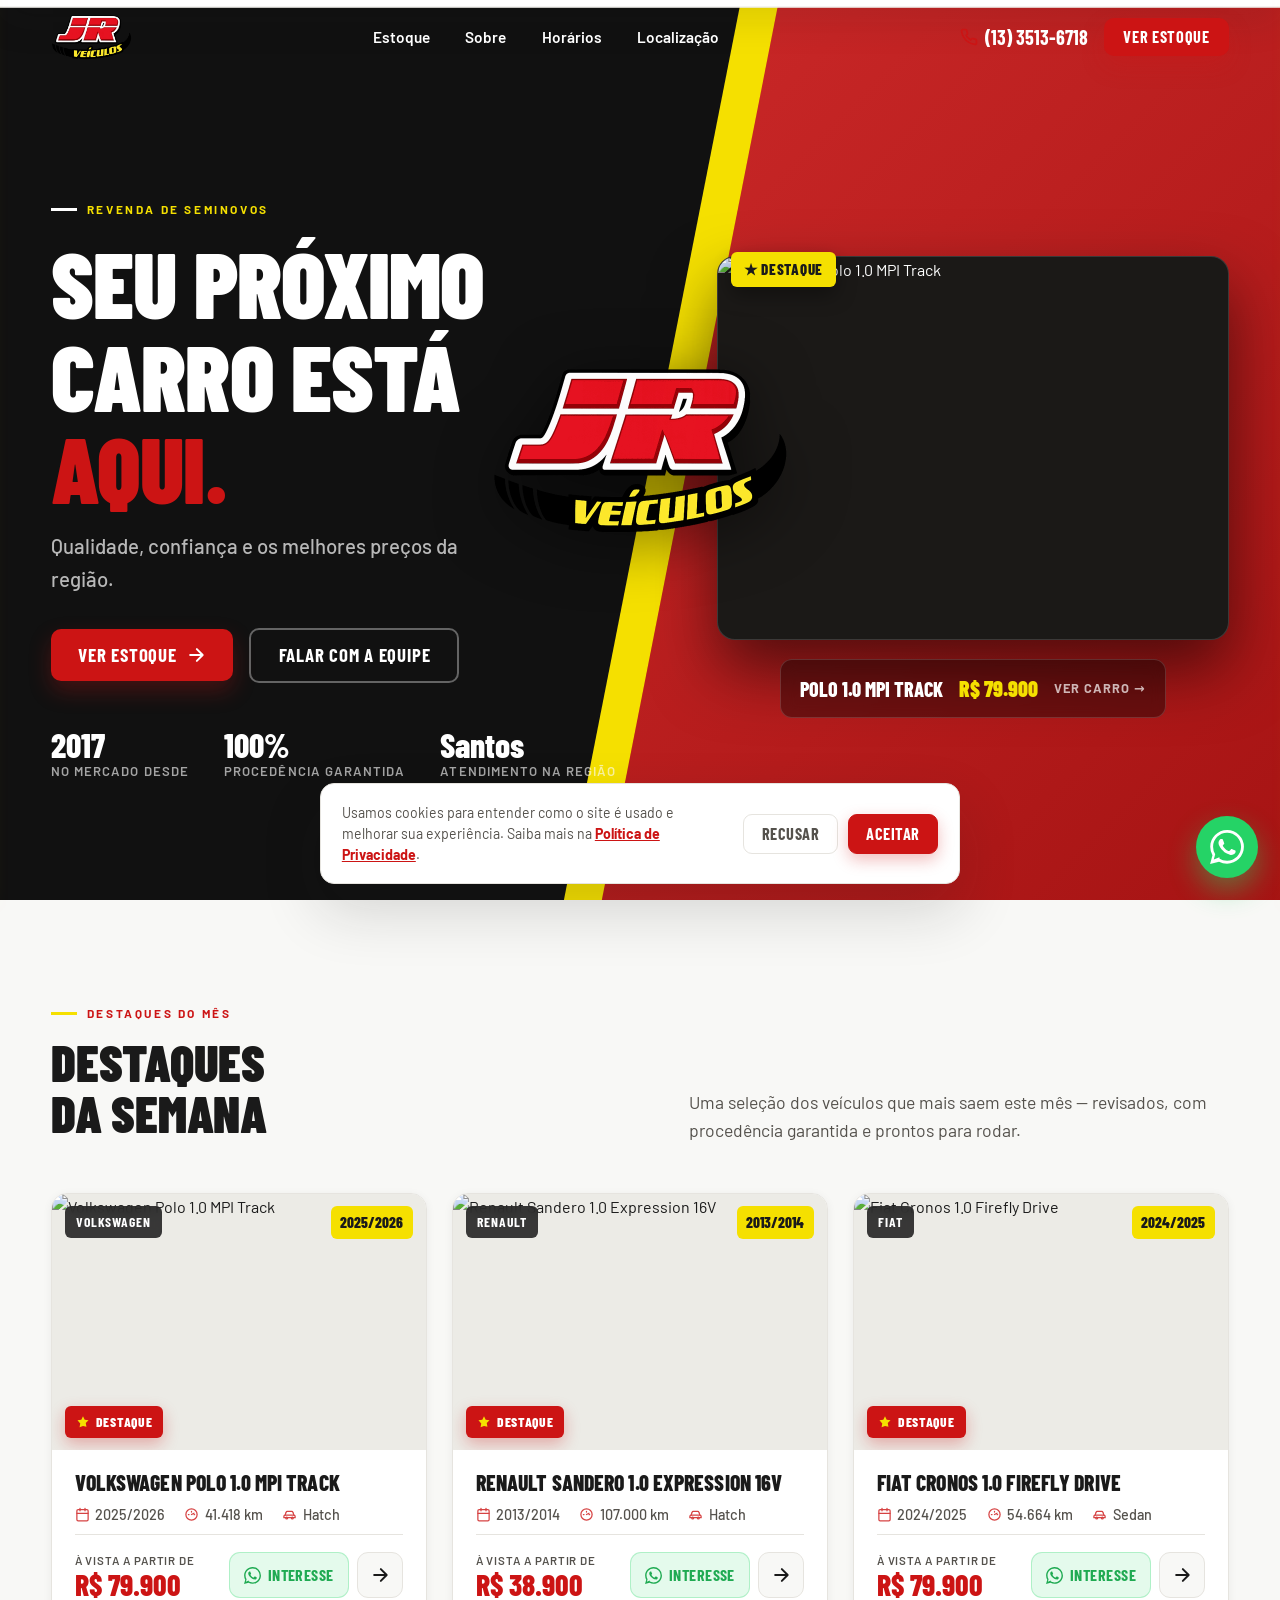
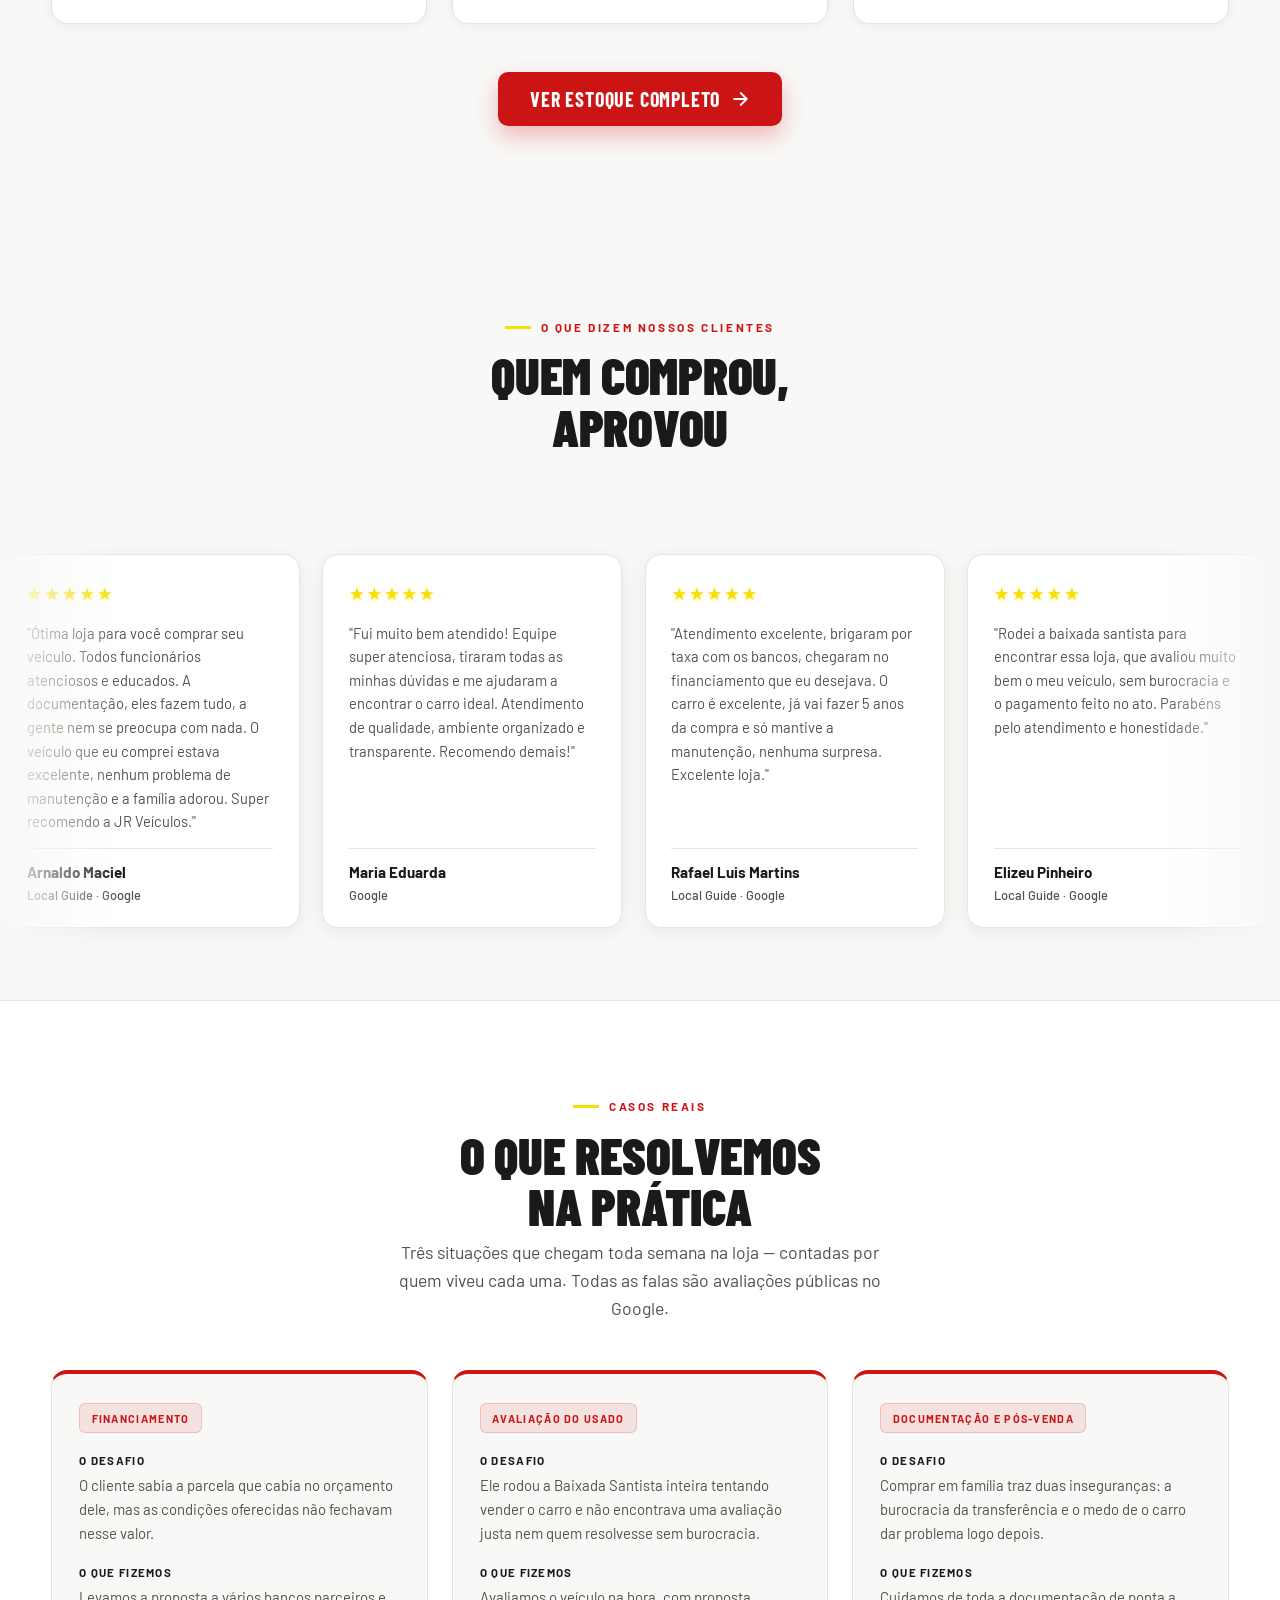
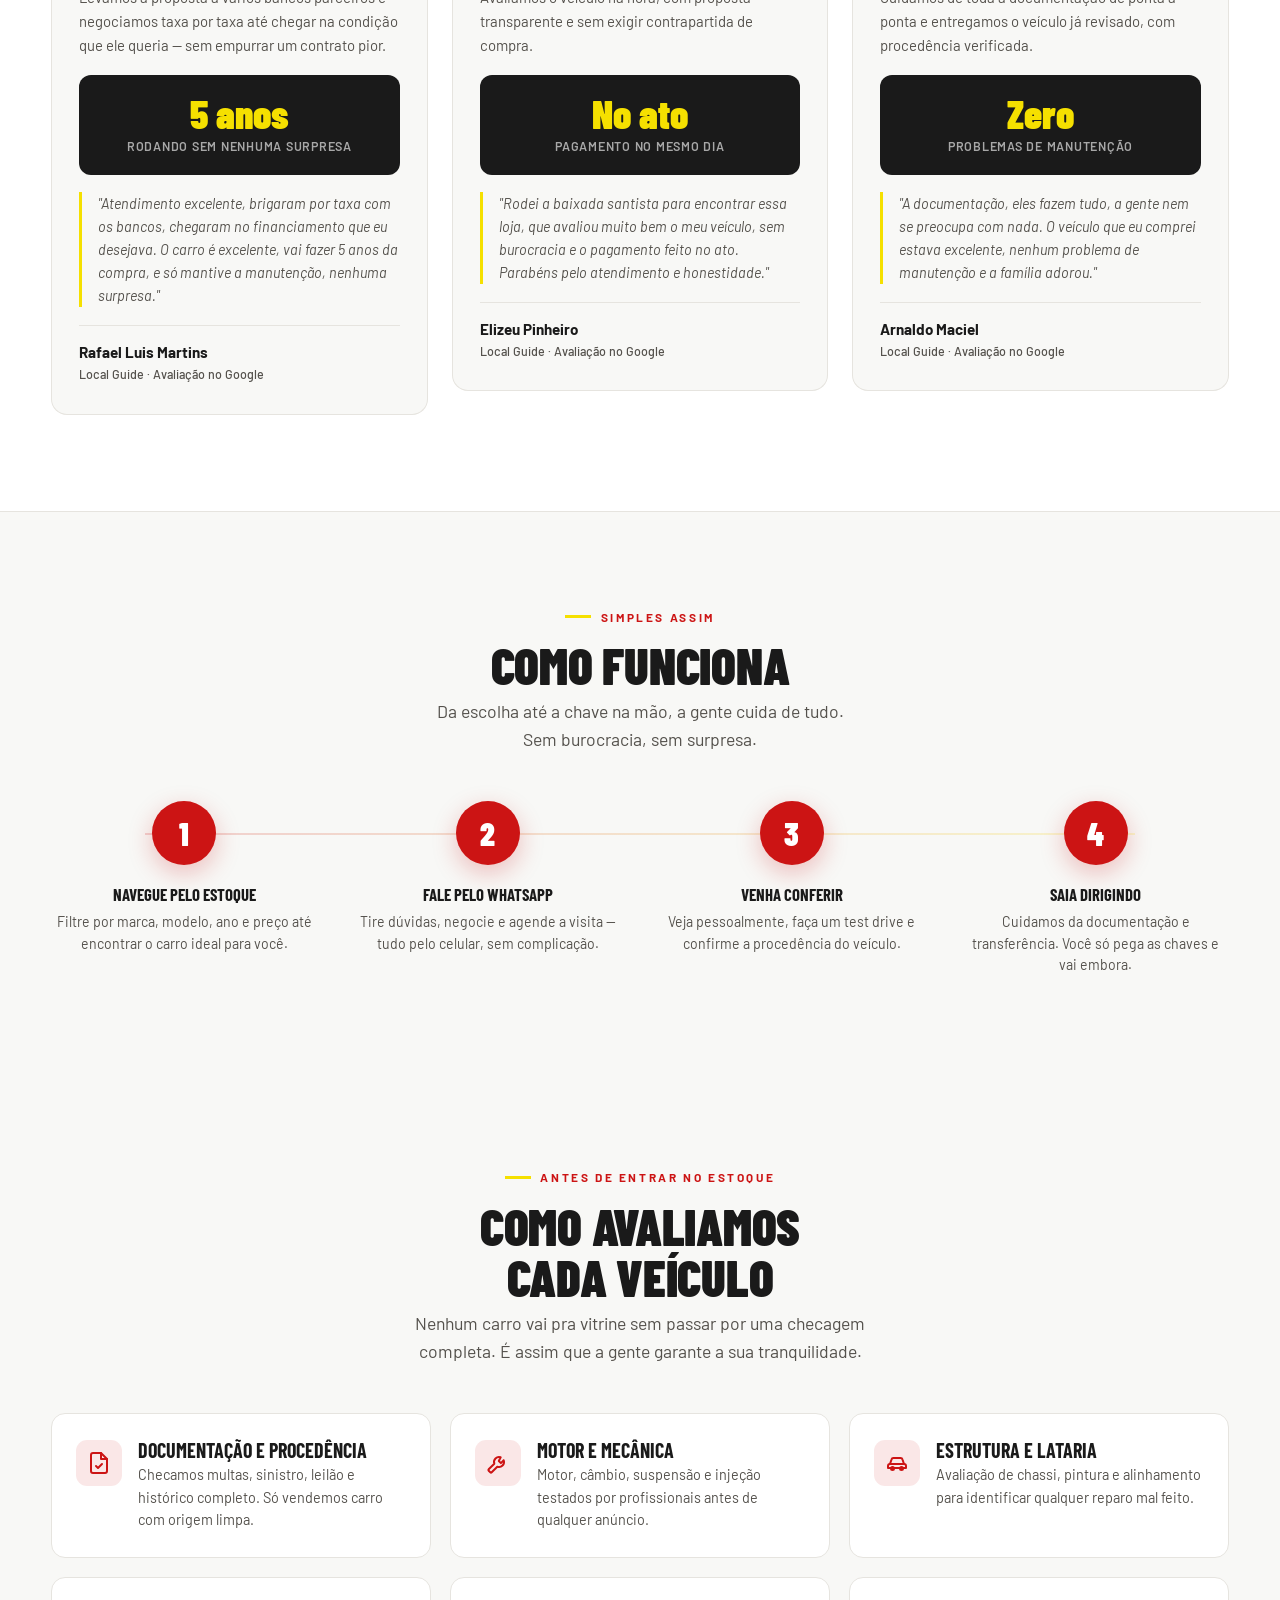
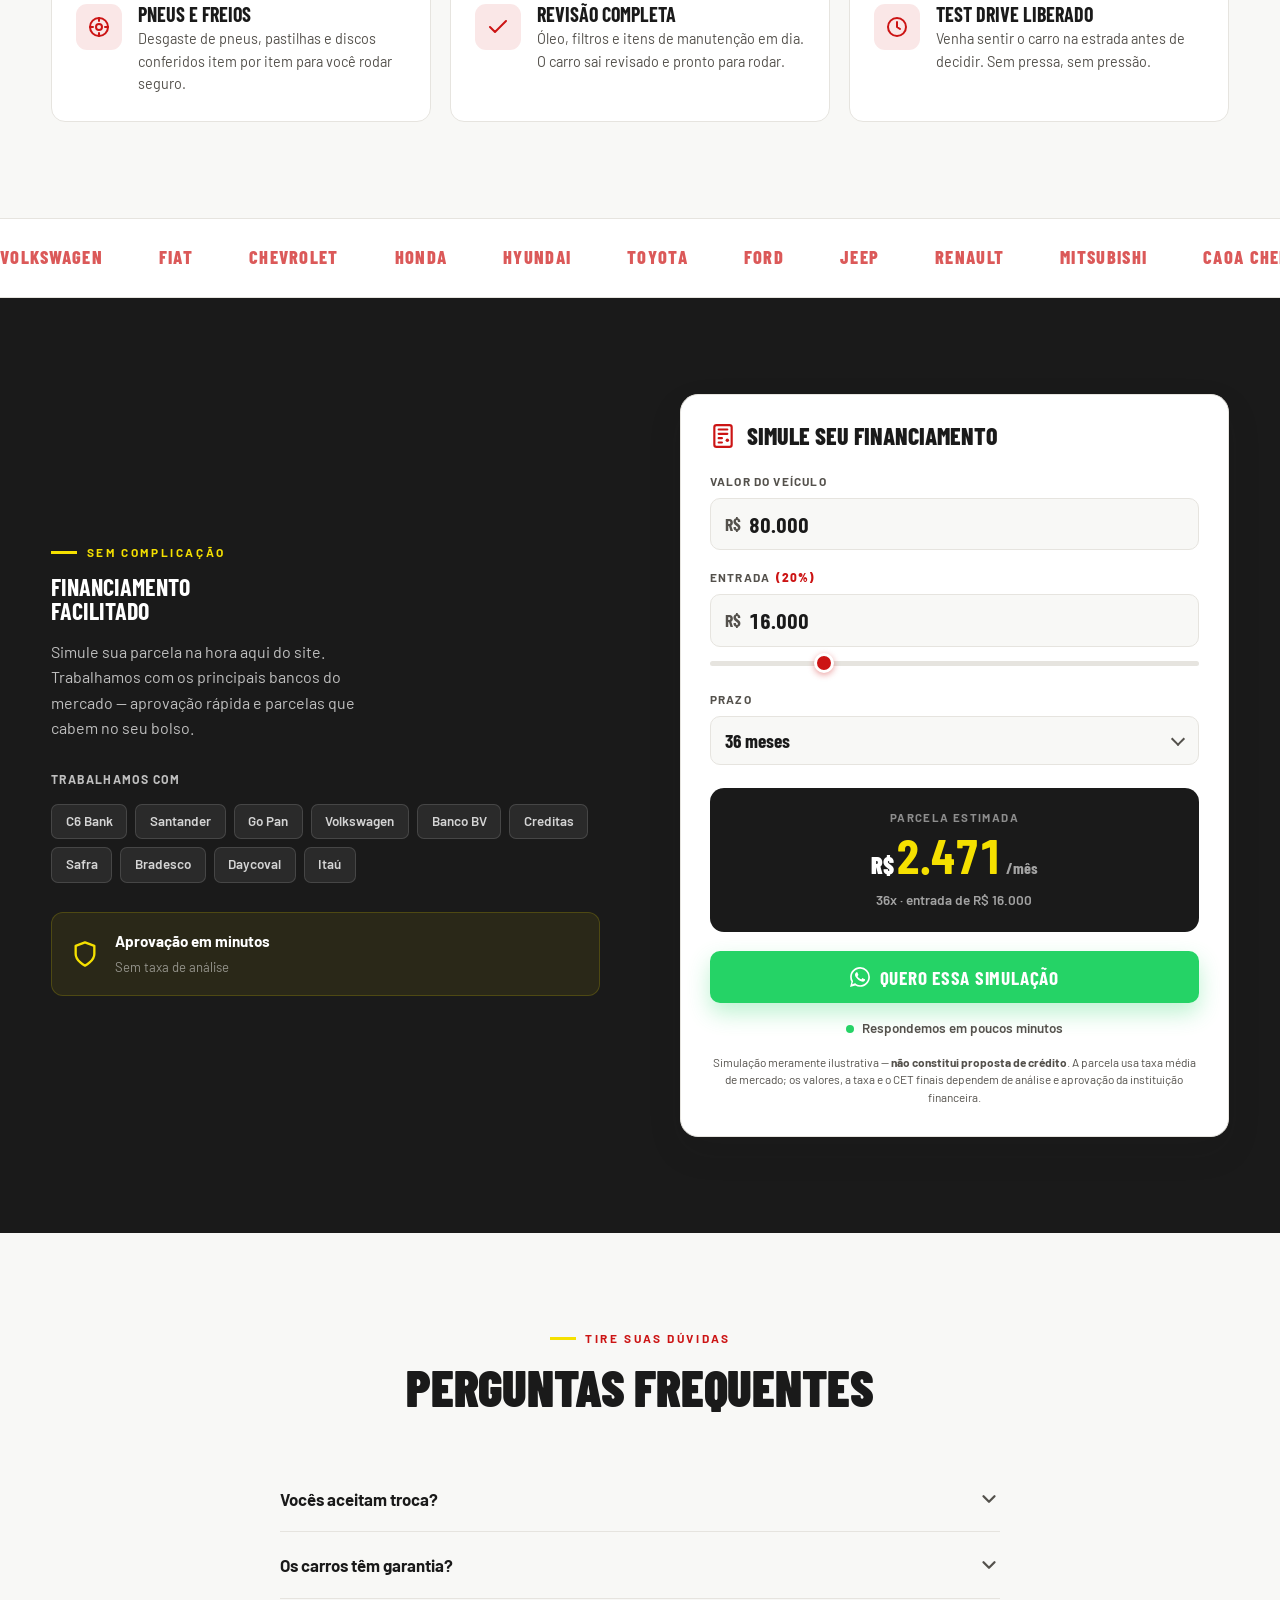
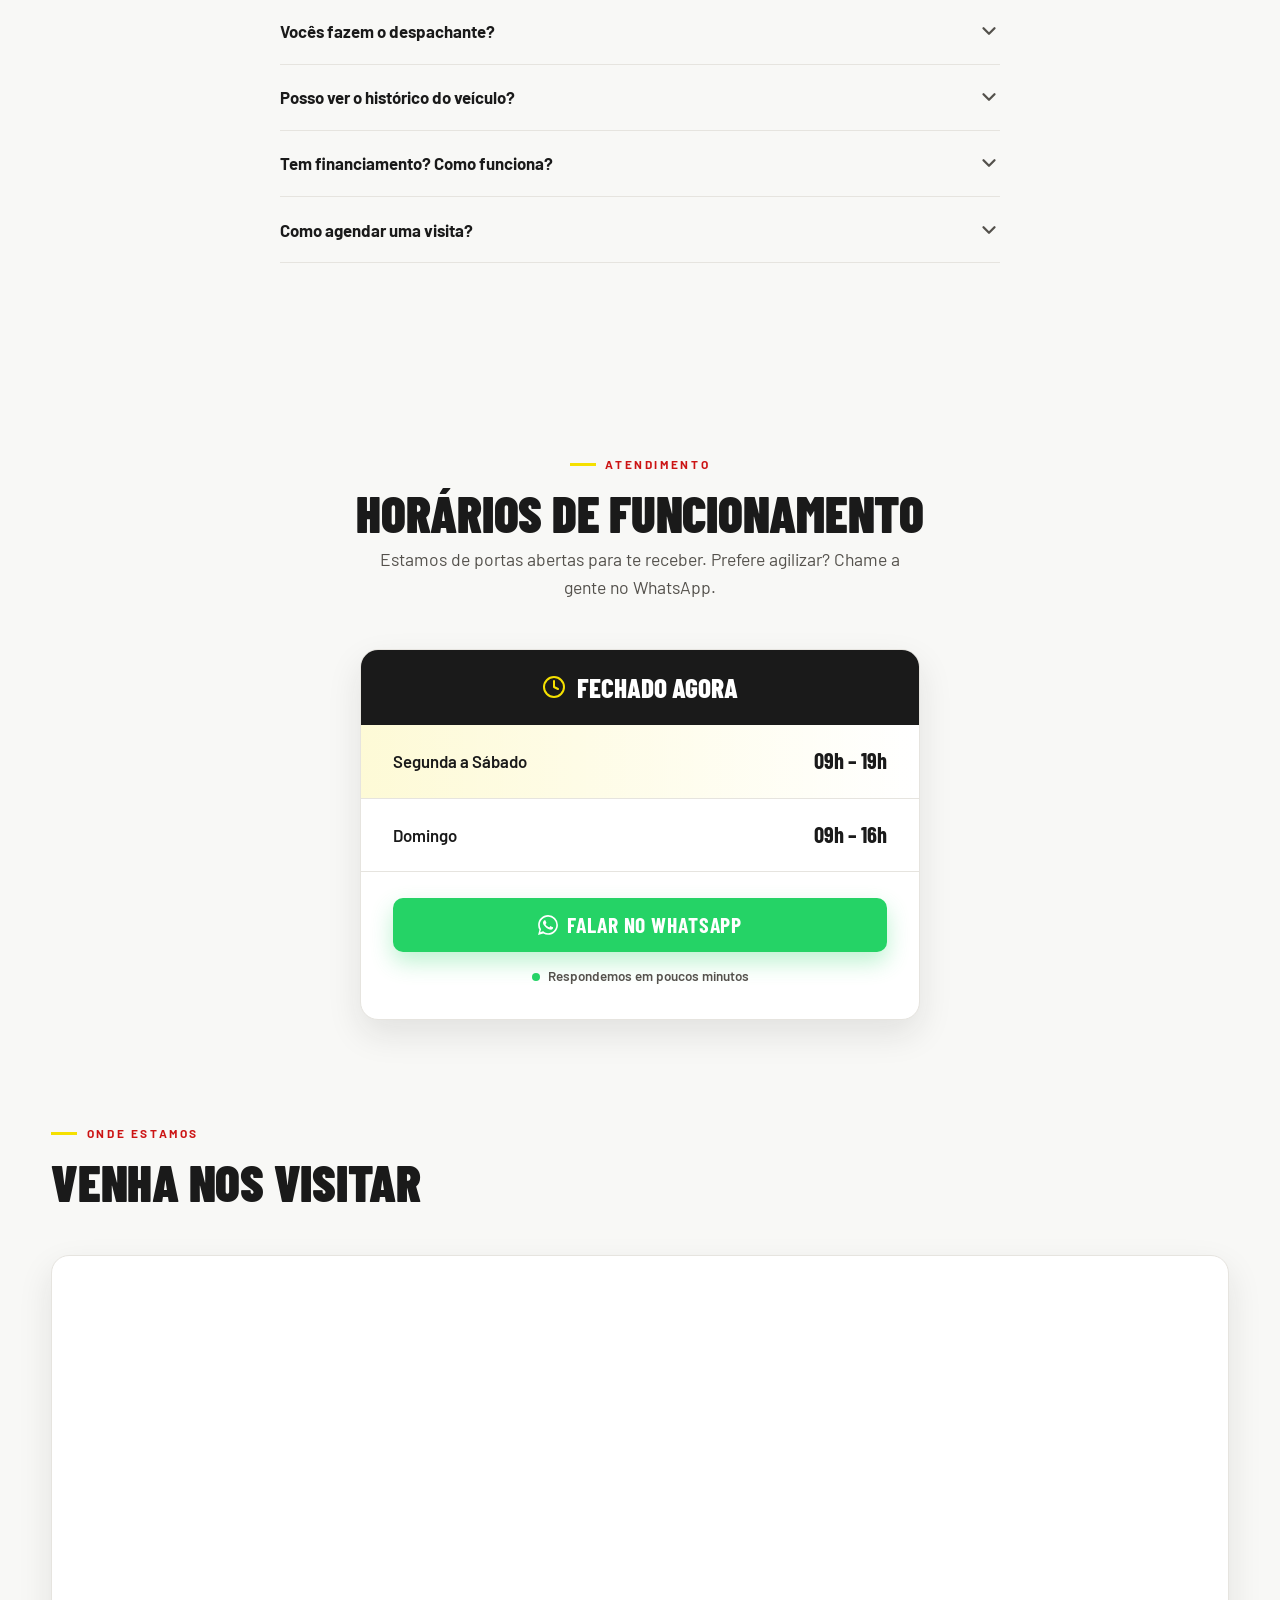
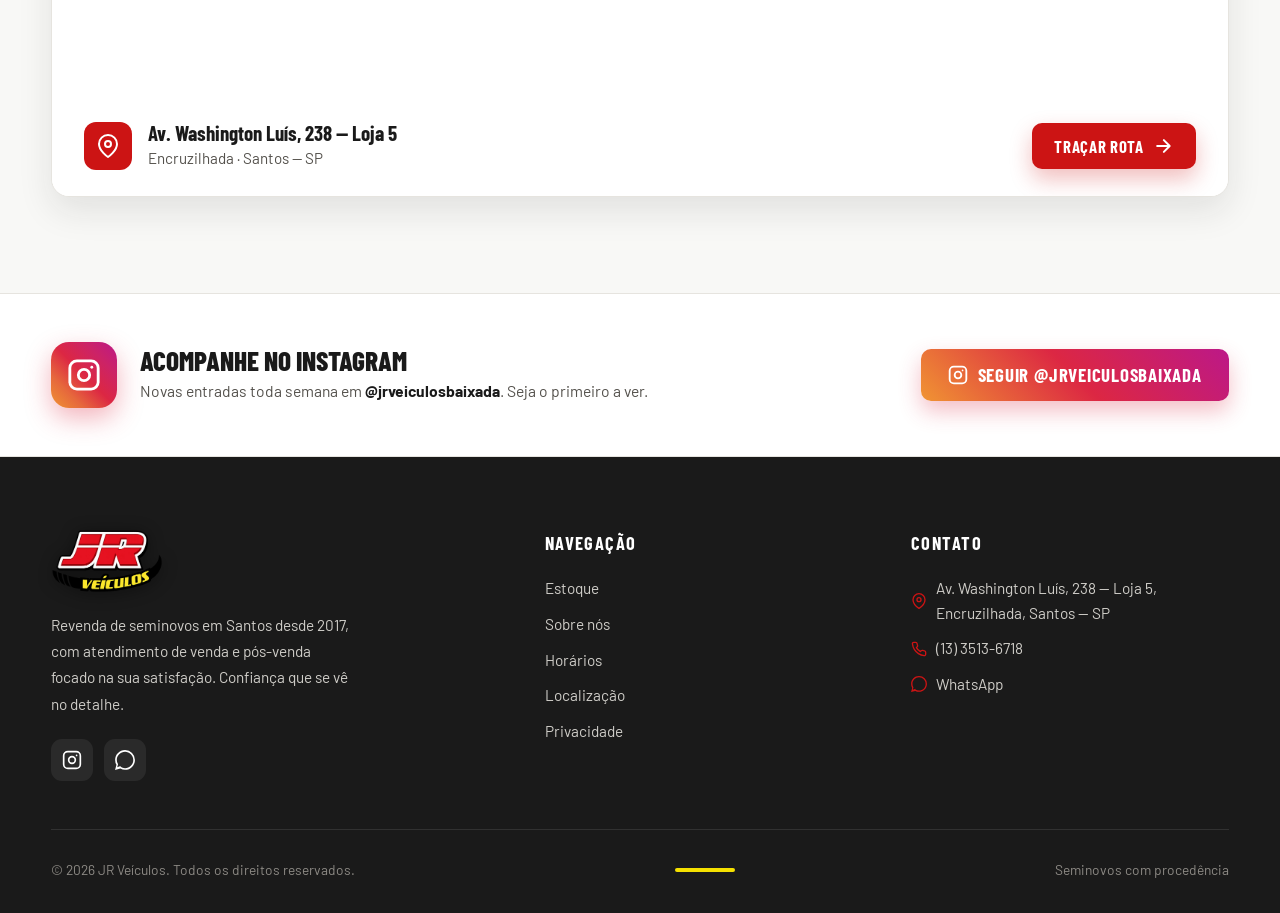
==== index.html @ 1eaedc26 "Corrige contraste no modo escuro (selo da marca, setas da galeria, ano no card) e ajusta tipografia " ====
<!DOCTYPE html>
<html lang="pt-BR">
<head>
<meta charset="UTF-8">
<meta name="viewport" content="width=device-width, initial-scale=1.0">
<meta name="google-site-verification" content="9Va-u5jRaehxhTZedtMuA72dNMTIy9RR-iPTvHBxUOQ">
<title>JR Veículos — Seminovos com procedência em Santos, SP</title>
<meta name="description" content="Revenda de seminovos em Santos desde 2017. Carros revisados, com procedência garantida, financiamento facilitado e aceitamos seu usado na troca. Nota 4,9 no Google.">
<link rel="canonical" href="https://ares-neon.github.io/jr-veiculos/">
<meta name="theme-color" content="#CC1414">
<meta name="robots" content="index,follow">
<!-- Open Graph -->
<meta property="og:type" content="website">
<meta property="og:site_name" content="JR Veículos">
<meta property="og:title" content="JR Veículos — Seminovos com procedência em Santos, SP">
<meta property="og:description" content="Carros revisados, procedência garantida e financiamento facilitado. Revenda de confiança em Santos desde 2017. Nota 4,9 no Google.">
<meta property="og:url" content="https://ares-neon.github.io/jr-veiculos/">
<meta property="og:image" content="https://ares-neon.github.io/jr-veiculos/assets/og-cover.jpg">
<meta property="og:locale" content="pt_BR">
<!-- Twitter -->
<meta name="twitter:card" content="summary_large_image">
<meta name="twitter:title" content="JR Veículos — Seminovos com procedência em Santos, SP">
<meta name="twitter:description" content="Carros revisados, procedência garantida e financiamento facilitado. Revenda de confiança em Santos desde 2017.">
<meta name="twitter:image" content="https://ares-neon.github.io/jr-veiculos/assets/og-cover.jpg">
<link rel="preconnect" href="https://fonts.googleapis.com">
<link rel="preconnect" href="https://fonts.gstatic.com" crossorigin>
<link href="https://fonts.googleapis.com/css2?family=Barlow:ital,wght@0,400;0,500;0,600;0,700;1,400&family=Barlow+Condensed:wght@500;600;700;800;900&display=swap" rel="stylesheet">
<link rel="preload" as="image" href="assets/jr-logo.png" fetchpriority="high">
<link rel="stylesheet" href="assets/styles.css?v=44">
<script type="application/ld+json">
{
  "@context":"https://schema.org",
  "@type":"AutoDealer",
  "name":"JR Veículos",
  "description":"Revenda de seminovos em Santos desde 2017, com procedência garantida e financiamento facilitado.",
  "image":"https://ares-neon.github.io/jr-veiculos/assets/jr-logo.png",
  "url":"https://ares-neon.github.io/jr-veiculos/",
  "telephone":"+551335136718",
  "priceRange":"R$ 30.000 - R$ 400.000",
  "address":{
    "@type":"PostalAddress",
    "streetAddress":"Av. Washington Luís, 238 — Loja 5",
    "addressLocality":"Santos",
    "addressRegion":"SP",
    "postalCode":"11050-201",
    "addressCountry":"BR"
  },
  "areaServed":"Baixada Santista",
  "openingHoursSpecification":[
    {"@type":"OpeningHoursSpecification","dayOfWeek":["Monday","Tuesday","Wednesday","Thursday","Friday","Saturday"],"opens":"09:00","closes":"19:00"},
    {"@type":"OpeningHoursSpecification","dayOfWeek":"Sunday","opens":"09:00","closes":"16:00"}
  ],
  "sameAs":[
    "https://www.instagram.com/jrveiculosbaixada/",
    "https://www.facebook.com/JRVeiculosSantosSP/"
  ],
  "aggregateRating":{
    "@type":"AggregateRating",
    "ratingValue":"4.9",
    "reviewCount":"120"
  }
}
</script>
</head>
<body>

<!-- ============ INTRO PRELOADER ============ -->
<div class="preloader" id="preloader" aria-hidden="true">
  <div class="pre-half l"></div>
  <div class="pre-half r"></div>
  <div class="pre-center">
    <div class="pre-stack">
      <svg class="pre-svg" viewBox="0 0 440 251" aria-hidden="true">
        <path id="pd0" class="pre-draw" pathLength="1" vector-effect="non-scaling-stroke" d="M248.5,242.5C266.8,240.5 294.8,235.8 309,232.4C314.8,231 321.8,229.4 324.5,228.9C327.2,228.4 334.7,226.4 341,224.4C347.3,222.5 354.1,220.5 356,220.1C366.5,217.6 386.4,208.6 390.6,204.5C392,203.1 393,200.9 393,199.3C393,196.9 394,195.7 399.3,192.3C427.8,173.5 441.9,135.7 430.1,109.6C426.3,101.2 425.3,100.8 424.5,107.2C422.2,123.7 410.3,141.8 395,152C390.7,154.8 390.5,154.9 390.2,153C389.8,150.5 389.9,150.5 384,153.5C381.3,154.9 375.6,157.4 371.3,159.1C367,160.8 360.6,163.7 357,165.6C353.5,167.5 349.4,169 348,169C344.9,169 324.4,174.3 317.5,176.9C314.8,177.9 306.9,179.8 300,181C293.1,182.2 285.9,183.6 284,184.1C278.4,185.4 243.6,190.4 232.1,191.6C226,192.3 225.7,192.2 226.5,190.4C228.8,185.1 228.3,181.1 224.9,177.9C221.8,175 221.2,174.8 214.9,175.2C206.5,175.6 202.5,178.4 197.3,187.6L193.5,194.2L173,193.5L152.5,192.8L150.8,195.7L149.1,198.5L149,195.4L149,192.3L138.2,191.7C132.3,191.3 124.7,190.7 121.2,190.4C115.8,189.8 115,189.9 115,191.4C115,192.3 114.7,193 114.2,193C109.9,192.9 75.9,185.5 70.6,183.4C65.4,181.4 72.1,212.1 79.1,223.2C82.5,228.4 85.4,229.7 101,232.7C116.5,235.7 115.5,235.2 115.2,238.6L114.9,241.7L127.7,242.9C145.6,244.5 145.1,244.5 147.9,240.4L150.4,236.8L151.6,239.2C152.7,241.4 154.9,242.9 159,244.4C162.4,245.7 233.6,244.2 248.5,242.5Z"/>
        <path id="pd1" class="pre-draw" pathLength="1" vector-effect="non-scaling-stroke" d="M174.1,235.2C160.5,234.9 159,234.4 159,229.6C159,226.1 163.5,207.8 165,204.9C166.8,201.6 169.6,201 182.5,201L195.1,201L194.8,203.8C194.5,206.5 194.4,206.5 187.3,206.4C180.6,206.2 180.1,206.4 179.6,208.5C179.3,209.8 178.7,211.5 178.4,212.4C177.9,213.8 178.8,214 185,214C191.2,214 192.1,214.2 191.6,215.6C191.3,216.5 191,217.8 191,218.6C191,219.7 189.4,220 184.1,220C176.4,220 176.5,220 175.5,225.3L174.8,229L181.9,229C188.1,229 189,229.2 189,230.8C189,235 187.2,235.5 174.1,235.2Z"/>
        <path id="pd2" class="pre-draw" pathLength="1" vector-effect="non-scaling-stroke" d="M193,233.5C193,231.8 197.3,211.4 198.9,205.4L200,201.3L207.1,200.6C211.1,200.3 214.4,200.1 214.6,200.2C214.7,200.4 213.2,208.3 211.2,217.8L207.5,235L200.2,235C194.5,235 193,234.7 193,233.5Z"/>
        <path id="pd3" class="pre-draw" pathLength="1" vector-effect="non-scaling-stroke" d="M216,233C213.6,230.6 213.5,228.9 215.5,217.4C218.5,200.1 218.4,200.2 234.7,198.5L246,197.4L246,200.1C246,202.9 243.5,204 236.9,204C233.7,204 233.8,203.8 231.1,217C230,222.3 229.5,226.9 230,227.4C230.5,227.9 233.6,228.1 236.9,227.8C243.2,227.4 244.4,228.3 242.2,231.8C241.5,232.8 227.6,234.7 219.2,235C218.6,235 217.1,234.1 216,233Z"/>
        <path id="pd4" class="pre-draw" pathLength="1" vector-effect="non-scaling-stroke" d="M127.2,232.3C125,231.9 125,231.7 125,214.8L125,197.7L130.2,198.4C133.1,198.7 136.8,199 138.3,199L141.1,199L140.8,211.5C140.6,218.4 140.6,224 140.6,224C140.7,224 144.5,218.6 149,212C156.7,200.9 157.5,200.1 159.9,200.7C161.3,201 162.6,201.4 162.7,201.5C162.9,201.6 158,208.7 151.9,217.3L140.9,233L135.2,232.9C132.1,232.8 128.5,232.5 127.2,232.3Z"/>
        <path id="pd5" class="pre-draw" pathLength="1" vector-effect="non-scaling-stroke" d="M249.2,230.8C247.7,229.3 247.7,225.6 249.2,210.2C250.5,196.4 250.3,196.7 258.9,195.6L264.3,194.9L263.7,201.7C263.3,205.4 262.8,212.3 262.4,216.9L261.7,225.3L265.6,224.6C270.6,223.6 270.1,225.1 271.4,208.6C272,200.6 272.8,193.9 273,193.6C273.3,193.4 276.4,192.8 279.9,192.4L286.2,191.7L285.6,198.6C285.3,202.4 284.8,210.6 284.4,216.8C284.1,222.9 283.5,228 283.1,228C282.8,228 276.6,228.9 269.5,230C254.3,232.3 250.8,232.4 249.2,230.8Z"/>
        <path id="pd6" class="pre-draw" pathLength="1" vector-effect="non-scaling-stroke" d="M73.6,221.6C68.5,213.1 63,193.8 63,184.3C63,181.3 62.7,181.1 55.5,178.7L48,176.1L48,181.4C48,193 55.4,214.3 61.4,219.9C63.3,221.7 74.1,226.8 76.2,227C76.5,227 75.4,224.6 73.6,221.6Z"/>
        <path id="pd7" class="pre-draw" pathLength="1" vector-effect="non-scaling-stroke" d="M289.6,209.3C289.9,199.5 290.4,191.2 290.6,190.9C290.8,190.5 292.9,190 295.2,189.6C297.6,189.2 300.6,188.6 301.9,188.3L304.3,187.7L303.7,203.2L303,218.8L306.8,217.9C312.9,216.5 314,216.7 314,219.4C314,221.9 310,223.3 296.5,225.5C294.3,225.9 291.7,226.4 290.7,226.7C288.9,227.2 288.9,226.3 289.6,209.3Z"/>
        <path id="pd8" class="pre-draw" pathLength="1" vector-effect="non-scaling-stroke" d="M53.1,214.8C48.9,207.3 44.3,193 43,183C42.4,178.3 41.8,174.4 41.7,174.4C41.6,174.3 38.2,173.1 34.2,171.6L27,169L27,173.3C27,184 33.9,202.8 40.7,210.7C43.2,213.6 53.2,219.9 55.3,220C55.7,220 54.7,217.6 53.1,214.8Z"/>
        <path id="pd9" class="pre-draw" pathLength="1" vector-effect="non-scaling-stroke" d="M319.1,218.1C317.1,216.8 315.5,194.7 317,189C318.3,184.2 319.8,183.3 334.6,179.4C351.9,174.8 353.6,176 354.7,193.3C355.7,209.9 355,210.8 336.4,216C325.2,219.1 321.5,219.6 319.1,218.1Z"/>
        <path id="pd10" class="pre-draw" pathLength="1" vector-effect="non-scaling-stroke" d="M30.9,202.6C26.2,193.2 24.4,187.3 22.7,175.6L21.4,166.7L14.2,164C6,160.8 5.6,161 6.5,168.3C8.6,184.8 15.7,197.4 28.3,206.7C31.6,209.1 34.4,210.9 34.6,210.8C34.7,210.6 33.1,206.9 30.9,202.6Z"/>
        <path id="pd11" class="pre-draw" pathLength="1" vector-effect="non-scaling-stroke" d="M337.4,210C339.9,209.1 340,208.8 340,200.1C340,187.4 339.4,185 336.1,185C331.8,185 331,186.6 331,196.1C331,210.6 331.7,212.2 337.4,210Z"/>
        <path id="pd12" class="pre-draw" pathLength="1" vector-effect="non-scaling-stroke" d="M360.2,205.8C360.5,203.1 361.1,202.5 364.8,201.2C371.1,199.2 370.2,195.9 361.9,190.8C358.9,188.9 356,183.4 356,179.5C356,175.6 360.5,171.9 369.7,168.3C381.7,163.5 383,163.3 383,166.1C383,167.9 381.9,169.1 378.2,171C371.4,174.6 371.4,176.9 378.4,183.4C383.5,188.1 384,189 384,192.8C384,199.2 382.2,200.6 366.2,206.6L359.9,209L360.2,205.8Z"/>
        <path id="pd13" class="pre-draw" pathLength="1" vector-effect="non-scaling-stroke" d="M206.6,188.8C209.9,183.5 210.6,183 215.2,183C219.9,183 220,184.3 215.9,189.3C213.2,192.6 212.3,193 208.4,193L204,193L206.6,188.8Z"/>
        <path id="pd14" class="pre-draw" pathLength="1" vector-effect="non-scaling-stroke" d="M147.1,160C150.6,158.9 154.9,157.1 156.7,156.1C159.8,154.1 159.9,154.1 160.5,156C160.8,157.1 162.3,158.9 163.7,160C166.2,161.9 167.6,162 211.6,162L256.9,162L257.6,158.5C258.2,154.9 259.7,153.9 260.6,156.5C260.9,157.3 262.7,158.9 264.5,160C267.6,161.9 269.3,162 309.9,162C352.2,162 360.5,161.4 361.7,158.4C361.9,157.7 359.2,147.5 355.5,135.8C348,111.8 347.9,115 356.5,109C364.6,103.3 373.3,89 377.5,74.3C387.5,39.8 379.2,17.7 352.7,8.6C346.5,6.5 345.8,6.5 230.5,6.3C140,6.1 114,6.3 112.1,7.3C107.9,9.4 106.2,13.1 101.5,29.5C92.7,60.1 83.3,86.2 77,97L74.4,101.5L58.4,102C35.4,102.7 35.1,103 26.6,130.5C21,148.7 20.9,151.6 25.2,156.6C27,158.6 29.3,160.6 30.4,161C31.6,161.5 56.9,161.9 86.6,161.9C137.9,162 141.1,161.9 147.1,160Z"/>
        <path id="pd15" class="pre-draw" pathLength="1" vector-effect="non-scaling-stroke" d="M29,152C26.3,149.3 26.5,148.2 33,127.8C39.5,107.5 38,108.6 59.2,108C75.8,107.5 76.2,107.4 78.1,105C84.1,97.6 94.6,70.4 104.6,36.6C108.2,24.4 111.8,13.8 112.6,13C114.5,11.1 340.8,11.3 349.5,13.2C370.2,17.8 377.9,33.7 372.1,60C367.7,79.6 355.9,97.9 343.2,104.4C339,106.6 338.9,105.7 347,131.1C350.9,143.1 354,153.2 354,153.5C354,154.8 267.4,154 265.6,152.7C264.6,152 262.4,147.2 260.6,142.1L257.3,132.8L254.3,143.1L251.3,153.5L209.3,153.8C160.1,154.1 163.5,154.9 166.8,143.7C167.9,139.7 169.2,135.7 169.6,134.7C169.9,133.7 167.7,135.4 164.7,138.4C158.4,144.5 151.1,149 143,151.6C138,153.2 132.3,153.5 84.3,153.8L31.1,154.1L29,152Z"/>
        <path id="pd16" class="pre-draw" pathLength="1" vector-effect="non-scaling-stroke" d="M137.5,142.6C159.5,136.8 172.7,118.7 184.4,78.2L185.9,73L144.6,73L103.3,73L100.5,80.8C96,93.1 89.6,106.2 86,110.3C80.6,116.5 78.9,117 62.2,117L47.4,117L43.5,129.2C41.4,136 39.5,142.1 39.2,142.8C38.6,144.6 130.4,144.5 137.5,142.6Z"/>
        <path id="pd17" class="pre-draw" pathLength="1" vector-effect="non-scaling-stroke" d="M249.6,123.5C252.8,112.2 255.7,103 256,103C256.3,103 259.9,112.2 264,123.5L271.4,144L306.1,144L340.7,144L334.9,123.8C331.7,112.6 329,102.9 329,102.3C329,101.6 331.3,99.8 334.2,98.4C340.7,95.1 350.6,85.2 354.3,78.2L357.1,73L322.3,73C294.7,73 287,73.3 285.5,74.3C282.2,76.6 273.9,79 269.3,79C265.1,79 265.1,78.9 266,76.4C266.6,75 267,73.7 267,73.4C267,73.2 251.7,73.1 232.9,73.2L198.8,73.5L193.5,90.5C190.5,99.8 185.4,115.7 182.2,125.8L176.3,144L210,144L243.7,144L249.6,123.5Z"/>
        <path id="pd18" class="pre-draw" pathLength="1" vector-effect="non-scaling-stroke" d="M281.3,65.2C282.8,63.7 285.1,59.6 286.4,56.2L288.9,50L286,50C283.3,50 283,50.5 280.2,59C276.9,68.6 277.1,69.6 281.3,65.2Z"/>
        <path id="pd19" class="pre-draw" pathLength="1" vector-effect="non-scaling-stroke" d="M190.4,58.8C191.2,55.9 193.7,46.8 196,38.5C198.2,30.2 200.3,22.9 200.5,22.2C200.8,21.3 192.3,21 160.1,21L119.3,21L117.5,27.8C116.5,31.5 113.7,40.8 111.3,48.5C109,56.2 107,62.8 107,63.2C107,63.7 125.4,64 147.9,64L188.9,64L190.4,58.8Z"/>
        <path id="pd20" class="pre-draw" pathLength="1" vector-effect="non-scaling-stroke" d="M273,52.2L276.5,40.5L285.9,40.2C299.1,39.8 299.8,40.8 296,55.1C294.9,59.2 294,62.8 294,63.2C294,63.7 309.1,64 327.5,64L360.9,64L362,60.2C363.5,55.2 364.4,41.1 363.6,36.6C362.6,31.3 357,25.5 350.4,23C345.1,21.1 342.9,21 279.6,21L214.3,21L210.5,34.8C208.4,42.3 205.9,51.4 204.9,55C203.9,58.6 203,62.1 203,62.8C203,63.7 210.3,64 236.2,64L269.5,64L273,52.2Z"/>
        <path class="pre-spark" pathLength="1" vector-effect="non-scaling-stroke" d="M248.5,242.5C266.8,240.5 294.8,235.8 309,232.4C314.8,231 321.8,229.4 324.5,228.9C327.2,228.4 334.7,226.4 341,224.4C347.3,222.5 354.1,220.5 356,220.1C366.5,217.6 386.4,208.6 390.6,204.5C392,203.1 393,200.9 393,199.3C393,196.9 394,195.7 399.3,192.3C427.8,173.5 441.9,135.7 430.1,109.6C426.3,101.2 425.3,100.8 424.5,107.2C422.2,123.7 410.3,141.8 395,152C390.7,154.8 390.5,154.9 390.2,153C389.8,150.5 389.9,150.5 384,153.5C381.3,154.9 375.6,157.4 371.3,159.1C367,160.8 360.6,163.7 357,165.6C353.5,167.5 349.4,169 348,169C344.9,169 324.4,174.3 317.5,176.9C314.8,177.9 306.9,179.8 300,181C293.1,182.2 285.9,183.6 284,184.1C278.4,185.4 243.6,190.4 232.1,191.6C226,192.3 225.7,192.2 226.5,190.4C228.8,185.1 228.3,181.1 224.9,177.9C221.8,175 221.2,174.8 214.9,175.2C206.5,175.6 202.5,178.4 197.3,187.6L193.5,194.2L173,193.5L152.5,192.8L150.8,195.7L149.1,198.5L149,195.4L149,192.3L138.2,191.7C132.3,191.3 124.7,190.7 121.2,190.4C115.8,189.8 115,189.9 115,191.4C115,192.3 114.7,193 114.2,193C109.9,192.9 75.9,185.5 70.6,183.4C65.4,181.4 72.1,212.1 79.1,223.2C82.5,228.4 85.4,229.7 101,232.7C116.5,235.7 115.5,235.2 115.2,238.6L114.9,241.7L127.7,242.9C145.6,244.5 145.1,244.5 147.9,240.4L150.4,236.8L151.6,239.2C152.7,241.4 154.9,242.9 159,244.4C162.4,245.7 233.6,244.2 248.5,242.5Z"/>
        <path class="pre-spark" pathLength="1" vector-effect="non-scaling-stroke" d="M174.1,235.2C160.5,234.9 159,234.4 159,229.6C159,226.1 163.5,207.8 165,204.9C166.8,201.6 169.6,201 182.5,201L195.1,201L194.8,203.8C194.5,206.5 194.4,206.5 187.3,206.4C180.6,206.2 180.1,206.4 179.6,208.5C179.3,209.8 178.7,211.5 178.4,212.4C177.9,213.8 178.8,214 185,214C191.2,214 192.1,214.2 191.6,215.6C191.3,216.5 191,217.8 191,218.6C191,219.7 189.4,220 184.1,220C176.4,220 176.5,220 175.5,225.3L174.8,229L181.9,229C188.1,229 189,229.2 189,230.8C189,235 187.2,235.5 174.1,235.2Z"/>
        <path class="pre-spark" pathLength="1" vector-effect="non-scaling-stroke" d="M193,233.5C193,231.8 197.3,211.4 198.9,205.4L200,201.3L207.1,200.6C211.1,200.3 214.4,200.1 214.6,200.2C214.7,200.4 213.2,208.3 211.2,217.8L207.5,235L200.2,235C194.5,235 193,234.7 193,233.5Z"/>
        <path class="pre-spark" pathLength="1" vector-effect="non-scaling-stroke" d="M216,233C213.6,230.6 213.5,228.9 215.5,217.4C218.5,200.1 218.4,200.2 234.7,198.5L246,197.4L246,200.1C246,202.9 243.5,204 236.9,204C233.7,204 233.8,203.8 231.1,217C230,222.3 229.5,226.9 230,227.4C230.5,227.9 233.6,228.1 236.9,227.8C243.2,227.4 244.4,228.3 242.2,231.8C241.5,232.8 227.6,234.7 219.2,235C218.6,235 217.1,234.1 216,233Z"/>
        <path class="pre-spark" pathLength="1" vector-effect="non-scaling-stroke" d="M127.2,232.3C125,231.9 125,231.7 125,214.8L125,197.7L130.2,198.4C133.1,198.7 136.8,199 138.3,199L141.1,199L140.8,211.5C140.6,218.4 140.6,224 140.6,224C140.7,224 144.5,218.6 149,212C156.7,200.9 157.5,200.1 159.9,200.7C161.3,201 162.6,201.4 162.7,201.5C162.9,201.6 158,208.7 151.9,217.3L140.9,233L135.2,232.9C132.1,232.8 128.5,232.5 127.2,232.3Z"/>
        <path class="pre-spark" pathLength="1" vector-effect="non-scaling-stroke" d="M249.2,230.8C247.7,229.3 247.7,225.6 249.2,210.2C250.5,196.4 250.3,196.7 258.9,195.6L264.3,194.9L263.7,201.7C263.3,205.4 262.8,212.3 262.4,216.9L261.7,225.3L265.6,224.6C270.6,223.6 270.1,225.1 271.4,208.6C272,200.6 272.8,193.9 273,193.6C273.3,193.4 276.4,192.8 279.9,192.4L286.2,191.7L285.6,198.6C285.3,202.4 284.8,210.6 284.4,216.8C284.1,222.9 283.5,228 283.1,228C282.8,228 276.6,228.9 269.5,230C254.3,232.3 250.8,232.4 249.2,230.8Z"/>
        <path class="pre-spark" pathLength="1" vector-effect="non-scaling-stroke" d="M73.6,221.6C68.5,213.1 63,193.8 63,184.3C63,181.3 62.7,181.1 55.5,178.7L48,176.1L48,181.4C48,193 55.4,214.3 61.4,219.9C63.3,221.7 74.1,226.8 76.2,227C76.5,227 75.4,224.6 73.6,221.6Z"/>
        <path class="pre-spark" pathLength="1" vector-effect="non-scaling-stroke" d="M289.6,209.3C289.9,199.5 290.4,191.2 290.6,190.9C290.8,190.5 292.9,190 295.2,189.6C297.6,189.2 300.6,188.6 301.9,188.3L304.3,187.7L303.7,203.2L303,218.8L306.8,217.9C312.9,216.5 314,216.7 314,219.4C314,221.9 310,223.3 296.5,225.5C294.3,225.9 291.7,226.4 290.7,226.7C288.9,227.2 288.9,226.3 289.6,209.3Z"/>
        <path class="pre-spark" pathLength="1" vector-effect="non-scaling-stroke" d="M53.1,214.8C48.9,207.3 44.3,193 43,183C42.4,178.3 41.8,174.4 41.7,174.4C41.6,174.3 38.2,173.1 34.2,171.6L27,169L27,173.3C27,184 33.9,202.8 40.7,210.7C43.2,213.6 53.2,219.9 55.3,220C55.7,220 54.7,217.6 53.1,214.8Z"/>
        <path class="pre-spark" pathLength="1" vector-effect="non-scaling-stroke" d="M319.1,218.1C317.1,216.8 315.5,194.7 317,189C318.3,184.2 319.8,183.3 334.6,179.4C351.9,174.8 353.6,176 354.7,193.3C355.7,209.9 355,210.8 336.4,216C325.2,219.1 321.5,219.6 319.1,218.1Z"/>
        <path class="pre-spark" pathLength="1" vector-effect="non-scaling-stroke" d="M30.9,202.6C26.2,193.2 24.4,187.3 22.7,175.6L21.4,166.7L14.2,164C6,160.8 5.6,161 6.5,168.3C8.6,184.8 15.7,197.4 28.3,206.7C31.6,209.1 34.4,210.9 34.6,210.8C34.7,210.6 33.1,206.9 30.9,202.6Z"/>
        <path class="pre-spark" pathLength="1" vector-effect="non-scaling-stroke" d="M337.4,210C339.9,209.1 340,208.8 340,200.1C340,187.4 339.4,185 336.1,185C331.8,185 331,186.6 331,196.1C331,210.6 331.7,212.2 337.4,210Z"/>
        <path class="pre-spark" pathLength="1" vector-effect="non-scaling-stroke" d="M360.2,205.8C360.5,203.1 361.1,202.5 364.8,201.2C371.1,199.2 370.2,195.9 361.9,190.8C358.9,188.9 356,183.4 356,179.5C356,175.6 360.5,171.9 369.7,168.3C381.7,163.5 383,163.3 383,166.1C383,167.9 381.9,169.1 378.2,171C371.4,174.6 371.4,176.9 378.4,183.4C383.5,188.1 384,189 384,192.8C384,199.2 382.2,200.6 366.2,206.6L359.9,209L360.2,205.8Z"/>
        <path class="pre-spark" pathLength="1" vector-effect="non-scaling-stroke" d="M206.6,188.8C209.9,183.5 210.6,183 215.2,183C219.9,183 220,184.3 215.9,189.3C213.2,192.6 212.3,193 208.4,193L204,193L206.6,188.8Z"/>
        <path class="pre-spark" pathLength="1" vector-effect="non-scaling-stroke" d="M147.1,160C150.6,158.9 154.9,157.1 156.7,156.1C159.8,154.1 159.9,154.1 160.5,156C160.8,157.1 162.3,158.9 163.7,160C166.2,161.9 167.6,162 211.6,162L256.9,162L257.6,158.5C258.2,154.9 259.7,153.9 260.6,156.5C260.9,157.3 262.7,158.9 264.5,160C267.6,161.9 269.3,162 309.9,162C352.2,162 360.5,161.4 361.7,158.4C361.9,157.7 359.2,147.5 355.5,135.8C348,111.8 347.9,115 356.5,109C364.6,103.3 373.3,89 377.5,74.3C387.5,39.8 379.2,17.7 352.7,8.6C346.5,6.5 345.8,6.5 230.5,6.3C140,6.1 114,6.3 112.1,7.3C107.9,9.4 106.2,13.1 101.5,29.5C92.7,60.1 83.3,86.2 77,97L74.4,101.5L58.4,102C35.4,102.7 35.1,103 26.6,130.5C21,148.7 20.9,151.6 25.2,156.6C27,158.6 29.3,160.6 30.4,161C31.6,161.5 56.9,161.9 86.6,161.9C137.9,162 141.1,161.9 147.1,160Z"/>
        <path class="pre-spark" pathLength="1" vector-effect="non-scaling-stroke" d="M29,152C26.3,149.3 26.5,148.2 33,127.8C39.5,107.5 38,108.6 59.2,108C75.8,107.5 76.2,107.4 78.1,105C84.1,97.6 94.6,70.4 104.6,36.6C108.2,24.4 111.8,13.8 112.6,13C114.5,11.1 340.8,11.3 349.5,13.2C370.2,17.8 377.9,33.7 372.1,60C367.7,79.6 355.9,97.9 343.2,104.4C339,106.6 338.9,105.7 347,131.1C350.9,143.1 354,153.2 354,153.5C354,154.8 267.4,154 265.6,152.7C264.6,152 262.4,147.2 260.6,142.1L257.3,132.8L254.3,143.1L251.3,153.5L209.3,153.8C160.1,154.1 163.5,154.9 166.8,143.7C167.9,139.7 169.2,135.7 169.6,134.7C169.9,133.7 167.7,135.4 164.7,138.4C158.4,144.5 151.1,149 143,151.6C138,153.2 132.3,153.5 84.3,153.8L31.1,154.1L29,152Z"/>
        <path class="pre-spark" pathLength="1" vector-effect="non-scaling-stroke" d="M137.5,142.6C159.5,136.8 172.7,118.7 184.4,78.2L185.9,73L144.6,73L103.3,73L100.5,80.8C96,93.1 89.6,106.2 86,110.3C80.6,116.5 78.9,117 62.2,117L47.4,117L43.5,129.2C41.4,136 39.5,142.1 39.2,142.8C38.6,144.6 130.4,144.5 137.5,142.6Z"/>
        <path class="pre-spark" pathLength="1" vector-effect="non-scaling-stroke" d="M249.6,123.5C252.8,112.2 255.7,103 256,103C256.3,103 259.9,112.2 264,123.5L271.4,144L306.1,144L340.7,144L334.9,123.8C331.7,112.6 329,102.9 329,102.3C329,101.6 331.3,99.8 334.2,98.4C340.7,95.1 350.6,85.2 354.3,78.2L357.1,73L322.3,73C294.7,73 287,73.3 285.5,74.3C282.2,76.6 273.9,79 269.3,79C265.1,79 265.1,78.9 266,76.4C266.6,75 267,73.7 267,73.4C267,73.2 251.7,73.1 232.9,73.2L198.8,73.5L193.5,90.5C190.5,99.8 185.4,115.7 182.2,125.8L176.3,144L210,144L243.7,144L249.6,123.5Z"/>
        <path class="pre-spark" pathLength="1" vector-effect="non-scaling-stroke" d="M281.3,65.2C282.8,63.7 285.1,59.6 286.4,56.2L288.9,50L286,50C283.3,50 283,50.5 280.2,59C276.9,68.6 277.1,69.6 281.3,65.2Z"/>
        <path class="pre-spark" pathLength="1" vector-effect="non-scaling-stroke" d="M190.4,58.8C191.2,55.9 193.7,46.8 196,38.5C198.2,30.2 200.3,22.9 200.5,22.2C200.8,21.3 192.3,21 160.1,21L119.3,21L117.5,27.8C116.5,31.5 113.7,40.8 111.3,48.5C109,56.2 107,62.8 107,63.2C107,63.7 125.4,64 147.9,64L188.9,64L190.4,58.8Z"/>
        <path class="pre-spark" pathLength="1" vector-effect="non-scaling-stroke" d="M273,52.2L276.5,40.5L285.9,40.2C299.1,39.8 299.8,40.8 296,55.1C294.9,59.2 294,62.8 294,63.2C294,63.7 309.1,64 327.5,64L360.9,64L362,60.2C363.5,55.2 364.4,41.1 363.6,36.6C362.6,31.3 357,25.5 350.4,23C345.1,21.1 342.9,21 279.6,21L214.3,21L210.5,34.8C208.4,42.3 205.9,51.4 204.9,55C203.9,58.6 203,62.1 203,62.8C203,63.7 210.3,64 236.2,64L269.5,64L273,52.2Z"/>
      </svg>
      <img class="pre-logo" src="assets/jr-logo.png" alt="JR Veículos">
    </div>
  </div>
</div>
<noscript><style>.preloader{display:none}.hero .line-in{transform:none!important}.hero .fx{opacity:1!important}</style></noscript>
<script>
(function(){
  var pre=document.getElementById('preloader');
  var done;window.PRELOADER_DONE=new Promise(function(r){done=r});
  /* intro completa só na primeira visita; depois entra direto (?intro força replay) */
  var seen=false;
  try{seen=!!localStorage.getItem('jrIntroSeen')}catch(e){}
  var force=/[?&]intro/.test(location.search);
  var skip=!force&&(seen||matchMedia('(prefers-reduced-motion: reduce)').matches);
  if(skip){pre.remove();done();return;}
  try{localStorage.setItem('jrIntroSeen','1')}catch(e){}
  document.documentElement.classList.add('pre-lock');
  var started=false;
  function start(){
    if(started)return;started=true;
    pre.classList.add('play');
    setTimeout(function(){
      pre.classList.add('split');
      document.documentElement.classList.remove('pre-lock');
      done();
      setTimeout(function(){pre.remove()},1000);
    },3500);
  }
  start();
})();
</script>

<!-- ============ NAVBAR ============ -->
<header class="nav on-hero" id="nav">
  <div class="wrap nav-inner">
    <a href="index.html" class="brand"><img src="assets/jr-logo.png" alt="JR Veículos"></a>
    <nav>
      <ul class="nav-links">
        <li><a href="estoque.html">Estoque</a></li>
        <li><a href="sobre.html">Sobre</a></li>
        <li><a href="#horarios">Horários</a></li>
        <li><a href="#localizacao">Localização</a></li>
      </ul>
    </nav>
    <div class="nav-cta">
      <a href="tel:+551335136718" class="nav-phone">
        <svg viewBox="0 0 24 24" fill="none" stroke="currentColor" stroke-width="2.2" stroke-linecap="round" stroke-linejoin="round"><path d="M22 16.92v3a2 2 0 0 1-2.18 2 19.79 19.79 0 0 1-8.63-3.07 19.5 19.5 0 0 1-6-6 19.79 19.79 0 0 1-3.07-8.67A2 2 0 0 1 4.11 2h3a2 2 0 0 1 2 1.72c.13.96.36 1.9.7 2.81a2 2 0 0 1-.45 2.11L8.09 9.91a16 16 0 0 0 6 6l1.27-1.27a2 2 0 0 1 2.11-.45c.91.34 1.85.57 2.81.7A2 2 0 0 1 22 16.92z"/></svg>
        (13) 3513-6718
      </a>
      <a href="estoque.html" class="btn btn-red" style="padding:.7rem 1.2rem;font-size:1.02rem">Ver Estoque</a>
      <button class="hamburger" id="hamburger" aria-label="Menu"><span></span><span></span><span></span></button>
    </div>
  </div>
</header>

<div class="mobile-menu" id="mobileMenu">
  <ul>
    <li><a href="estoque.html">Estoque</a></li>
    <li><a href="sobre.html">Sobre</a></li>
    <li><a href="#horarios">Horários</a></li>
    <li><a href="#localizacao">Localização</a></li>
    <li><a href="#localizacao" style="color:var(--red);font-weight:700">Fale Conosco →</a></li>
  </ul>
</div>

<!-- ============ HERO ============ -->
<section class="hero" id="hero">
  <div class="hero-shape" aria-hidden="true">
    <div class="yellow"></div>
    <div class="red"></div>
  </div>
  <div class="hero-inner">
    <div class="hero-copy">
      <span class="eyebrow fx f1">Revenda de seminovos</span>
      <h1>
        <span class="line"><span class="line-in">Seu próximo</span></span>
        <span class="line"><span class="line-in">carro está</span></span>
        <span class="line"><span class="line-in"><span class="hl">aqui.</span></span></span>
      </h1>
      <p class="sub fx f2">Qualidade, confiança e os melhores preços da região.</p>
      <div class="hero-actions fx f3">
        <a href="estoque.html" class="btn btn-red">Ver Estoque
          <svg viewBox="0 0 24 24" fill="none" stroke="currentColor" stroke-width="2.4" stroke-linecap="round" stroke-linejoin="round"><path d="M5 12h14M13 5l7 7-7 7"/></svg>
        </a>
        <a href="#horarios" class="btn btn-ghost">Falar com a equipe</a>
      </div>
      <div class="hero-trust fx f4">
        <div class="t"><b>2017</b><span>No mercado desde</span></div>
        <div class="t"><b>100%</b><span>Procedência garantida</span></div>
        <div class="t"><b>Santos</b><span>Atendimento na região</span></div>
      </div>
    </div>
    <div class="hero-visual fx">
      <a class="hero-car" href="carro.html?id=21">
        <span class="hc-badge">★ Destaque</span>
        <img src="assets/fotos/outlander/outlander-hero.webp" alt="Mitsubishi Outlander 2.2 Diesel" fetchpriority="high">
        <span class="hc-info">
          <b>Outlander 2.2 Diesel</b>
          <span class="hc-price">R$ 119.900</span>
          <span class="hc-cta">Ver carro →</span>
        </span>
      </a>
    </div>
  </div>
  <div class="hero-scroll fx f5" aria-hidden="true">
    <span class="hs-line"></span>
    <span class="hs-txt">Role para explorar</span>
  </div>
</section>

<!-- ============ DESTAQUES ============ -->
<section class="sec" id="destaques">
  <div class="wrap">
    <div class="sec-head reveal">
      <div class="row">
        <div>
          <span class="eyebrow">Destaques do mês</span>
          <h2>Os queridinhos<br>de maio</h2>
        </div>
        <p>Uma seleção dos veículos que mais saem este mês — revisados, com procedência garantida e prontos para rodar.</p>
      </div>
    </div>

    <div class="grid" id="featured"><!-- cards em destaque injetados por JS --></div>

    <div class="reveal" style="text-align:center;margin-top:3rem">
      <a href="estoque.html" class="btn btn-red" style="font-size:1.25rem;padding:1.05rem 2rem">
        Ver estoque completo
        <svg viewBox="0 0 24 24" fill="none" stroke="currentColor" stroke-width="2.4" stroke-linecap="round" stroke-linejoin="round"><path d="M5 12h14M13 5l7 7-7 7"/></svg>
      </a>
    </div>
  </div>
</section>

<!-- ============ DEPOIMENTOS ============ -->
<section class="sec depo-sec">
  <div class="wrap">
    <div class="sec-head reveal" style="text-align:center;display:flex;flex-direction:column;align-items:center">
      <span class="eyebrow">O que dizem nossos clientes</span>
      <h2>Quem comprou,<br>aprovou</h2>
    </div>
  </div>
  <div class="depo-strip">
    <div class="depo-track">

      <div class="depo-card">
        <div class="depo-stars">★★★★★</div>
        <p>"Ótima loja para você comprar seu veículo. Todos funcionários atenciosos e educados. A documentação, eles fazem tudo, a gente nem se preocupa com nada. O veículo que eu comprei estava excelente, nenhum problema de manutenção e a família adorou. Super recomendo a JR Veículos."</p>
        <div class="depo-author"><b>Arnaldo Maciel</b><span>Local Guide · Google</span></div>
      </div>

      <div class="depo-card">
        <div class="depo-stars">★★★★★</div>
        <p>"Fui muito bem atendido! Equipe super atenciosa, tiraram todas as minhas dúvidas e me ajudaram a encontrar o carro ideal. Atendimento de qualidade, ambiente organizado e transparente. Recomendo demais!"</p>
        <div class="depo-author"><b>Maria Eduarda</b><span>Google</span></div>
      </div>

      <div class="depo-card">
        <div class="depo-stars">★★★★★</div>
        <p>"Atendimento excelente, brigaram por taxa com os bancos, chegaram no financiamento que eu desejava. O carro é excelente, já vai fazer 5 anos da compra e só mantive a manutenção, nenhuma surpresa. Excelente loja."</p>
        <div class="depo-author"><b>Rafael Luis Martins</b><span>Local Guide · Google</span></div>
      </div>

      <div class="depo-card">
        <div class="depo-stars">★★★★★</div>
        <p>"Rodei a baixada santista para encontrar essa loja, que avaliou muito bem o meu veículo, sem burocracia e o pagamento feito no ato. Parabéns pelo atendimento e honestidade."</p>
        <div class="depo-author"><b>Elizeu Pinheiro</b><span>Local Guide · Google</span></div>
      </div>

      <div class="depo-card">
        <div class="depo-stars">★★★★★</div>
        <p>"Loja perfeita. Tive um ótimo atendimento, nunca tive um problema com essa loja. Recomendo. Obrigado à loja perfeita!"</p>
        <div class="depo-author"><b>Samuel Avila</b><span>Google</span></div>
      </div>

      <div class="depo-card">
        <div class="depo-stars">★★★★★</div>
        <p>"Ótima, um excelente atendimento. Estou muito feliz com meu carro novo!"</p>
        <div class="depo-author"><b>Julia Ávila</b><span>Google</span></div>
      </div>

      <div class="depo-card">
        <div class="depo-stars">★★★★★</div>
        <p>"Veículos de 1ª qualidade, atendimento inigualável. Vale uma visita para conhecer os veículos."</p>
        <div class="depo-author"><b>Rogerio Avaron</b><span>Local Guide · Google</span></div>
      </div>

      <!-- duplicata para loop contínuo -->
      <div class="depo-card">
        <div class="depo-stars">★★★★★</div>
        <p>"Ótima loja para você comprar seu veículo. Todos funcionários atenciosos e educados. A documentação, eles fazem tudo, a gente nem se preocupa com nada. O veículo que eu comprei estava excelente, nenhum problema de manutenção e a família adorou. Super recomendo a JR Veículos."</p>
        <div class="depo-author"><b>Arnaldo Maciel</b><span>Local Guide · Google</span></div>
      </div>

      <div class="depo-card">
        <div class="depo-stars">★★★★★</div>
        <p>"Fui muito bem atendido! Equipe super atenciosa, tiraram todas as minhas dúvidas e me ajudaram a encontrar o carro ideal. Atendimento de qualidade, ambiente organizado e transparente. Recomendo demais!"</p>
        <div class="depo-author"><b>Maria Eduarda</b><span>Google</span></div>
      </div>

      <div class="depo-card">
        <div class="depo-stars">★★★★★</div>
        <p>"Atendimento excelente, brigaram por taxa com os bancos, chegaram no financiamento que eu desejava. O carro é excelente, já vai fazer 5 anos da compra e só mantive a manutenção, nenhuma surpresa. Excelente loja."</p>
        <div class="depo-author"><b>Rafael Luis Martins</b><span>Local Guide · Google</span></div>
      </div>

      <div class="depo-card">
        <div class="depo-stars">★★★★★</div>
        <p>"Rodei a baixada santista para encontrar essa loja, que avaliou muito bem o meu veículo, sem burocracia e o pagamento feito no ato. Parabéns pelo atendimento e honestidade."</p>
        <div class="depo-author"><b>Elizeu Pinheiro</b><span>Local Guide · Google</span></div>
      </div>

      <div class="depo-card">
        <div class="depo-stars">★★★★★</div>
        <p>"Loja perfeita. Tive um ótimo atendimento, nunca tive um problema com essa loja. Recomendo. Obrigado à loja perfeita!"</p>
        <div class="depo-author"><b>Samuel Avila</b><span>Google</span></div>
      </div>

      <div class="depo-card">
        <div class="depo-stars">★★★★★</div>
        <p>"Ótima, um excelente atendimento. Estou muito feliz com meu carro novo!"</p>
        <div class="depo-author"><b>Julia Ávila</b><span>Google</span></div>
      </div>

      <div class="depo-card">
        <div class="depo-stars">★★★★★</div>
        <p>"Veículos de 1ª qualidade, atendimento inigualável. Vale uma visita para conhecer os veículos."</p>
        <div class="depo-author"><b>Rogerio Avaron</b><span>Local Guide · Google</span></div>
      </div>

    </div>
  </div>
</section>

<!-- ============ CASOS REAIS ============ -->
<section class="sec cases" id="casos">
  <div class="wrap">
    <div class="sec-head reveal" style="text-align:center;display:flex;flex-direction:column;align-items:center">
      <span class="eyebrow">Casos reais</span>
      <h2>O que resolvemos<br>na prática</h2>
      <p style="max-width:50ch;margin:0 auto">Três situações que chegam toda semana na loja — contadas por quem viveu cada uma. Todas as falas são avaliações públicas no Google.</p>
    </div>

    <div class="case-grid">

      <article class="case-card reveal">
        <span class="case-tag">Financiamento</span>
        <div class="case-step">
          <b>O desafio</b>
          <p>O cliente sabia a parcela que cabia no orçamento dele, mas as condições oferecidas não fechavam nesse valor.</p>
        </div>
        <div class="case-step">
          <b>O que fizemos</b>
          <p>Levamos a proposta a vários bancos parceiros e negociamos taxa por taxa até chegar na condição que ele queria — sem empurrar um contrato pior.</p>
        </div>
        <div class="case-result">
          <span class="case-num">5 anos</span>
          <span class="case-lab">rodando sem nenhuma surpresa</span>
        </div>
        <blockquote>"Atendimento excelente, brigaram por taxa com os bancos, chegaram no financiamento que eu desejava. O carro é excelente, vai fazer 5 anos da compra, e só mantive a manutenção, nenhuma surpresa."</blockquote>
        <div class="case-author"><b>Rafael Luis Martins</b><span>Local Guide · Avaliação no Google</span></div>
      </article>

      <article class="case-card reveal d1">
        <span class="case-tag">Avaliação do usado</span>
        <div class="case-step">
          <b>O desafio</b>
          <p>Ele rodou a Baixada Santista inteira tentando vender o carro e não encontrava uma avaliação justa nem quem resolvesse sem burocracia.</p>
        </div>
        <div class="case-step">
          <b>O que fizemos</b>
          <p>Avaliamos o veículo na hora, com proposta transparente e sem exigir contrapartida de compra.</p>
        </div>
        <div class="case-result">
          <span class="case-num">No ato</span>
          <span class="case-lab">pagamento no mesmo dia</span>
        </div>
        <blockquote>"Rodei a baixada santista para encontrar essa loja, que avaliou muito bem o meu veículo, sem burocracia e o pagamento feito no ato. Parabéns pelo atendimento e honestidade."</blockquote>
        <div class="case-author"><b>Elizeu Pinheiro</b><span>Local Guide · Avaliação no Google</span></div>
      </article>

      <article class="case-card reveal d2">
        <span class="case-tag">Documentação e pós-venda</span>
        <div class="case-step">
          <b>O desafio</b>
          <p>Comprar em família traz duas inseguranças: a burocracia da transferência e o medo de o carro dar problema logo depois.</p>
        </div>
        <div class="case-step">
          <b>O que fizemos</b>
          <p>Cuidamos de toda a documentação de ponta a ponta e entregamos o veículo já revisado, com procedência verificada.</p>
        </div>
        <div class="case-result">
          <span class="case-num">Zero</span>
          <span class="case-lab">problemas de manutenção</span>
        </div>
        <blockquote>"A documentação, eles fazem tudo, a gente nem se preocupa com nada. O veículo que eu comprei estava excelente, nenhum problema de manutenção e a família adorou."</blockquote>
        <div class="case-author"><b>Arnaldo Maciel</b><span>Local Guide · Avaliação no Google</span></div>
      </article>

    </div>
  </div>
</section>

<!-- ============ COMO FUNCIONA ============ -->
<section class="sec" id="como-funciona">
  <div class="wrap">
    <div class="sec-head reveal" style="text-align:center;display:flex;flex-direction:column;align-items:center">
      <span class="eyebrow">Simples assim</span>
      <h2>Como funciona</h2>
      <p style="max-width:44ch;margin:0 auto">Da escolha até a chave na mão, a gente cuida de tudo. Sem burocracia, sem surpresa.</p>
    </div>
    <div class="steps">
      <div class="step reveal">
        <div class="step-bubble">1</div>
        <h4>Navegue pelo estoque</h4>
        <p>Filtre por marca, modelo, ano e preço até encontrar o carro ideal para você.</p>
      </div>
      <div class="step reveal d1">
        <div class="step-bubble">2</div>
        <h4>Fale pelo WhatsApp</h4>
        <p>Tire dúvidas, negocie e agende a visita — tudo pelo celular, sem complicação.</p>
      </div>
      <div class="step reveal d2">
        <div class="step-bubble">3</div>
        <h4>Venha conferir</h4>
        <p>Veja pessoalmente, faça um test drive e confirme a procedência do veículo.</p>
      </div>
      <div class="step reveal d3">
        <div class="step-bubble">4</div>
        <h4>Saia dirigindo</h4>
        <p>Cuidamos da documentação e transferência. Você só pega as chaves e vai embora.</p>
      </div>
    </div>
  </div>
</section>

<!-- ============ COMO AVALIAMOS ============ -->
<section class="sec" id="como-avaliamos">
  <div class="wrap">
    <div class="sec-head reveal" style="text-align:center;display:flex;flex-direction:column;align-items:center">
      <span class="eyebrow">Antes de entrar no estoque</span>
      <h2>Como avaliamos<br>cada veículo</h2>
      <p style="max-width:48ch;margin:0 auto">Nenhum carro vai pra vitrine sem passar por uma checagem completa. É assim que a gente garante a sua tranquilidade.</p>
    </div>
    <div class="inspect-grid">
      <div class="inspect-card reveal">
        <div class="inspect-ico"><svg viewBox="0 0 24 24" fill="none" stroke="currentColor" stroke-width="2" stroke-linecap="round" stroke-linejoin="round"><path d="M14 2H6a2 2 0 0 0-2 2v16a2 2 0 0 0 2 2h12a2 2 0 0 0 2-2V8z"/><path d="M14 2v6h6M9 15l2 2 4-4"/></svg></div>
        <div><h4>Documentação e procedência</h4><p>Checamos multas, sinistro, leilão e histórico completo. Só vendemos carro com origem limpa.</p></div>
      </div>
      <div class="inspect-card reveal d1">
        <div class="inspect-ico"><svg viewBox="0 0 24 24" fill="none" stroke="currentColor" stroke-width="2" stroke-linecap="round" stroke-linejoin="round"><path d="M14.7 6.3a5 5 0 0 0-6.4 6.4l-5.6 5.6a1 1 0 0 0 0 1.4l1.6 1.6a1 1 0 0 0 1.4 0l5.6-5.6a5 5 0 0 0 6.4-6.4l-2.8 2.8-2.1-2.1z"/></svg></div>
        <div><h4>Motor e mecânica</h4><p>Motor, câmbio, suspensão e injeção testados por profissionais antes de qualquer anúncio.</p></div>
      </div>
      <div class="inspect-card reveal d2">
        <div class="inspect-ico"><svg viewBox="0 0 24 24" fill="none" stroke="currentColor" stroke-width="2" stroke-linecap="round" stroke-linejoin="round"><path d="M5 13l1.5-4.5A2 2 0 0 1 8.4 7h7.2a2 2 0 0 1 1.9 1.5L19 13"/><path d="M3 17h18v-2a2 2 0 0 0-2-2H5a2 2 0 0 0-2 2v2z"/><circle cx="7.5" cy="17.5" r="1.5"/><circle cx="16.5" cy="17.5" r="1.5"/></svg></div>
        <div><h4>Estrutura e lataria</h4><p>Avaliação de chassi, pintura e alinhamento para identificar qualquer reparo mal feito.</p></div>
      </div>
      <div class="inspect-card reveal">
        <div class="inspect-ico"><svg viewBox="0 0 24 24" fill="none" stroke="currentColor" stroke-width="2" stroke-linecap="round" stroke-linejoin="round"><circle cx="12" cy="12" r="9"/><circle cx="12" cy="12" r="3"/><path d="M12 3v3M12 18v3M3 12h3M18 12h3"/></svg></div>
        <div><h4>Pneus e freios</h4><p>Desgaste de pneus, pastilhas e discos conferidos item por item para você rodar seguro.</p></div>
      </div>
      <div class="inspect-card reveal d1">
        <div class="inspect-ico"><svg viewBox="0 0 24 24" fill="none" stroke="currentColor" stroke-width="2" stroke-linecap="round" stroke-linejoin="round"><path d="M20 6L9 17l-5-5"/></svg></div>
        <div><h4>Revisão completa</h4><p>Óleo, filtros e itens de manutenção em dia. O carro sai revisado e pronto para rodar.</p></div>
      </div>
      <div class="inspect-card reveal d2">
        <div class="inspect-ico"><svg viewBox="0 0 24 24" fill="none" stroke="currentColor" stroke-width="2" stroke-linecap="round" stroke-linejoin="round"><path d="M3 12a9 9 0 1 0 18 0 9 9 0 0 0-18 0z"/><path d="M12 7v5l3 2"/></svg></div>
        <div><h4>Test drive liberado</h4><p>Venha sentir o carro na estrada antes de decidir. Sem pressa, sem pressão.</p></div>
      </div>
    </div>
  </div>
</section>

<!-- ============ MARCAS ============ -->
<div class="brands-strip" aria-label="Marcas disponíveis no estoque">
  <div class="brands-track">
    <span>Volkswagen</span><span>Fiat</span><span>Chevrolet</span><span>Honda</span>
    <span>Hyundai</span><span>Toyota</span><span>Ford</span><span>Jeep</span>
    <span>Renault</span><span>Mitsubishi</span><span>Caoa Chery</span>
    <span>Volkswagen</span><span>Fiat</span><span>Chevrolet</span><span>Honda</span>
    <span>Hyundai</span><span>Toyota</span><span>Ford</span><span>Jeep</span>
    <span>Renault</span><span>Mitsubishi</span><span>Caoa Chery</span>
  </div>
</div>

<!-- ============ FINANCIAMENTO ============ -->
<section class="sec finance-sec">
  <div class="wrap finance-inner">
    <div class="finance-text reveal">
      <span class="eyebrow">Sem complicação</span>
      <h2>Financiamento<br>facilitado</h2>
      <p>Simule sua parcela na hora aqui do site. Trabalhamos com os principais bancos do mercado — aprovação rápida e parcelas que cabem no seu bolso.</p>
      <p class="finance-label" style="margin-top:1.8rem">Trabalhamos com</p>
      <div class="finance-banks">
        <span>C6 Bank</span><span>Santander</span><span>Go Pan</span>
        <span>Volkswagen</span><span>Banco BV</span><span>Creditas</span>
        <span>Safra</span><span>Bradesco</span><span>Daycoval</span><span>Itaú</span>
      </div>
      <div class="finance-highlight">
        <svg viewBox="0 0 24 24" fill="none" stroke="currentColor" stroke-width="2" stroke-linecap="round" stroke-linejoin="round"><path d="M12 22s8-4 8-10V5l-8-3-8 3v7c0 6 8 10 8 10z"/></svg>
        <div>
          <b>Aprovação em minutos</b>
          <span>Sem taxa de análise</span>
        </div>
      </div>
    </div>
    <div class="finance-right reveal d1" id="financeCalc"></div>
  </div>
</section>

<!-- ============ FAQ ============ -->
<section class="sec" id="faq">
  <div class="wrap">
    <div class="sec-head reveal" style="text-align:center;display:flex;flex-direction:column;align-items:center">
      <span class="eyebrow">Tire suas dúvidas</span>
      <h2>Perguntas frequentes</h2>
    </div>
    <div class="faq-list">
      <div class="faq-item reveal">
        <button class="faq-q">Vocês aceitam troca?<svg viewBox="0 0 24 24" fill="none" stroke="currentColor" stroke-width="2.5" stroke-linecap="round" stroke-linejoin="round"><path d="M6 9l6 6 6-6"/></svg></button>
        <div class="faq-a"><p>Sim! Aceitamos seu veículo como parte do pagamento. Fazemos a avaliação presencialmente e te damos o melhor valor de mercado.</p></div>
      </div>
      <div class="faq-item reveal d1">
        <button class="faq-q">Os carros têm garantia?<svg viewBox="0 0 24 24" fill="none" stroke="currentColor" stroke-width="2.5" stroke-linecap="round" stroke-linejoin="round"><path d="M6 9l6 6 6-6"/></svg></button>
        <div class="faq-a"><p>Todos os nossos veículos passam por inspeção técnica antes da venda. Trabalhamos com garantia contratual e te entregamos o carro revisado e pronto para rodar.</p></div>
      </div>
      <div class="faq-item reveal d2">
        <button class="faq-q">Vocês fazem o despachante?<svg viewBox="0 0 24 24" fill="none" stroke="currentColor" stroke-width="2.5" stroke-linecap="round" stroke-linejoin="round"><path d="M6 9l6 6 6-6"/></svg></button>
        <div class="faq-a"><p>Sim. Cuidamos de toda a documentação e transferência do veículo. Você não precisa se preocupar com nada — a gente resolve.</p></div>
      </div>
      <div class="faq-item reveal d3">
        <button class="faq-q">Posso ver o histórico do veículo?<svg viewBox="0 0 24 24" fill="none" stroke="currentColor" stroke-width="2.5" stroke-linecap="round" stroke-linejoin="round"><path d="M6 9l6 6 6-6"/></svg></button>
        <div class="faq-a"><p>Com certeza. Todos os nossos carros têm procedência verificada. Apresentamos o histórico completo — multas, leilão, sinistro — antes da compra.</p></div>
      </div>
      <div class="faq-item reveal">
        <button class="faq-q">Tem financiamento? Como funciona?<svg viewBox="0 0 24 24" fill="none" stroke="currentColor" stroke-width="2.5" stroke-linecap="round" stroke-linejoin="round"><path d="M6 9l6 6 6-6"/></svg></button>
        <div class="faq-a"><p>Trabalhamos com os principais bancos (Itaú, Santander, BV, Caixa e outros) e fazemos a simulação na hora. Aprovação rápida e parcelas que cabem no seu orçamento.</p></div>
      </div>
      <div class="faq-item reveal d1">
        <button class="faq-q">Como agendar uma visita?<svg viewBox="0 0 24 24" fill="none" stroke="currentColor" stroke-width="2.5" stroke-linecap="round" stroke-linejoin="round"><path d="M6 9l6 6 6-6"/></svg></button>
        <div class="faq-a"><p>É só mandar uma mensagem no WhatsApp! Atendemos de segunda a sábado, das 9h às 19h, e domingos das 9h às 16h. Pode ir direto também, sem agendamento.</p></div>
      </div>
    </div>
  </div>
</section>

<!-- ============ HORÁRIOS ============ -->
<section class="sec horarios" id="horarios">
  <div class="wrap">
    <div class="sec-head reveal" style="text-align:center;display:flex;flex-direction:column;align-items:center">
      <span class="eyebrow">Atendimento</span>
      <h2>Horários de funcionamento</h2>
      <p style="margin:0 auto">Estamos de portas abertas para te receber. Prefere agilizar? Chame a gente no WhatsApp.</p>
    </div>
    <div class="hours-card reveal d1">
      <div class="top">
        <svg viewBox="0 0 24 24" fill="none" stroke="currentColor" stroke-width="2" stroke-linecap="round" stroke-linejoin="round"><circle cx="12" cy="12" r="10"/><path d="M12 6v6l4 2"/></svg>
        <h3>Estamos abertos</h3>
      </div>
      <div class="hours-row" data-days="1,2,3,4,5,6">
        <span class="day">Segunda a Sábado</span>
        <span class="time">09h – 19h</span>
      </div>
      <div class="hours-row" data-days="0">
        <span class="day">Domingo</span>
        <span class="time">09h – 16h</span>
      </div>
      <div class="wa-foot">
        <a href="https://wa.me/551335136718?text=Ol%C3%A1!%20Vim%20pelo%20site%20e%20quero%20saber%20mais%20sobre%20os%20carros." target="_blank" rel="noopener" class="btn btn-wa">
          <svg viewBox="0 0 24 24" fill="currentColor"><path d="M.057 24l1.687-6.163a11.867 11.867 0 0 1-1.587-5.945C.16 5.335 5.495 0 12.05 0a11.817 11.817 0 0 1 8.413 3.488 11.824 11.824 0 0 1 3.48 8.414c-.003 6.557-5.338 11.892-11.893 11.892a11.9 11.9 0 0 1-5.688-1.448L.057 24zm6.597-3.807c1.676.995 3.276 1.591 5.392 1.592 5.448 0 9.886-4.434 9.889-9.885.002-5.462-4.415-9.89-9.881-9.892-5.452 0-9.887 4.434-9.889 9.884a9.86 9.86 0 0 0 1.51 5.26l-.999 3.648 3.978-1.607zm11.387-5.464c-.074-.124-.272-.198-.57-.347-.297-.149-1.758-.868-2.031-.967-.272-.099-.47-.149-.669.149-.198.297-.768.967-.941 1.165-.173.198-.347.223-.644.074-.297-.149-1.255-.462-2.39-1.475-.883-.788-1.48-1.761-1.653-2.059-.173-.297-.018-.458.13-.606.134-.133.297-.347.446-.521.151-.172.2-.296.3-.495.099-.198.05-.372-.025-.521-.075-.148-.669-1.611-.916-2.206-.242-.579-.487-.501-.669-.51l-.57-.01c-.198 0-.52.074-.792.372-.272.297-1.04 1.016-1.04 2.479 0 1.462 1.065 2.875 1.213 3.074.149.198 2.095 3.2 5.076 4.487.709.306 1.263.489 1.694.626.712.226 1.36.194 1.872.118.571-.085 1.758-.719 2.006-1.413.248-.695.248-1.29.173-1.414z"/></svg>
          Falar no WhatsApp
        </a>
        <span class="reply-time"><i></i>Respondemos em poucos minutos</span>
      </div>
    </div>
  </div>
</section>

<!-- ============ LOCALIZAÇÃO ============ -->
<section class="sec" id="localizacao" style="padding-top:0">
  <div class="wrap">
    <div class="sec-head reveal">
      <span class="eyebrow">Onde estamos</span>
      <h2>Venha nos visitar</h2>
    </div>
    <div class="map-wrap reveal d1">
      <iframe src="https://www.google.com/maps?q=Av.%20Washington%20Lu%C3%ADs%2C%20238%20Encruzilhada%20Santos%20SP&output=embed" loading="lazy" referrerpolicy="no-referrer-when-downgrade" title="Mapa JR Veículos"></iframe>
      <div class="loc-bar">
        <div class="addr">
          <div class="pin">
            <svg viewBox="0 0 24 24" fill="none" stroke="currentColor" stroke-width="2" stroke-linecap="round" stroke-linejoin="round"><path d="M21 10c0 7-9 13-9 13s-9-6-9-13a9 9 0 0 1 18 0z"/><circle cx="12" cy="10" r="3"/></svg>
          </div>
          <div>
            <b>Av. Washington Luís, 238 — Loja 5</b>
            <span>Encruzilhada · Santos — SP</span>
          </div>
        </div>
        <a href="https://www.google.com/maps/dir/?api=1&destination=Av.+Washington+Lu%C3%ADs+238+Encruzilhada+Santos+SP" target="_blank" rel="noopener" class="btn btn-red" style="font-size:1.05rem;padding:.8rem 1.4rem">
          Traçar rota
          <svg viewBox="0 0 24 24" fill="none" stroke="currentColor" stroke-width="2.4" stroke-linecap="round" stroke-linejoin="round"><path d="M5 12h14M13 5l7 7-7 7"/></svg>
        </a>
      </div>
    </div>
  </div>
</section>

<!-- ============ INSTAGRAM ============ -->
<section class="sec insta" id="instagram" style="padding:3rem 0">
  <div class="wrap insta-inner reveal">
    <div class="insta-left">
      <div class="insta-badge">
        <svg viewBox="0 0 24 24" fill="none" stroke="currentColor" stroke-width="2"><rect x="2" y="2" width="20" height="20" rx="5"/><circle cx="12" cy="12" r="4"/><circle cx="17.5" cy="6.5" r="1" fill="currentColor" stroke="none"/></svg>
      </div>
      <div>
        <h3>Acompanhe no Instagram</h3>
        <p>Novas entradas toda semana em <b>@jrveiculosbaixada</b>. Seja o primeiro a ver.</p>
      </div>
    </div>
    <a href="https://www.instagram.com/jrveiculosbaixada/" target="_blank" rel="noopener" class="btn btn-insta">
      <svg viewBox="0 0 24 24" fill="none" stroke="currentColor" stroke-width="2.2"><rect x="2" y="2" width="20" height="20" rx="5"/><circle cx="12" cy="12" r="4"/><circle cx="17.5" cy="6.5" r="1" fill="currentColor" stroke="none"/></svg>
      Seguir @jrveiculosbaixada
    </a>
  </div>
</section>

<!-- ============ FOOTER ============ -->
<footer>
  <div class="wrap">
    <div class="foot-grid">
      <div class="foot-brand">
        <img src="assets/jr-logo.png" alt="JR Veículos">
        <p>Revenda de seminovos em Santos desde 2017, com atendimento de venda e pós-venda focado na sua satisfação. Confiança que se vê no detalhe.</p>
        <div class="socials">
          <a href="https://www.instagram.com/jrveiculosbaixada/" target="_blank" rel="noopener" aria-label="Instagram"><svg viewBox="0 0 24 24" fill="none" stroke="currentColor" stroke-width="2"><rect x="2" y="2" width="20" height="20" rx="5"/><circle cx="12" cy="12" r="4"/><circle cx="17.5" cy="6.5" r="1" fill="currentColor" stroke="none"/></svg></a>
          <a href="https://wa.me/551335136718" aria-label="WhatsApp"><svg viewBox="0 0 24 24" fill="currentColor"><path d="M.057 24l1.687-6.163a11.867 11.867 0 0 1-1.587-5.945C.16 5.335 5.495 0 12.05 0a11.817 11.817 0 0 1 8.413 3.488 11.824 11.824 0 0 1 3.48 8.414c-.003 6.557-5.338 11.892-11.893 11.892a11.9 11.9 0 0 1-5.688-1.448L.057 24zm6.597-3.807c1.676.995 3.276 1.591 5.392 1.592 5.448 0 9.886-4.434 9.889-9.885.002-5.462-4.415-9.89-9.881-9.892-5.452 0-9.887 4.434-9.889 9.884a9.86 9.86 0 0 0 1.51 5.26l-.999 3.648 3.978-1.607z"/></svg></a>

        </div>
      </div>
      <div>
        <h5>Navegação</h5>
        <ul class="foot-list">
          <li><a href="estoque.html">Estoque</a></li>
          <li><a href="sobre.html">Sobre nós</a></li>
          <li><a href="#horarios">Horários</a></li>
          <li><a href="#localizacao">Localização</a></li>
          <li><a href="privacidade.html">Privacidade</a></li>
        </ul>
      </div>
      <div>
        <h5>Contato</h5>
        <ul class="foot-list">
          <li><svg viewBox="0 0 24 24" fill="none" stroke="currentColor" stroke-width="2" stroke-linecap="round" stroke-linejoin="round"><path d="M21 10c0 7-9 13-9 13s-9-6-9-13a9 9 0 0 1 18 0z"/><circle cx="12" cy="10" r="3"/></svg>Av. Washington Luís, 238 — Loja 5, Encruzilhada, Santos — SP</li>
          <li><a href="tel:+551335136718"><svg viewBox="0 0 24 24" fill="none" stroke="currentColor" stroke-width="2" stroke-linecap="round" stroke-linejoin="round"><path d="M22 16.92v3a2 2 0 0 1-2.18 2 19.79 19.79 0 0 1-8.63-3.07 19.5 19.5 0 0 1-6-6 19.79 19.79 0 0 1-3.07-8.67A2 2 0 0 1 4.11 2h3a2 2 0 0 1 2 1.72c.13.96.36 1.9.7 2.81a2 2 0 0 1-.45 2.11L8.09 9.91a16 16 0 0 0 6 6l1.27-1.27a2 2 0 0 1 2.11-.45c.91.34 1.85.57 2.81.7A2 2 0 0 1 22 16.92z"/></svg>(13) 3513-6718</a></li>
          <li><a href="https://wa.me/551335136718"><svg viewBox="0 0 24 24" fill="currentColor"><path d="M.057 24l1.687-6.163a11.867 11.867 0 0 1-1.587-5.945C.16 5.335 5.495 0 12.05 0a11.817 11.817 0 0 1 8.413 3.488 11.824 11.824 0 0 1 3.48 8.414c-.003 6.557-5.338 11.892-11.893 11.892a11.9 11.9 0 0 1-5.688-1.448L.057 24zm6.597-3.807c1.676.995 3.276 1.591 5.392 1.592 5.448 0 9.886-4.434 9.889-9.885.002-5.462-4.415-9.89-9.881-9.892-5.452 0-9.887 4.434-9.889 9.884a9.86 9.86 0 0 0 1.51 5.26l-.999 3.648 3.978-1.607z"/></svg>WhatsApp</a></li>
        </ul>
      </div>
    </div>
    <div class="foot-bottom">
      <span>© 2026 JR Veículos. Todos os direitos reservados.</span>
      <div class="ystrip"></div>
      <span>Seminovos com procedência</span>
    </div>
  </div>
</footer>

<!-- ============ FLOATING WHATSAPP ============ -->
<a href="https://wa.me/551335136718?text=Ol%C3%A1!%20Vim%20pelo%20site%20da%20JR%20Ve%C3%ADculos." target="_blank" rel="noopener" class="wa-float" aria-label="WhatsApp">
  <svg viewBox="0 0 24 24" fill="currentColor"><path d="M.057 24l1.687-6.163a11.867 11.867 0 0 1-1.587-5.945C.16 5.335 5.495 0 12.05 0a11.817 11.817 0 0 1 8.413 3.488 11.824 11.824 0 0 1 3.48 8.414c-.003 6.557-5.338 11.892-11.893 11.892a11.9 11.9 0 0 1-5.688-1.448L.057 24zm6.597-3.807c1.676.995 3.276 1.591 5.392 1.592 5.448 0 9.886-4.434 9.889-9.885.002-5.462-4.415-9.89-9.881-9.892-5.452 0-9.887 4.434-9.889 9.884a9.86 9.86 0 0 0 1.51 5.26l-.999 3.648 3.978-1.607zm11.387-5.464c-.074-.124-.272-.198-.57-.347-.297-.149-1.758-.868-2.031-.967-.272-.099-.47-.149-.669.149-.198.297-.768.967-.941 1.165-.173.198-.347.223-.644.074-.297-.149-1.255-.462-2.39-1.475-.883-.788-1.48-1.761-1.653-2.059-.173-.297-.018-.458.13-.606.134-.133.297-.347.446-.521.151-.172.2-.296.3-.495.099-.198.05-.372-.025-.521-.075-.148-.669-1.611-.916-2.206-.242-.579-.487-.501-.669-.51l-.57-.01c-.198 0-.52.074-.792.372-.272.297-1.04 1.016-1.04 2.479 0 1.462 1.065 2.875 1.213 3.074.149.198 2.095 3.2 5.076 4.487.709.306 1.263.489 1.694.626.712.226 1.36.194 1.872.118.571-.085 1.758-.719 2.006-1.413.248-.695.248-1.29.173-1.414z"/></svg>
</a>

<script src="assets/estoque.js?v=3"></script>
<script src="assets/cars.js?v=10"></script>
<script>
/* ---------- CALCULADORA DE FINANCIAMENTO ---------- */
const financeCalcEl = document.getElementById('financeCalc');
if(financeCalcEl){ financeCalcEl.innerHTML = financeCalcHTML({price:80000}); initFinanceCalc(financeCalcEl); }

/* ---------- DESTAQUES DO MÊS — rotação mensal automática ---------- */
/* Usa os veículos que a loja marca como destaque no painel do integrador.
   Sem destaques marcados, mostra os três primeiros do estoque. */
const secDestaques = document.getElementById('destaques');
const marcados     = CARS.filter(c => c.destaque);
const destaques    = (marcados.length ? marcados : CARS).slice(0, 3);

if (!destaques.length) {
  if (secDestaques) secDestaques.style.display = 'none';   // estoque vazio: some a seção
} else {
  document.querySelector('#destaques h2').innerHTML = marcados.length
    ? 'Destaques<br>da semana'
    : 'Novidades<br>no estoque';
  document.getElementById('featured').innerHTML =
    destaques.map((c,i) => carCardHTML(c, i, {badge:true})).join('');
}

/* ---------- HERO: vitrine do carro em destaque ----------
   Usa a foto que vem do estoque. Prioriza os marcados como destaque
   no painel; troca de carro a cada dia. */
(function(){
  const hc = document.querySelector('.hero-car');
  if(!hc || typeof CARS === 'undefined') return;
  const comFoto  = CARS.filter(c => c.fotos && c.fotos.length);
  const destaques= comFoto.filter(c => c.destaque);
  const pool     = destaques.length ? destaques : comFoto;
  const visual   = hc.closest('.hero-visual');
  if(!pool.length){ if(visual) visual.style.display = 'none'; return; }

  const dia = Math.floor(Date.now() / 86400000);
  const c   = pool[dia % pool.length];

  hc.href = 'carro.html?id=' + c.id;
  const img = hc.querySelector('img');
  img.src = c.fotos[0];
  img.alt = c.name;
  const marca = BRAND_LABEL[c.brand] || '';
  hc.querySelector('.hc-info b').textContent = marca ? c.name.replace(marca + ' ', '') : c.name;
  hc.querySelector('.hc-price').textContent  = precoTexto(c);
})();

/* ---------- HERO: entrada cinematográfica ---------- */
(window.PRELOADER_DONE||Promise.resolve()).then(()=>{
  const h=document.getElementById('hero');
  if(h)h.classList.add('live');
});

/* ---------- HERO: parallax do mouse ---------- */
(function(){
  if(matchMedia('(prefers-reduced-motion: reduce)').matches)return;
  if(!matchMedia('(pointer:fine)').matches)return;
  const hero=document.getElementById('hero');
  if(!hero)return;
  const red=hero.querySelector('.hero-shape .red');
  const yel=hero.querySelector('.hero-shape .yellow');
  const toon=hero.querySelector('.hero-car');
  let raf=0;
  hero.addEventListener('mousemove',e=>{
    if(raf)return;
    const r=hero.getBoundingClientRect();
    const mx=(e.clientX-r.left)/r.width-.5, my=(e.clientY-r.top)/r.height-.5;
    raf=requestAnimationFrame(()=>{
      raf=0;
      if(red)red.style.transform=`translate(${mx*18}px,${my*12}px)`;
      if(yel)yel.style.transform=`translate(${mx*18}px,${my*12}px)`;
      if(toon)toon.style.transform=`translate(${mx*-14}px,${my*-10}px)`;
    });
  });
  hero.addEventListener('mouseleave',()=>{
    if(red)red.style.transform='';
    if(yel)yel.style.transform='';
    if(toon)toon.style.transform='';
  });
})();

/* ---------- NAVBAR scroll ---------- */
const nav = document.getElementById('nav');
const syncNav = ()=> nav.classList.toggle('scrolled', scrollY>10);
addEventListener('scroll', syncNav);
syncNav();

/* ---------- HAMBURGER ---------- */
const ham = document.getElementById('hamburger');
const mob = document.getElementById('mobileMenu');
ham.addEventListener('click', ()=>{ham.classList.toggle('open');mob.classList.toggle('open');});
mob.querySelectorAll('a').forEach(a=>a.addEventListener('click',()=>{ham.classList.remove('open');mob.classList.remove('open');}));

/* ---------- REVEAL on scroll ---------- */
let io;
function observeReveals(){
  if(!io){
    io = new IntersectionObserver((entries)=>{
      entries.forEach(en=>{ if(en.isIntersecting){en.target.classList.add('in'); io.unobserve(en.target);} });
    },{threshold:.12, rootMargin:'0px 0px -8% 0px'});
  }
  document.querySelectorAll('.reveal:not(.in)').forEach(el=>io.observe(el));
}

/* ---------- OPEN-NOW highlight ---------- */
function markOpen(){
  const now = new Date();
  const day = now.getDay(); const h = now.getHours();
  document.querySelectorAll('.hours-row').forEach(r=>{
    const days = r.dataset.days.split(',').map(Number);
    if(days.includes(day)){
      r.classList.add('open-now');
      const open = (day>=1&&day<=6&&h>=9&&h<19)||(day===0&&h>=9&&h<16);
      if(open){
        const t = r.querySelector('.time');
        const wrap = document.createElement('div');
        wrap.style.cssText = 'display:flex;flex-direction:column;align-items:flex-end;gap:.28rem';
        t.replaceWith(wrap);
        wrap.appendChild(t);
        wrap.insertAdjacentHTML('beforeend','<span class="dot"><i></i>Aberto agora</span>');
      } else {
        const top = document.querySelector('.hours-card .top h3');
        if(top) top.textContent='Fechado agora';
      }
    }
  });
}

observeReveals();
markOpen();

// ===== PROOF COUNTER =====
(function(){
  const numEl=document.querySelector('.proof-num');
  if(!numEl)return;
  let ran=false;
  new IntersectionObserver(es=>{
    if(es[0].isIntersecting&&!ran){
      ran=true;
      (window.PRELOADER_DONE||Promise.resolve()).then(()=>{
        const target=parseInt(numEl.dataset.target);
        const dur=2000,t0=performance.now(),ease=p=>1-Math.pow(1-p,3);
        (function tick(now){
          const p=Math.min((now-t0)/dur,1);
          numEl.textContent=Math.round(ease(p)*target);
          if(p<1)requestAnimationFrame(tick);
        })(t0);
      });
    }
  },{threshold:.3}).observe(numEl.closest('.hero-toon'));
})();

// FAQ accordion
document.querySelectorAll('.faq-q').forEach(btn=>{
  btn.addEventListener('click',()=>{
    const item=btn.closest('.faq-item');
    const ans=item.querySelector('.faq-a');
    const isOpen=item.classList.contains('open');
    document.querySelectorAll('.faq-item.open').forEach(i=>{
      i.classList.remove('open');
      i.querySelector('.faq-a').style.height='0';
    });
    if(!isOpen){item.classList.add('open');ans.style.height=ans.scrollHeight+'px';}
  });
});
</script>
<script src="assets/analytics.js?v=1"></script>
</body>
</html>
---- assets/styles.css ----
:root{
    --red:#CC1414;
    --red-dark:#A50F0F;
    --yellow:#F5E000;
    --bg:#F8F8F6;
    --surface:#ffffff;
    --surface-alt:#ecebe6;
    --nav-bg:rgba(255,255,255,.88);
    --dark-bg:#1A1A1A;
    --ink:#1A1A1A;
    --ink-soft:#54514c;
    --line:#e6e4df;
    --white:#ffffff;
    --wa:#25D366;
    --wa-dark:#1faa52;
    --shadow-sm:0 2px 10px rgba(26,26,26,.06);
    --shadow-md:0 14px 34px rgba(26,26,26,.10);
    --shadow-lg:0 26px 60px rgba(26,26,26,.16);
  }
  @media(prefers-color-scheme:dark){
    :root{
      --bg:#141412;
      --surface:#1e1c1a;
      --surface-alt:#252320;
      --nav-bg:rgba(14,14,12,.92);
      --ink:#F0EFEB;
      --ink-soft:#918E89;
      --line:#2e2c29;
      --shadow-sm:0 2px 10px rgba(0,0,0,.28);
      --shadow-md:0 14px 34px rgba(0,0,0,.44);
      --shadow-lg:0 26px 60px rgba(0,0,0,.60);
    }
  }
  :root[data-theme="dark"]{
    --bg:#141412;
    --surface:#1e1c1a;
    --surface-alt:#252320;
    --nav-bg:rgba(14,14,12,.92);
    --ink:#F0EFEB;
    --ink-soft:#918E89;
    --line:#2e2c29;
    --shadow-sm:0 2px 10px rgba(0,0,0,.28);
    --shadow-md:0 14px 34px rgba(0,0,0,.44);
    --shadow-lg:0 26px 60px rgba(0,0,0,.60);
  }
  :root[data-theme="light"]{
    --bg:#F8F8F6;
    --surface:#ffffff;
    --surface-alt:#ecebe6;
    --nav-bg:rgba(255,255,255,.88);
    --ink:#1A1A1A;
    --ink-soft:#54514c;
    --line:#e6e4df;
    --shadow-sm:0 2px 10px rgba(26,26,26,.06);
    --shadow-md:0 14px 34px rgba(26,26,26,.10);
    --shadow-lg:0 26px 60px rgba(26,26,26,.16);
  }

  *{margin:0;padding:0;box-sizing:border-box}
  html{scroll-behavior:smooth;scroll-padding-top:84px}
  body{
    font-family:'Barlow',system-ui,sans-serif;
    background:var(--bg);
    color:var(--ink);
    line-height:1.6;
    -webkit-font-smoothing:antialiased;
    overflow-x:hidden;
  }
  h1,h2,h3,h4,.cond{font-family:'Barlow Condensed',sans-serif;line-height:1;text-transform:uppercase}
  a{color:inherit;text-decoration:none}
  img{display:block;max-width:100%}
  section{position:relative}

  .wrap{width:min(1200px,92vw);margin:0 auto}
  .eyebrow{
    font-family:'Barlow',sans-serif;font-weight:700;text-transform:uppercase;
    letter-spacing:.22em;font-size:.74rem;color:var(--red);
    display:inline-flex;align-items:center;gap:.6rem;
  }
  .eyebrow::before{content:"";width:26px;height:3px;background:var(--yellow);display:inline-block}

  /* ---------- BUTTONS ---------- */
  .btn{
    display:inline-flex;align-items:center;gap:.6rem;cursor:pointer;border:none;
    font-family:'Barlow Condensed',sans-serif;font-weight:700;text-transform:uppercase;
    letter-spacing:.04em;font-size:1.18rem;line-height:1;
    padding:1rem 1.7rem;border-radius:10px;transition:transform .18s ease,box-shadow .18s ease,background .18s ease;
  }
  .btn svg{width:20px;height:20px}
  .btn-red{background:var(--red);color:#fff;box-shadow:0 10px 22px rgba(204,20,20,.28)}
  .btn-red:hover{background:var(--red-dark);transform:translateY(-2px);box-shadow:0 16px 30px rgba(204,20,20,.36)}
  .btn-wa{background:var(--wa);color:#fff;box-shadow:0 10px 22px rgba(37,211,102,.30)}
  .btn-wa:hover{background:var(--wa-dark);transform:translateY(-2px);box-shadow:0 16px 30px rgba(37,211,102,.38)}
  .btn-ghost{background:transparent;color:var(--ink);border:2px solid var(--line)}
  .btn-ghost:hover{border-color:var(--ink);transform:translateY(-2px)}

  /* ---------- NAVBAR ---------- */
  header.nav{
    position:fixed;top:0;left:0;right:0;z-index:60;
    background:var(--nav-bg);backdrop-filter:blur(14px);
    border-bottom:1px solid transparent;transition:box-shadow .25s ease,border-color .25s ease;
  }
  header.nav.scrolled{box-shadow:var(--shadow-sm);border-bottom-color:var(--line)}
  .nav-inner{display:flex;align-items:center;justify-content:space-between;height:74px}
  .brand{display:flex;align-items:center;gap:.7rem}
  .brand img{height:46px;width:auto;transform-origin:center;transition:transform .4s cubic-bezier(.34,1.56,.64,1),filter .35s ease}
  .brand:hover img{transform:scale(1.08) rotate(-2deg);filter:drop-shadow(0 6px 15px rgba(204,20,20,.38))}
  .brand:active img{transform:scale(1.02) rotate(-1deg)}
  @media(prefers-reduced-motion:reduce){.brand img{transition:none}.brand:hover img{transform:none}}
  .nav-links{display:flex;align-items:center;gap:2.2rem;list-style:none}
  .nav-links a{
    font-family:'Barlow',sans-serif;font-weight:600;font-size:.96rem;color:var(--ink);
    position:relative;padding:.3rem 0;
  }
  .nav-links a::after{
    content:"";position:absolute;left:0;bottom:-2px;height:2px;width:0;background:var(--red);transition:width .22s ease;
  }
  .nav-links a:hover::after{width:100%}
  .nav-cta{display:flex;align-items:center;gap:1rem}
  .nav-phone{font-family:'Barlow Condensed',sans-serif;font-weight:700;font-size:1.25rem;color:var(--ink);display:flex;align-items:center;gap:.45rem}
  .nav-phone svg{width:18px;height:18px;color:var(--red)}
  /* nav transparente sobre o hero escuro; ganha fundo ao rolar */
  .nav.on-hero:not(.scrolled){background:transparent;backdrop-filter:none}
  .nav.on-hero:not(.scrolled) .nav-links a{color:#fff}
  .nav.on-hero:not(.scrolled) .nav-phone{color:#fff}
  .nav.on-hero:not(.scrolled) .hamburger span{background:#fff}
  .hamburger{display:none;flex-direction:column;gap:5px;background:none;border:none;cursor:pointer;padding:8px}
  .hamburger span{width:26px;height:3px;background:var(--ink);border-radius:2px;transition:transform .25s ease,opacity .25s ease}
  .hamburger.open span:nth-child(1){transform:translateY(8px) rotate(45deg)}
  .hamburger.open span:nth-child(2){opacity:0}
  .hamburger.open span:nth-child(3){transform:translateY(-8px) rotate(-45deg)}

  .mobile-menu{
    position:fixed;inset:74px 0 auto 0;z-index:55;background:var(--surface);border-bottom:1px solid var(--line);
    transform:translateY(-120%);transition:transform .3s ease;box-shadow:var(--shadow-md);
  }
  .mobile-menu.open{transform:translateY(0)}
  .mobile-menu ul{list-style:none;padding:1rem 0}
  .mobile-menu a{display:block;padding:1rem 7vw;font-weight:600;font-size:1.1rem;border-bottom:1px solid var(--line)}
  .mobile-menu a:last-child{border-bottom:none}

  /* ---------- HERO (cinematográfico, sempre escuro) ---------- */
  .hero{min-height:100svh;display:flex;align-items:center;padding-top:74px;overflow:hidden;background:#111;color:#fff}
  .hero-shape{position:absolute;inset:0;z-index:0;pointer-events:none}
  .hero-shape .red{
    position:absolute;top:-12%;right:-14%;width:78%;height:124%;background:var(--red);
    clip-path:polygon(34% 0,100% 0,100% 100%,12% 100%);
    transition:transform .5s cubic-bezier(.2,.7,.3,1);
  }
  .hero-shape .red::before{
    content:"";position:absolute;top:-12%;bottom:-12%;left:20%;width:26%;
    background:linear-gradient(105deg,transparent,rgba(255,255,255,.13) 45%,rgba(255,255,255,.28) 50%,rgba(255,255,255,.13) 55%,transparent);
    transform:translateX(-170%) skewX(-14deg);
    animation:heroShine 6.5s ease-in-out 2.6s infinite;
  }
  @keyframes heroShine{0%,55%{transform:translateX(-170%) skewX(-14deg)}85%,100%{transform:translateX(350%) skewX(-14deg)}}
  .hero-shape .red::after{
    content:"";position:absolute;inset:0;
    background:linear-gradient(135deg,rgba(255,255,255,.10),rgba(0,0,0,.22));
  }
  /* faixa amarela paralela, colada na borda do diagonal vermelho */
  .hero-shape .yellow{
    position:absolute;top:-12%;right:-14%;width:78%;height:124%;background:var(--yellow);
    clip-path:polygon(30.2% 0,35.4% 0,13.4% 100%,8.2% 100%);
    transition:transform .5s cubic-bezier(.2,.7,.3,1);
  }
  .hero-inner{position:relative;z-index:2;width:min(1200px,92vw);margin:0 auto;display:grid;grid-template-columns:1.15fr .85fr;gap:2rem;align-items:center}
  .hero-copy{max-width:640px}
  .hero .eyebrow{color:var(--yellow)}
  .hero .eyebrow::before{background:#fff}
  .hero h1{
    font-weight:900;font-size:clamp(3.2rem,7.2vw,6.6rem);letter-spacing:-.01em;margin:1.1rem 0 1.1rem;color:#fff;
  }
  .hero h1 .line{display:block;overflow:hidden;padding-bottom:.12em;margin-bottom:-.12em}
  .hero h1 .line-in{display:block;transform:translateY(118%)}
  .hero.live h1 .line-in{animation:heroLine .85s cubic-bezier(.19,.85,.22,1) forwards}
  .hero.live h1 .line:nth-child(1) .line-in{animation-delay:.08s}
  .hero.live h1 .line:nth-child(2) .line-in{animation-delay:.2s}
  .hero.live h1 .line:nth-child(3) .line-in{animation-delay:.32s}
  @keyframes heroLine{to{transform:translateY(0)}}
  .hero h1 .hl{color:var(--red);white-space:nowrap}
  .hero .fx{opacity:0}
  .hero.live .fx{animation:heroFx .7s cubic-bezier(.2,.7,.2,1) forwards}
  .hero.live .fx.f1{animation-delay:.1s}
  .hero.live .fx.f2{animation-delay:.5s}
  .hero.live .fx.f3{animation-delay:.62s}
  .hero.live .fx.f4{animation-delay:.76s}
  .hero.live .fx.f5{animation-delay:1.1s}
  @keyframes heroFx{from{opacity:0;transform:translateY(20px)}to{opacity:1;transform:none}}
  .hero.live .hero-visual.fx{animation-name:heroFxR;animation-delay:.55s}
  @keyframes heroFxR{from{opacity:0;transform:translateX(34px)}to{opacity:1;transform:none}}
  .hero p.sub{font-size:clamp(1.05rem,1.6vw,1.32rem);color:rgba(255,255,255,.7);max-width:34ch;font-weight:500;margin-bottom:2rem}
  .hero-actions{display:flex;flex-wrap:wrap;gap:1rem;align-items:center}
  .hero .btn-ghost{color:#fff;border-color:rgba(255,255,255,.35)}
  .hero .btn-ghost:hover{border-color:#fff}
  .hero-trust{display:flex;gap:2.2rem;margin-top:2.8rem;flex-wrap:wrap}
  .hero-trust .t{display:flex;flex-direction:column}
  .hero-trust .t b{font-family:'Barlow Condensed',sans-serif;font-weight:800;font-size:2.1rem;color:#fff;line-height:1}
  .hero-trust .t span{font-size:.82rem;font-weight:600;color:rgba(255,255,255,.62);text-transform:uppercase;letter-spacing:.08em}
  .hero-visual{position:relative;z-index:2;justify-self:end;align-self:center}
  /* destaque real no hero: carro recortado sobre o diagonal */
  .hero-car{position:relative;display:block;width:min(520px,40vw);transition:transform .45s cubic-bezier(.2,.7,.3,1)}
  .hero-car img{
    width:100%;aspect-ratio:4/3;object-fit:cover;display:block;
    border-radius:18px;background:#1b1917;
    border:1px solid rgba(255,255,255,.14);
    box-shadow:0 30px 64px rgba(0,0,0,.55);
    transition:transform .35s cubic-bezier(.2,.7,.3,1);
  }
  .hero-car:hover img{transform:scale(1.015)}
  .hc-info{
    display:flex;align-items:center;gap:1rem;justify-content:center;width:max-content;margin:1.2rem auto 0;
    background:rgba(0,0,0,.38);border:1px solid rgba(255,255,255,.15);backdrop-filter:blur(8px);
    border-radius:12px;padding:.7rem 1.2rem;transition:border-color .25s ease;
  }
  .hero-car:hover .hc-info{border-color:rgba(245,224,0,.5)}
  .hc-info b{font-family:'Barlow Condensed',sans-serif;font-weight:800;text-transform:uppercase;font-size:1.25rem;color:#fff;white-space:nowrap}
  .hc-price{font-family:'Barlow Condensed',sans-serif;font-weight:900;font-size:1.35rem;color:var(--yellow);white-space:nowrap}
  .hc-cta{font-size:.8rem;font-weight:700;color:rgba(255,255,255,.7);text-transform:uppercase;letter-spacing:.08em;white-space:nowrap;transition:color .2s ease}
  .hero-car:hover .hc-cta{color:#fff}
  .hc-badge{
    position:absolute;top:-4px;left:14px;z-index:2;background:var(--yellow);color:#1A1A1A;
    font-family:'Barlow Condensed',sans-serif;font-weight:800;text-transform:uppercase;letter-spacing:.05em;
    font-size:.95rem;padding:.34rem .8rem;border-radius:6px;box-shadow:0 8px 20px rgba(0,0,0,.35);
  }
  .hero-scroll{
    position:absolute;left:50%;transform:translateX(-50%);bottom:22px;z-index:2;
    display:flex;flex-direction:column;align-items:center;gap:.55rem;pointer-events:none;
  }
  .hs-line{width:2px;height:44px;background:rgba(255,255,255,.15);position:relative;overflow:hidden;border-radius:2px}
  .hs-line::after{content:"";position:absolute;left:0;top:-40%;width:100%;height:40%;background:var(--yellow);animation:hsDrop 1.8s cubic-bezier(.4,0,.4,1) infinite}
  @keyframes hsDrop{0%{top:-40%}70%,100%{top:110%}}
  .hs-txt{font-size:.64rem;font-weight:700;letter-spacing:.24em;text-transform:uppercase;color:rgba(255,255,255,.4)}
  /* ---------- HERO PROOF CARD ---------- */
  .hero-toon{
    position:relative;
    width:300px;border-radius:22px;overflow:hidden;
    background:#181614;padding:2.6rem 2.2rem;
    box-shadow:0 32px 72px rgba(0,0,0,.55);
    border:1px solid rgba(255,255,255,.12);
    transition:transform .45s cubic-bezier(.2,.7,.3,1);
  }
  .proof-orb-1{
    position:absolute;width:240px;height:240px;border-radius:50%;
    background:rgba(204,20,20,.38);filter:blur(60px);
    top:-80px;left:-70px;pointer-events:none;
    animation:orb1 7s ease-in-out infinite;
  }
  .proof-orb-2{
    position:absolute;width:180px;height:180px;border-radius:50%;
    background:rgba(245,224,0,.18);filter:blur(50px);
    bottom:-55px;right:-45px;pointer-events:none;
    animation:orb2 9s ease-in-out infinite;
  }
  @keyframes orb1{0%,100%{transform:translate(0,0)}50%{transform:translate(24px,18px)}}
  @keyframes orb2{0%,100%{transform:translate(0,0)}50%{transform:translate(-18px,-22px)}}
  .proof-content{position:relative;z-index:1;text-align:center;color:#fff}
  .proof-big{display:flex;align-items:flex-start;justify-content:center;gap:.08em;line-height:1;margin-bottom:.3rem}
  .proof-num{font-family:'Barlow Condensed',sans-serif;font-weight:900;font-size:5.8rem;color:#fff;line-height:.9}
  .proof-plus{font-family:'Barlow Condensed',sans-serif;font-weight:900;font-size:2.8rem;color:var(--red);margin-top:.55rem}
  .proof-label{font-size:.75rem;color:rgba(255,255,255,.42);text-transform:uppercase;letter-spacing:.15em;font-weight:600;margin:0}
  .proof-hr{border:none;border-top:1px solid rgba(255,255,255,.1);margin:1.4rem 0}
  .proof-stars{color:var(--yellow);font-size:1.3rem;letter-spacing:.1em;margin-bottom:.5rem}
  .proof-rating-row{display:flex;align-items:baseline;justify-content:center;gap:.4rem}
  .proof-score{font-family:'Barlow Condensed',sans-serif;font-weight:900;font-size:2.3rem;color:#fff;line-height:1}
  .proof-of{font-size:.78rem;color:rgba(255,255,255,.42);font-weight:600}
  .proof-since{font-size:.82rem;color:rgba(255,255,255,.38);font-weight:600;letter-spacing:.04em;margin:0}
  .proof-since strong{color:rgba(255,255,255,.75)}

  /* ---------- SECTION HEAD ---------- */
  .sec{padding:6rem 0}
  .sec-head{margin-bottom:3rem}
  .sec-head h2{font-weight:900;font-size:clamp(2.2rem,4vw,3.4rem);letter-spacing:-.005em;margin:.8rem 0 .4rem}
  .sec-head p{color:var(--ink-soft);font-size:1.1rem;max-width:54ch}
  .sec-head .row{display:flex;justify-content:space-between;align-items:flex-end;gap:2rem;flex-wrap:wrap}

  /* ---------- ESTOQUE ---------- */
  .filter-bar{
    display:grid;grid-template-columns:1.1fr 1.3fr 1fr 1fr 1fr auto;gap:1rem;align-items:end;
    background:var(--surface);border:1px solid var(--line);border-radius:16px;padding:1.4rem 1.5rem;
    box-shadow:var(--shadow-sm);margin-bottom:1.4rem;
  }
  .field{display:flex;flex-direction:column;gap:.4rem;min-width:0}
  .field label{font-family:'Barlow',sans-serif;font-weight:700;font-size:.74rem;text-transform:uppercase;letter-spacing:.1em;color:var(--ink-soft)}
  .field input,.field select{
    font-family:'Barlow',sans-serif;font-size:1rem;font-weight:500;color:var(--ink);
    border:1.5px solid var(--line);background:var(--bg);border-radius:10px;padding:.7rem .85rem;width:100%;
    transition:border-color .18s ease,box-shadow .18s ease;appearance:none;-webkit-appearance:none;
  }
  .field input:focus,.field select:focus{outline:none;border-color:var(--red);box-shadow:0 0 0 3px rgba(204,20,20,.12);background:var(--surface)}
  .field input::placeholder{color:#a9a69e}
  .sel{position:relative}
  .sel::after{content:"";position:absolute;right:.9rem;top:50%;width:8px;height:8px;border-right:2px solid var(--ink-soft);border-bottom:2px solid var(--ink-soft);transform:translateY(-70%) rotate(45deg);pointer-events:none}
  .filter-clear{
    display:inline-flex;align-items:center;gap:.45rem;cursor:pointer;height:46px;
    font-family:'Barlow',sans-serif;font-weight:600;font-size:.95rem;color:var(--ink-soft);
    border:1.5px solid var(--line);background:var(--surface);border-radius:10px;padding:0 1.1rem;white-space:nowrap;transition:all .18s ease;
  }
  .filter-clear:hover{border-color:var(--red);color:var(--red)}
  .filter-clear svg{width:17px;height:17px}
  .results-row{margin-bottom:1.6rem;min-height:1.2rem}
  #resultCount{font-family:'Barlow Condensed';font-weight:700;font-size:1.15rem;color:var(--ink);text-transform:uppercase;letter-spacing:.02em}
  #resultCount b{color:var(--red)}
  .empty-state{text-align:center;padding:3.5rem 1rem;display:flex;flex-direction:column;align-items:center;gap:.5rem}
  .empty-state svg{width:54px;height:54px;color:var(--line);margin-bottom:.5rem}
  .empty-state h3{font-size:1.8rem;font-weight:800}
  .empty-state p{color:var(--ink-soft);max-width:42ch;margin-bottom:1rem}

  .grid{display:grid;grid-template-columns:repeat(3,1fr);gap:1.6rem}
  .card{
    background:var(--surface);border-radius:16px;overflow:hidden;border:1px solid var(--line);box-shadow:var(--shadow-sm);
    transition:transform .25s ease,box-shadow .25s ease;display:flex;flex-direction:column;
  }
  .card:hover{transform:translateY(-8px);box-shadow:var(--shadow-md)}
  .card-img{position:relative;aspect-ratio:16/11;overflow:hidden;background:var(--surface-alt)}
  .card-img .ph{
    position:absolute;inset:0;
    background-image:repeating-linear-gradient(135deg,var(--line) 0 14px,var(--surface-alt) 14px 28px);
    display:grid;place-items:center;
  }
  .card-img .ph span{font-family:'Barlow',monospace;font-size:.72rem;letter-spacing:.14em;color:#a9a69e;text-transform:uppercase;font-weight:700;font-family:ui-monospace,monospace}
  .card-img .tag{
    position:absolute;top:.8rem;left:.8rem;background:rgba(26,26,26,.86);color:#fff;
    font-family:'Barlow Condensed';font-weight:700;font-size:.85rem;letter-spacing:.06em;text-transform:uppercase;
    padding:.3rem .7rem;border-radius:6px;backdrop-filter:blur(4px);
  }
  .card-img .year{
    position:absolute;top:.8rem;right:.8rem;background:var(--yellow);color:#1A1A1A;
    font-family:'Barlow Condensed';font-weight:800;font-size:.95rem;padding:.25rem .6rem;border-radius:6px;
  }
  .destaque-badge{
    position:absolute;bottom:.8rem;left:.8rem;z-index:2;display:inline-flex;align-items:center;gap:.35rem;
    background:var(--red);color:#fff;font-family:'Barlow Condensed';font-weight:800;text-transform:uppercase;
    letter-spacing:.05em;font-size:.85rem;padding:.32rem .7rem .3rem;border-radius:6px;box-shadow:0 6px 16px rgba(204,20,20,.3);
  }
  .destaque-badge svg{width:14px;height:14px;color:var(--yellow)}
  .card-media{display:block}
  .card-body{padding:1.3rem 1.4rem 1.5rem;display:flex;flex-direction:column;gap:.5rem;flex:1}
  .card-title{display:block;color:inherit}
  .card-title:hover h3{color:var(--red)}
  .card-body h3{font-size:1.36rem;font-weight:800;letter-spacing:.005em;line-height:1.1;text-wrap:balance;transition:color .18s ease}
  .card-specs{display:flex;gap:1.2rem;color:var(--ink-soft);font-size:.9rem;font-weight:500}
  .card-specs .s{display:flex;align-items:center;gap:.35rem}
  .card-specs svg{width:15px;height:15px;color:var(--red);opacity:.8}
  .card-foot{display:flex;align-items:center;justify-content:space-between;gap:1rem;margin-top:auto;padding-top:1rem;border-top:1px solid var(--line)}
  .price{display:flex;flex-direction:column}
  .price small{font-size:.72rem;color:var(--ink-soft);text-transform:uppercase;letter-spacing:.08em;font-weight:600}
  .price b{font-family:'Barlow Condensed';font-weight:800;font-size:1.85rem;color:var(--red);line-height:1}
  .card-actions{display:flex;align-items:center;gap:.5rem;flex-shrink:0}
  .card-wa{
    display:inline-flex;align-items:center;gap:.4rem;height:46px;padding:0 .9rem;border-radius:11px;
    background:rgba(37,211,102,.12);color:var(--wa-dark);border:1px solid rgba(37,211,102,.28);
    font-family:'Barlow Condensed';font-weight:700;font-size:1rem;text-transform:uppercase;letter-spacing:.03em;
    transition:all .18s ease;white-space:nowrap;
  }
  .card-wa svg{width:17px;height:17px}
  .card-wa:hover{background:var(--wa);color:#fff;border-color:var(--wa)}
  .card-go{
    width:46px;height:46px;border-radius:11px;background:var(--bg);border:1px solid var(--line);
    display:grid;place-items:center;transition:all .18s ease;flex-shrink:0;
  }
  .card-go svg{width:20px;height:20px;color:var(--ink);transition:transform .18s ease}
  .card:hover .card-go{background:var(--red);border-color:var(--red)}
  .card:hover .card-go svg{color:#fff;transform:translateX(2px)}
  @media(max-width:420px){.card-wa span{display:none}.card-wa{padding:0 .8rem}}

  /* ---------- SOBRE ---------- */
  .sobre{background:var(--surface);border-top:1px solid var(--line);border-bottom:1px solid var(--line)}
  .sobre-grid{display:grid;grid-template-columns:1.1fr .9fr;gap:4rem;align-items:center}
  .sobre-left{border-left:5px solid var(--red);padding-left:2rem}
  .sobre-left h2{font-weight:900;font-size:clamp(2.2rem,4.4vw,3.4rem);margin:1rem 0 1.4rem;letter-spacing:-.005em}
  .sobre-left p{color:var(--ink-soft);font-size:1.08rem;margin-bottom:1.1rem;max-width:52ch}
  .sobre-left p b{color:var(--ink)}
  .stats{display:grid;grid-template-columns:1fr 1fr;gap:1.2rem}
  .stat{
    background:var(--bg);border:1px solid var(--line);border-radius:14px;padding:1.6rem 1.5rem;
    transition:transform .2s ease,box-shadow .2s ease;
  }
  .stat:hover{transform:translateY(-4px);box-shadow:var(--shadow-sm)}
  .stat:first-child{grid-column:1 / -1;background:var(--dark-bg);border-color:var(--dark-bg)}
  .stat:first-child b,.stat:first-child span{color:#fff}
  .stat:first-child b{color:var(--yellow)}
  .stat b{display:block;font-family:'Barlow Condensed';font-weight:900;font-size:3rem;color:var(--red);line-height:.9}
  .stat span{font-size:.92rem;font-weight:600;color:var(--ink-soft);text-transform:uppercase;letter-spacing:.06em;margin-top:.4rem;display:block}
  .mvv{display:grid;grid-template-columns:repeat(3,1fr);gap:1.4rem;margin-top:3.5rem}
  .mvv-card{background:var(--bg);border:1px solid var(--line);border-radius:16px;padding:2rem 1.8rem;border-top:4px solid var(--red);transition:transform .2s ease,box-shadow .2s ease}
  .mvv-card:hover{transform:translateY(-5px);box-shadow:var(--shadow-md)}
  .mvv-ico{width:50px;height:50px;border-radius:12px;background:var(--red);display:grid;place-items:center;margin-bottom:1.1rem}
  .mvv-ico svg{width:26px;height:26px;color:#fff}
  .mvv-card h4{font-size:1.7rem;font-weight:800;margin-bottom:.6rem}
  .mvv-card p{color:var(--ink-soft);font-size:1rem;line-height:1.65}

  /* ---------- HORÁRIOS ---------- */
  .horarios{text-align:center}
  .hours-card{
    width:min(560px,100%);margin:0 auto;background:var(--surface);border:1px solid var(--line);border-radius:18px;
    box-shadow:var(--shadow-md);overflow:hidden;
  }
  .hours-card .top{background:var(--dark-bg);color:#fff;padding:1.5rem;display:flex;align-items:center;justify-content:center;gap:.7rem}
  .hours-card .top svg{width:24px;height:24px;color:var(--yellow)}
  .hours-card .top h3{font-size:1.7rem;font-weight:800}
  .hours-row{display:flex;justify-content:space-between;align-items:center;padding:1.15rem 2rem;border-bottom:1px solid var(--line)}
  .hours-row:last-of-type{border-bottom:none}
  .hours-row .day{font-weight:600;font-size:1.05rem;text-align:left}
  .hours-row .time{font-family:'Barlow Condensed';font-weight:700;font-size:1.4rem}
  .hours-row.closed .time{color:var(--red)}
  .hours-row.open-now{background:linear-gradient(90deg,rgba(245,224,0,.16),transparent)}
  .hours-row .dot{display:inline-flex;align-items:center;gap:.5rem;font-family:'Barlow';font-weight:700;font-size:.72rem;text-transform:uppercase;letter-spacing:.1em;color:var(--wa-dark)}
  .hours-row .dot i{width:8px;height:8px;border-radius:50%;background:var(--wa);box-shadow:0 0 0 4px rgba(37,211,102,.18)}
  .hours-card .wa-foot{padding:1.6rem 2rem 2rem}
  .hours-card .wa-foot .btn{width:100%;justify-content:center;font-size:1.35rem}

  /* ---------- LOCALIZAÇÃO ---------- */
  .map-wrap{border-radius:18px;overflow:hidden;border:1px solid var(--line);box-shadow:var(--shadow-md);background:var(--surface)}
  .map-wrap iframe{width:100%;height:440px;border:0;display:block;filter:grayscale(.2) contrast(1.02)}
  .loc-bar{display:flex;flex-wrap:wrap;gap:1.5rem;justify-content:space-between;align-items:center;padding:1.6rem 2rem;background:var(--surface)}
  .loc-bar .addr{display:flex;align-items:center;gap:1rem}
  .loc-bar .pin{width:48px;height:48px;border-radius:12px;background:var(--red);display:grid;place-items:center;flex-shrink:0}
  .loc-bar .pin svg{width:24px;height:24px;color:#fff}
  .loc-bar .addr b{font-family:'Barlow Condensed';font-weight:700;font-size:1.3rem;display:block;line-height:1.1}
  .loc-bar .addr span{color:var(--ink-soft);font-size:.95rem}

  /* ---------- FOOTER ---------- */
  footer{background:var(--dark-bg);color:#cfcdc8;padding:4.5rem 0 2rem}
  .foot-grid{display:grid;grid-template-columns:1.4fr 1fr 1fr;gap:3rem;padding-bottom:3rem;border-bottom:1px solid rgba(255,255,255,.1)}
  .foot-brand img{height:64px;margin-bottom:1.2rem;filter:drop-shadow(0 2px 8px rgba(0,0,0,.4))}
  .foot-brand p{max-width:34ch;font-size:.96rem;line-height:1.7}
  footer h5{font-family:'Barlow Condensed';font-weight:700;text-transform:uppercase;letter-spacing:.08em;color:#fff;font-size:1.15rem;margin-bottom:1.1rem}
  .foot-list{list-style:none;display:flex;flex-direction:column;gap:.7rem}
  .foot-list a,.foot-list li{font-size:.96rem;color:#cfcdc8;display:flex;align-items:center;gap:.6rem}
  .foot-list a:hover{color:var(--yellow)}
  .foot-list svg{width:16px;height:16px;color:var(--red);flex-shrink:0}
  .socials{display:flex;gap:.7rem;margin-top:1.4rem}
  .socials a{width:42px;height:42px;border-radius:11px;background:rgba(255,255,255,.07);display:grid;place-items:center;transition:all .2s ease}
  .socials a:hover{background:var(--red);transform:translateY(-3px)}
  .socials svg{width:20px;height:20px;color:#fff}
  .foot-bottom{display:flex;flex-wrap:wrap;gap:1rem;justify-content:space-between;align-items:center;padding-top:1.8rem;font-size:.86rem;color:#8d8a85}
  .foot-bottom .ystrip{height:4px;width:60px;background:var(--yellow);border-radius:2px}

  /* ---------- FLOATING WA ---------- */
  .wa-float{
    position:fixed;right:22px;bottom:22px;z-index:80;width:62px;height:62px;border-radius:50%;
    background:var(--wa);display:grid;place-items:center;box-shadow:0 12px 28px rgba(37,211,102,.45);
    transition:transform .2s ease;animation:wapulse 2.6s ease-in-out infinite;
  }
  .wa-float:hover{transform:scale(1.08)}
  .wa-float svg{width:34px;height:34px;color:#fff}
  @keyframes wapulse{0%,100%{box-shadow:0 12px 28px rgba(37,211,102,.45),0 0 0 0 rgba(37,211,102,.4)}50%{box-shadow:0 12px 28px rgba(37,211,102,.45),0 0 0 14px rgba(37,211,102,0)}}

  /* ---------- DEPOIMENTOS ---------- */
  .depo-sec{padding-bottom:0}
  .depo-strip{overflow:hidden;padding:3rem 0 4.5rem;margin-top:2.5rem;position:relative}
  .depo-strip::before,.depo-strip::after{content:"";position:absolute;top:0;bottom:0;width:120px;z-index:2;pointer-events:none}
  .depo-strip::before{left:0;background:linear-gradient(90deg,var(--bg),transparent)}
  .depo-strip::after{right:0;background:linear-gradient(-90deg,var(--bg),transparent)}
  .depo-track{display:flex;gap:1.4rem;width:max-content;animation:depo-scroll 40s linear infinite}
  .depo-strip:hover .depo-track{animation-play-state:paused}
  @keyframes depo-scroll{0%{transform:translateX(0)}100%{transform:translateX(-50%)}}
  .depo-card{
    width:300px;flex-shrink:0;
    background:var(--surface);border:1px solid var(--line);border-radius:16px;
    padding:1.5rem 1.6rem 1.4rem;
    box-shadow:0 4px 18px rgba(26,26,26,.07);
    display:flex;flex-direction:column;gap:.9rem;
  }
  .depo-stars{color:var(--yellow);font-size:1.1rem;letter-spacing:.1em;filter:drop-shadow(0 1px 2px rgba(245,224,0,.4))}
  .depo-card p{font-size:.92rem;color:var(--ink-soft);line-height:1.6;margin:0;flex:1}
  .depo-author{display:flex;flex-direction:column;padding-top:.7rem;border-top:1px solid var(--line)}
  .depo-author b{font-size:.95rem;color:var(--ink)}
  .depo-author span{font-size:.8rem;color:var(--ink-soft);font-weight:500}

  /* ---------- COMO FUNCIONA ---------- */
  .steps{display:grid;grid-template-columns:repeat(4,1fr);gap:2.4rem;margin-top:3rem;position:relative}
  .steps::before{content:"";position:absolute;top:2rem;left:8%;right:8%;height:2px;background:linear-gradient(90deg,var(--red),var(--yellow));opacity:.18;pointer-events:none;z-index:0}
  .step{display:flex;flex-direction:column;align-items:center;text-align:center;position:relative;z-index:1}
  .step-bubble{width:64px;height:64px;border-radius:50%;background:var(--red);color:#fff;font-family:'Barlow Condensed',sans-serif;font-weight:900;font-size:2rem;display:flex;align-items:center;justify-content:center;box-shadow:0 8px 24px rgba(204,20,20,.25);margin-bottom:1.1rem}
  .step h4{font-weight:700;font-size:1.05rem;margin:.2rem 0 .5rem}
  .step p{font-size:.88rem;color:var(--ink-soft);line-height:1.55}

  /* ---------- BRANDS STRIP ---------- */
  .brands-strip{background:var(--surface);border-top:1px solid var(--line);border-bottom:1px solid var(--line);padding:1.5rem 0;overflow:hidden}
  .brands-track{display:flex;gap:3.5rem;align-items:center;width:max-content;animation:marquee 26s linear infinite}
  .brands-strip:hover .brands-track{animation-play-state:paused}
  .brands-track span{font-family:'Barlow Condensed',sans-serif;font-weight:800;font-size:1.15rem;text-transform:uppercase;letter-spacing:.07em;color:var(--red);opacity:.7;white-space:nowrap;cursor:default;transition:opacity .2s}
  .brands-track span:hover{opacity:1}
  @keyframes marquee{0%{transform:translateX(0)}100%{transform:translateX(-50%)}}

  /* ---------- FINANCIAMENTO ---------- */
  .finance-sec{background:var(--dark-bg)}
  .finance-sec .eyebrow{color:var(--yellow)}
  .finance-sec .eyebrow::before{background:var(--yellow)}
  .finance-inner{display:grid;grid-template-columns:1fr 1fr;gap:5rem;align-items:center}
  .finance-text h2{color:#fff;margin:.8rem 0 1rem}
  .finance-text p{color:rgba(255,255,255,.72);max-width:38ch}
  .btn-yellow{background:var(--yellow);color:#1A1A1A;box-shadow:0 10px 22px rgba(245,224,0,.3)}
  .btn-yellow:hover{background:#e6d400;transform:translateY(-2px)}
  .finance-label{font-size:.76rem;font-weight:700;text-transform:uppercase;letter-spacing:.1em;color:rgba(255,255,255,.4);margin-bottom:.9rem}
  .finance-banks{display:flex;flex-wrap:wrap;gap:.5rem;margin-bottom:1.8rem}
  .finance-banks span{background:rgba(255,255,255,.07);border:1px solid rgba(255,255,255,.13);padding:.38rem .85rem;border-radius:7px;font-size:.84rem;font-weight:600;color:rgba(255,255,255,.8)}
  .finance-highlight{display:flex;align-items:center;gap:1rem;background:rgba(245,224,0,.07);border:1px solid rgba(245,224,0,.18);border-radius:12px;padding:1rem 1.2rem}
  .finance-highlight svg{width:28px;height:28px;stroke:var(--yellow);flex-shrink:0}
  .finance-highlight b{display:block;color:#fff;font-size:.95rem}
  .finance-highlight span{font-size:.82rem;color:rgba(255,255,255,.5)}

  /* ---------- FAQ ---------- */
  .faq-list{max-width:720px;margin:2.5rem auto 0}
  .faq-item{border-bottom:1px solid var(--line)}
  .faq-q{width:100%;background:none;border:none;cursor:pointer;display:flex;justify-content:space-between;align-items:center;gap:1rem;padding:1.35rem 0;text-align:left;font-family:'Barlow',sans-serif;font-weight:700;font-size:1.05rem;color:var(--ink)}
  .faq-q:hover{color:var(--red)}
  .faq-q svg{width:22px;height:22px;flex-shrink:0;transition:transform .25s ease;color:var(--ink-soft)}
  .faq-item.open .faq-q{color:var(--red)}
  .faq-item.open .faq-q svg{transform:rotate(180deg);color:var(--red)}
  .faq-a{height:0;overflow:hidden;transition:height .28s ease}
  .faq-a p{padding:.2rem 0 1.3rem;color:var(--ink-soft);line-height:1.7;margin:0}

  /* ---------- CALCULADORA ---------- */
  .calc{background:var(--surface);border:1px solid var(--line);border-radius:18px;padding:1.8rem;box-shadow:var(--shadow-md)}
  .calc-head{display:flex;align-items:center;gap:.7rem;margin-bottom:1.4rem}
  .calc-head svg{width:26px;height:26px;color:var(--red);flex-shrink:0}
  .calc-head h3{font-family:'Barlow Condensed';font-weight:800;text-transform:uppercase;font-size:1.5rem;color:var(--ink)}
  .calc-field{margin-bottom:1.1rem}
  .calc-field label{display:block;font-family:'Barlow',sans-serif;font-weight:700;font-size:.74rem;text-transform:uppercase;letter-spacing:.1em;color:var(--ink-soft);margin-bottom:.45rem}
  .calc-field label em{font-style:normal;color:var(--red);font-weight:800;margin-left:.2rem}
  .calc-input{display:flex;align-items:center;gap:.5rem;border:1.5px solid var(--line);background:var(--bg);border-radius:10px;padding:.7rem .9rem;transition:border-color .18s ease,box-shadow .18s ease}
  .calc-input:focus-within{border-color:var(--red);box-shadow:0 0 0 3px rgba(204,20,20,.12)}
  .calc-input span{font-family:'Barlow Condensed';font-weight:700;color:var(--ink-soft);font-size:1.1rem}
  .calc-input input{border:none;background:none;outline:none;width:100%;font-family:'Barlow Condensed';font-weight:700;font-size:1.35rem;color:var(--ink);font-variant-numeric:tabular-nums}
  .calc-range{-webkit-appearance:none;appearance:none;width:100%;height:5px;border-radius:5px;background:var(--line);margin-top:.9rem;cursor:pointer}
  .calc-range::-webkit-slider-thumb{-webkit-appearance:none;appearance:none;width:20px;height:20px;border-radius:50%;background:var(--red);border:3px solid var(--surface);box-shadow:0 2px 6px rgba(204,20,20,.4);cursor:pointer}
  .calc-range::-moz-range-thumb{width:20px;height:20px;border-radius:50%;background:var(--red);border:3px solid var(--surface);box-shadow:0 2px 6px rgba(204,20,20,.4);cursor:pointer}
  .calc-sel{position:relative}
  .calc-sel::after{content:"";position:absolute;right:1rem;top:50%;width:8px;height:8px;border-right:2px solid var(--ink-soft);border-bottom:2px solid var(--ink-soft);transform:translateY(-70%) rotate(45deg);pointer-events:none}
  .calc-sel select{width:100%;appearance:none;-webkit-appearance:none;border:1.5px solid var(--line);background:var(--bg);border-radius:10px;padding:.75rem .9rem;font-family:'Barlow Condensed';font-weight:700;font-size:1.2rem;color:var(--ink);cursor:pointer}
  .calc-sel select:focus{outline:none;border-color:var(--red);box-shadow:0 0 0 3px rgba(204,20,20,.12)}
  .calc-result{background:var(--dark-bg);border-radius:14px;padding:1.3rem 1.4rem;margin:1.4rem 0 1.2rem;text-align:center}
  .calc-result-lab{display:block;font-size:.72rem;font-weight:700;text-transform:uppercase;letter-spacing:.12em;color:rgba(255,255,255,.5)}
  .calc-result-val{display:flex;align-items:baseline;justify-content:center;gap:.15rem;color:#fff;font-family:'Barlow Condensed';font-weight:900;margin:.25rem 0 .1rem}
  .calc-result-val{font-size:1.5rem}
  .calc-result-val b{font-size:3rem;line-height:1;color:var(--yellow);font-variant-numeric:tabular-nums}
  .calc-result-val small{font-size:1rem;font-weight:700;color:rgba(255,255,255,.6)}
  .calc-result-sub{font-size:.85rem;color:rgba(255,255,255,.6);font-weight:600}
  .calc-cta{width:100%;justify-content:center;font-size:1.2rem}
  .calc-note{font-size:.74rem;color:var(--ink-soft);line-height:1.5;margin-top:.9rem;text-align:center}

  /* ---------- COMO AVALIAMOS ---------- */
  .inspect-grid{display:grid;grid-template-columns:repeat(3,1fr);gap:1.2rem;margin-top:3rem}
  .inspect-card{background:var(--surface);border:1px solid var(--line);border-radius:14px;padding:1.6rem 1.5rem;display:flex;gap:1rem;align-items:flex-start;transition:transform .2s ease,box-shadow .2s ease}
  .inspect-card:hover{transform:translateY(-4px);box-shadow:var(--shadow-sm)}
  .inspect-ico{width:46px;height:46px;border-radius:11px;background:rgba(204,20,20,.1);display:grid;place-items:center;flex-shrink:0}
  .inspect-ico svg{width:24px;height:24px;color:var(--red)}
  .inspect-card h4{font-family:'Barlow Condensed';font-weight:700;text-transform:uppercase;font-size:1.25rem;margin-bottom:.3rem;color:var(--ink)}
  .inspect-card p{font-size:.9rem;color:var(--ink-soft);line-height:1.55}

  /* ---------- ME AVISE ---------- */
  .notify{background:linear-gradient(120deg,var(--dark-bg),#2a2724);border-radius:20px;padding:2.8rem 2.4rem;display:grid;grid-template-columns:1.1fr 1fr;gap:2.4rem;align-items:center;overflow:hidden;position:relative}
  .notify::before{content:"";position:absolute;top:-40%;right:-8%;width:320px;height:320px;border-radius:50%;background:radial-gradient(circle,rgba(245,224,0,.14),transparent 70%);pointer-events:none}
  .notify-text h3{font-family:'Barlow Condensed';font-weight:900;text-transform:uppercase;font-size:clamp(1.8rem,3.4vw,2.6rem);color:#fff;line-height:1;margin-bottom:.7rem}
  .notify-text p{color:rgba(255,255,255,.7);font-size:1rem;max-width:40ch}
  .notify-form{display:flex;gap:.7rem;position:relative;z-index:1}
  .notify-form input{flex:1;min-width:0;border:1.5px solid rgba(255,255,255,.16);background:rgba(255,255,255,.06);border-radius:11px;padding:.9rem 1.1rem;font-family:'Barlow',sans-serif;font-size:1rem;color:#fff;transition:border-color .18s ease}
  .notify-form input::placeholder{color:rgba(255,255,255,.45)}
  .notify-form input:focus{outline:none;border-color:var(--yellow)}
  .notify-form .btn{flex-shrink:0}

  /* ---------- INSTAGRAM ---------- */
  .insta{background:var(--surface);border-top:1px solid var(--line);border-bottom:1px solid var(--line)}
  .insta-inner{display:flex;align-items:center;justify-content:space-between;gap:2rem;flex-wrap:wrap}
  .insta-left{display:flex;align-items:center;gap:1.4rem}
  .insta-badge{width:66px;height:66px;border-radius:18px;display:grid;place-items:center;flex-shrink:0;background:linear-gradient(45deg,#f09433,#e6683c 25%,#dc2743 50%,#cc2366 75%,#bc1888);box-shadow:0 10px 26px rgba(220,39,67,.35)}
  .insta-badge svg{width:34px;height:34px;color:#fff}
  .insta-left h3{font-family:'Barlow Condensed';font-weight:800;text-transform:uppercase;font-size:1.7rem;color:var(--ink);line-height:1}
  .insta-left p{color:var(--ink-soft);font-size:.98rem;margin-top:.2rem}
  .insta-left p b{color:var(--ink)}
  .btn-insta{background:linear-gradient(45deg,#f09433,#dc2743 50%,#bc1888);color:#fff;box-shadow:0 10px 22px rgba(220,39,67,.3)}
  .btn-insta:hover{transform:translateY(-2px);box-shadow:0 16px 30px rgba(220,39,67,.4)}
  .insta-embed{max-width:960px;margin:2.6rem auto 0;border-radius:16px;overflow:hidden;border:1px solid var(--line);box-shadow:var(--shadow-sm)}
  .insta-embed .lightwidget-widget{display:block}

  /* ---------- INTRO PRELOADER ---------- */
  .pre-lock,.pre-lock body{overflow:hidden}
  .preloader{position:fixed;inset:0;z-index:300;display:grid;place-items:center;touch-action:none}
  .preloader.split{pointer-events:none}
  .pre-half{position:absolute;top:0;bottom:0;width:50%;background:#111;transition:transform .85s cubic-bezier(.77,0,.18,1)}
  .pre-half.l{left:0}
  .pre-half.r{right:0}
  /* filete amarelo na borda interna de cada metade: nasce no centro e viaja com as portas na abertura */
  .pre-half::after{
    content:"";position:absolute;top:0;bottom:0;width:2px;background:var(--yellow);
    box-shadow:0 0 18px rgba(245,224,0,.55);
    transform:scaleY(0);transform-origin:top;
  }
  .pre-half.l::after{right:0}
  .pre-half.r::after{left:0}
  .preloader.play .pre-half::after{animation:preSeam .25s cubic-bezier(.2,.7,.2,1) 3.1s forwards}
  @keyframes preSeam{to{transform:scaleY(1)}}
  .pre-center{position:relative;z-index:1;display:flex;flex-direction:column;align-items:center;gap:1.5rem;transition:opacity .4s ease,transform .4s ease}
  .preloader.split .pre-center{opacity:0;transform:scale(.9)}
  .preloader.split .pre-half.l{transform:translateX(-102%)}
  .preloader.split .pre-half.r{transform:translateX(102%)}
  .pre-stack{display:grid;place-items:center;width:min(300px,62vw)}
  .pre-stack>*{grid-area:1/1}
  .pre-svg{width:100%;height:auto;overflow:visible}
  .pre-draw{
    fill:none;stroke:#fff;stroke-width:2;stroke-linecap:round;stroke-linejoin:round;
    stroke-dasharray:1;stroke-dashoffset:1;
  }
  .preloader.play .pre-draw{animation:preDraw 2s linear .05s forwards}
  @keyframes preDraw{to{stroke-dashoffset:0}}
  /* faísca: um pedacinho luminoso da própria linha, correndo na ponta do traço */
  .pre-spark{
    fill:none;stroke:#fff;stroke-width:4;stroke-linecap:round;
    stroke-dasharray:.006 1;stroke-dashoffset:0;opacity:0;
    filter:drop-shadow(0 0 4px #fff) drop-shadow(0 0 9px var(--yellow)) drop-shadow(0 0 16px rgba(245,224,0,.65));
  }
  .preloader.play .pre-spark{animation:sparkRun 2s linear .05s forwards,sparkFade 2.05s linear forwards}
  @keyframes sparkRun{to{stroke-dashoffset:-1}}
  @keyframes sparkFade{0%{opacity:0}3%{opacity:1}95%{opacity:1}100%{opacity:0}}
  .preloader.play .pre-svg{animation:preSvgOut .12s linear 2.05s forwards}
  @keyframes preSvgOut{to{opacity:0}}
  .pre-logo{width:100%;height:auto;opacity:0;transform:scale(.98);filter:drop-shadow(0 10px 30px rgba(0,0,0,.5))}
  .preloader.play .pre-logo{animation:preLogo .12s ease-out 2.05s forwards}
  @keyframes preLogo{to{opacity:1;transform:scale(1)}}}
  @media(prefers-reduced-motion:reduce){.preloader{display:none}}

  /* ---------- REVEAL ---------- */
  .reveal{opacity:0;transform:translateY(26px);transition:opacity .7s cubic-bezier(.2,.7,.2,1),transform .7s cubic-bezier(.2,.7,.2,1)}
  .reveal.in{opacity:1;transform:none}
  .reveal.d1{transition-delay:.08s}.reveal.d2{transition-delay:.16s}.reveal.d3{transition-delay:.24s}
  @media(prefers-reduced-motion:reduce){
    .reveal{opacity:1;transform:none;transition:none}
    .wa-float{animation:none}
    .hero h1 .line-in{transform:none;animation:none}
    .hero .fx{opacity:1;animation:none}
    .hero-shape .red::before{animation:none}
    .hs-line::after{animation:none}
  }

  /* ---------- RESPONSIVE ---------- */
  @media(max-width:980px){
    .hero-inner{grid-template-columns:1fr}
    .hero-visual{display:none}
    .grid{grid-template-columns:repeat(2,1fr)}
    .sobre-grid{grid-template-columns:1fr;gap:2.6rem}
    .mvv{grid-template-columns:1fr}
    .filter-bar{grid-template-columns:1fr 1fr;gap:.9rem}
    .filter-clear{grid-column:1 / -1;justify-content:center}
    .steps{grid-template-columns:repeat(2,1fr)}
    .finance-inner{grid-template-columns:1fr;gap:3rem}
    .inspect-grid{grid-template-columns:repeat(2,1fr)}
    .notify{grid-template-columns:1fr;gap:1.6rem}
  }
  @media(max-width:760px){
    .nav-links,.nav-phone,.nav-cta .btn{display:none}
    .hamburger{display:flex}
    .sec{padding:4.2rem 0}
    .grid{grid-template-columns:1fr}
    .stats{grid-template-columns:1fr 1fr}
    .mvv{grid-template-columns:1fr}
    .filter-bar{grid-template-columns:1fr}
    .hours-row{padding:1rem 1.3rem}
    .loc-bar{flex-direction:column;align-items:flex-start}
    .foot-grid{grid-template-columns:1fr;gap:2.2rem}
    .hero-trust{gap:1.5rem}
    .steps{grid-template-columns:1fr 1fr}
    .steps::before{display:none}
    .inspect-grid{grid-template-columns:1fr}
    .notify{padding:2rem 1.6rem}
    .notify-form{flex-direction:column}
    .notify-form .btn{justify-content:center}
    .insta-inner{flex-direction:column;text-align:center}
    .insta-left{flex-direction:column;text-align:center}
    .hero-shape .red,.hero-shape .yellow{display:none}
    .hero-visual{display:none}
    .hero{padding-bottom:3.4rem}
    .hero::after{content:"";position:absolute;bottom:0;left:0;right:0;height:6px;background:var(--yellow)}
    .hero h1{font-size:clamp(2.8rem,11vw,4.4rem)}
    .hero p.sub{max-width:100%}
    .hero-scroll{display:none}
  }

  /* ---------- PAGE HERO (Sobre) ---------- */
  .page-hero{position:relative;background:var(--dark-bg);color:#fff;overflow:hidden;padding:150px 0 72px}
  .page-hero .shape{position:absolute;top:-30%;right:-8%;width:48%;height:170%;background:var(--red);clip-path:polygon(30% 0,100% 0,100% 100%,0 100%);opacity:.92}
  .page-hero .shape::after{content:"";position:absolute;inset:0;background:linear-gradient(135deg,rgba(255,255,255,.08),rgba(0,0,0,.2))}
  .page-hero .ystripe{position:absolute;top:-30%;right:30%;width:12%;height:170%;background:var(--yellow);clip-path:polygon(30% 0,52% 0,22% 100%,0 100%);opacity:.9}
  .page-hero .wrap{position:relative;z-index:2}
  .page-hero .eyebrow{color:var(--yellow)}
  .page-hero .eyebrow::before{background:#fff}
  .page-hero .crumb{font-size:.85rem;font-weight:600;color:#b6b3ae;margin-bottom:1.4rem;display:flex;gap:.5rem;align-items:center}
  .page-hero .crumb a{color:#fff}
  .page-hero .crumb a:hover{color:var(--yellow)}
  .page-hero h1{font-family:'Barlow Condensed';font-weight:900;text-transform:uppercase;font-size:clamp(2.8rem,6vw,5rem);line-height:.95;margin:1rem 0 1.1rem}
  .page-hero p.lead{font-size:clamp(1.05rem,1.6vw,1.3rem);color:#d7d4cf;max-width:54ch;font-weight:500}
  .sobre-page{padding-top:5rem}
  @media(max-width:760px){
    .page-hero{padding:120px 0 56px}
    .page-hero .shape,.page-hero .ystripe{opacity:.85}
  }

  /* ---------- DETALHE DO CARRO ---------- */
  .detail{padding:108px 0 5rem}
  .detail .crumb{font-size:.9rem;font-weight:600;color:var(--ink-soft);margin-bottom:1.6rem;display:flex;gap:.5rem;align-items:center;flex-wrap:wrap;line-height:1.5}
  .detail .crumb a{color:var(--ink)}
  .detail .crumb a:hover{color:var(--red)}
  .detail .crumb .cur{color:var(--red)}
  .detail-grid{display:grid;grid-template-columns:1.55fr .95fr;gap:2.6rem;align-items:start}

  /* galeria */
  .gallery{position:relative}
  .gallery-stage{position:relative;aspect-ratio:16/10;border-radius:18px;overflow:hidden;background:var(--surface-alt);box-shadow:var(--shadow-md)}
  .gallery-slide{position:absolute;inset:0;opacity:0;transition:opacity .55s ease;pointer-events:none}
  .gallery-slide.active{opacity:1;pointer-events:auto}
  .gallery-slide img{width:100%;height:100%;object-fit:cover}
  .gallery-slide .ph{position:absolute;inset:0;background-image:repeating-linear-gradient(135deg,var(--line) 0 18px,var(--surface-alt) 18px 36px);display:grid;place-items:center}
  .gallery-slide .ph span{font-family:ui-monospace,monospace;font-size:.86rem;letter-spacing:.16em;color:#a9a69e;text-transform:uppercase;font-weight:700}
  .gallery-nav{position:absolute;top:50%;transform:translateY(-50%);width:48px;height:48px;border-radius:50%;background:rgba(255,255,255,.92);border:none;display:grid;place-items:center;cursor:pointer;box-shadow:var(--shadow-sm);transition:background .18s ease,transform .18s ease;z-index:3}
  .gallery-nav:hover{background:#fff;transform:translateY(-50%) scale(1.07)}
  .gallery-nav svg{width:22px;height:22px;color:var(--dark-bg)}
  .gallery-nav.prev{left:14px}
  .gallery-nav.next{right:14px}
  .gallery-counter{position:absolute;bottom:14px;right:14px;z-index:3;background:rgba(26,26,26,.82);color:#fff;font-family:'Barlow Condensed';font-weight:700;font-size:.95rem;letter-spacing:.04em;padding:.3rem .7rem;border-radius:50px;backdrop-filter:blur(4px)}
  .gallery-badge{position:absolute;top:14px;left:14px;z-index:3;background:var(--red);color:#fff;font-family:'Barlow Condensed';font-weight:800;text-transform:uppercase;letter-spacing:.05em;font-size:.9rem;padding:.32rem .8rem;border-radius:6px}
  .thumbs{display:flex;gap:.6rem;margin-top:.85rem;flex-wrap:wrap}
  .thumb{width:84px;aspect-ratio:16/11;border-radius:9px;overflow:hidden;cursor:pointer;border:2px solid transparent;background:var(--surface-alt);flex:0 0 auto;position:relative;transition:border-color .18s ease}
  .thumb.active{border-color:var(--red)}
  .thumb img{width:100%;height:100%;object-fit:cover}
  .thumb .ph{position:absolute;inset:0;background-image:repeating-linear-gradient(135deg,var(--line) 0 8px,var(--surface-alt) 8px 16px);display:grid;place-items:center;font-family:ui-monospace,monospace;font-size:.7rem;color:var(--ink-soft);font-weight:700}

  /* painel de info */
  .info-panel{position:sticky;top:96px;background:var(--surface);border:1px solid var(--line);border-radius:18px;padding:2rem;box-shadow:var(--shadow-sm)}
  .info-panel .brandtag{display:inline-block;font-family:'Barlow Condensed';font-weight:700;text-transform:uppercase;letter-spacing:.06em;font-size:.92rem;color:#fff;background:var(--dark-bg);padding:.28rem .7rem;border-radius:6px;margin-bottom:1rem}
  .info-panel h1{font-family:'Barlow Condensed';font-weight:900;text-transform:uppercase;font-size:clamp(1.55rem,2.6vw,2.1rem);line-height:1.05;margin-bottom:.5rem;text-wrap:balance}
  .info-panel .modelyear{color:var(--ink-soft);font-weight:600;font-size:1rem;margin-bottom:1.3rem}
  .price-box{background:var(--bg);border:1px solid var(--line);border-radius:14px;padding:1.2rem 1.4rem;margin-bottom:1.5rem}
  .price-box small{display:block;font-size:.76rem;font-weight:700;text-transform:uppercase;letter-spacing:.09em;color:var(--ink-soft);margin-bottom:.2rem}
  .price-box .val{font-family:'Barlow Condensed';font-weight:900;font-size:clamp(2.6rem,5vw,3.4rem);color:var(--red);line-height:1}
  .spec-grid{display:grid;grid-template-columns:1fr 1fr;gap:.8rem;margin-bottom:1.6rem}
  .spec-item{background:var(--bg);border:1px solid var(--line);border-radius:11px;padding:.85rem 1rem;display:flex;align-items:center;gap:.7rem}
  .spec-item svg{width:20px;height:20px;color:var(--red);flex-shrink:0}
  .spec-item .lab{font-size:.72rem;font-weight:700;text-transform:uppercase;letter-spacing:.07em;color:var(--ink-soft);display:block}
  .spec-item .v{font-family:'Barlow Condensed';font-weight:700;font-size:1.2rem;line-height:1}
  .info-actions{display:flex;flex-direction:column;gap:.7rem}
  .info-actions .btn{width:100%;justify-content:center;font-size:1.25rem}
  .info-trust{display:flex;gap:1.2rem;margin-top:1.4rem;padding-top:1.3rem;border-top:1px solid var(--line);flex-wrap:wrap}
  .info-trust .it{display:flex;align-items:center;gap:.5rem;font-size:.86rem;font-weight:600;color:var(--ink-soft)}
  .info-trust .it svg{width:18px;height:18px;color:var(--wa-dark)}

  /* descrição */
  .desc{margin-top:3.2rem;max-width:760px}
  .desc h2{font-family:'Barlow Condensed';font-weight:800;text-transform:uppercase;font-size:1.9rem;margin-bottom:1rem;border-left:5px solid var(--red);padding-left:1rem}
  .desc p{color:var(--ink-soft);font-size:1.12rem;line-height:1.75}
  .related{margin-top:4rem}
  .related h2{font-family:'Barlow Condensed';font-weight:800;text-transform:uppercase;font-size:1.9rem;margin-bottom:1.6rem}

  @media(max-width:900px){
    .detail-grid{grid-template-columns:1fr;gap:1.8rem}
    .info-panel{position:static}
  }
  @media(max-width:760px){
    .detail{padding-top:96px}
    .gallery-nav{width:40px;height:40px}
    .spec-grid{grid-template-columns:1fr 1fr}
  }
  /* ---------- BANNER DE COOKIES (LGPD) ---------- */
  .cookie-bar{
    position:fixed;left:1rem;right:1rem;bottom:1rem;z-index:200;
    max-width:640px;margin:0 auto;
    background:var(--surface);border:1px solid var(--line);border-radius:14px;
    box-shadow:var(--shadow-lg);padding:1.1rem 1.3rem;
    display:flex;align-items:center;gap:1.2rem;flex-wrap:wrap;
    transform:translateY(140%);opacity:0;transition:transform .35s cubic-bezier(.2,.7,.2,1),opacity .35s ease;
  }
  .cookie-bar.show{transform:none;opacity:1}
  .cookie-bar p{flex:1;min-width:240px;font-size:.88rem;color:var(--ink-soft);line-height:1.5;margin:0}
  .cookie-bar a{color:var(--red);font-weight:700;text-decoration:underline}
  .cookie-btns{display:flex;gap:.6rem;flex-shrink:0}
  .cookie-btns button{
    cursor:pointer;border-radius:9px;padding:.6rem 1.1rem;
    font-family:'Barlow Condensed',sans-serif;font-weight:700;font-size:1.02rem;
    text-transform:uppercase;letter-spacing:.03em;transition:all .18s ease;
  }
  .ck-no{background:transparent;color:var(--ink-soft);border:1.5px solid var(--line)}
  .ck-no:hover{border-color:var(--ink-soft);color:var(--ink)}
  .ck-yes{background:var(--red);color:#fff;border:1.5px solid var(--red);box-shadow:0 6px 16px rgba(204,20,20,.28)}
  .ck-yes:hover{background:var(--red-dark);border-color:var(--red-dark)}
  @media(max-width:520px){
    .cookie-bar{padding:1rem}
    .cookie-btns{width:100%}
    .cookie-btns button{flex:1}
  }

  /* ---------- PÁGINAS DE TEXTO (política de privacidade) ---------- */
  .doc{max-width:760px}
  .doc h2{font-family:'Barlow Condensed',sans-serif;font-weight:800;text-transform:uppercase;
    font-size:1.6rem;margin:2.4rem 0 .8rem;color:var(--ink);
    border-left:5px solid var(--red);padding-left:.9rem}
  .doc h2:first-of-type{margin-top:0}
  .doc p,.doc li{color:var(--ink-soft);font-size:1.02rem;line-height:1.75}
  .doc p{margin-bottom:1rem}
  .doc ul{margin:0 0 1.2rem 1.3rem;display:flex;flex-direction:column;gap:.5rem}
  .doc strong{color:var(--ink)}
  .doc a{color:var(--red);font-weight:600;text-decoration:underline}
  .doc-date{font-size:.85rem;color:var(--ink-soft);font-weight:600;
    padding:.6rem 1rem;background:var(--surface);border:1px solid var(--line);
    border-radius:9px;display:inline-block;margin-bottom:2rem}

  /* ---------- PÁGINA 404 ---------- */
  .nf{min-height:78svh;display:grid;place-items:center;text-align:center;padding:7rem 0 4rem}
  .nf-code{font-family:'Barlow Condensed',sans-serif;font-weight:900;
    font-size:clamp(6rem,20vw,13rem);line-height:.85;color:var(--red);
    text-shadow:0 18px 44px rgba(204,20,20,.22)}
  .nf h1{font-size:clamp(1.8rem,4.5vw,2.8rem);margin:.6rem 0 .9rem;color:var(--ink)}
  .nf p{color:var(--ink-soft);font-size:1.08rem;max-width:46ch;margin:0 auto 2rem}
  .nf-links{display:flex;gap:.9rem;flex-wrap:wrap;justify-content:center}

  /* ---------- PROMESSA DE TEMPO DE RESPOSTA ---------- */
  .reply-time{
    display:flex;align-items:center;justify-content:center;gap:.5rem;
    font-size:.84rem;font-weight:600;color:var(--ink-soft);
    margin-top:.9rem;text-align:center;
  }
  .reply-time i{
    width:8px;height:8px;border-radius:50%;background:var(--wa);flex-shrink:0;
    animation:rtPulse 2.2s ease-out infinite;
  }
  @keyframes rtPulse{
    0%{box-shadow:0 0 0 0 rgba(37,211,102,.55)}
    70%{box-shadow:0 0 0 9px rgba(37,211,102,0)}
    100%{box-shadow:0 0 0 0 rgba(37,211,102,0)}
  }
  .notify .reply-time{color:rgba(255,255,255,.62);justify-content:flex-start}
  @media(prefers-reduced-motion:reduce){.reply-time i{animation:none}}

  /* ---------- CASOS REAIS ---------- */
  .cases{background:var(--surface);border-top:1px solid var(--line);border-bottom:1px solid var(--line)}
  .case-grid{display:grid;grid-template-columns:repeat(3,1fr);gap:1.5rem;margin-top:3rem;align-items:start}
  .case-card{
    background:var(--bg);border:1px solid var(--line);border-radius:16px;
    padding:1.8rem 1.7rem;display:flex;flex-direction:column;gap:1.1rem;
    border-top:4px solid var(--red);
    transition:transform .22s ease,box-shadow .22s ease;
  }
  .case-card:hover{transform:translateY(-5px);box-shadow:var(--shadow-md)}
  .case-tag{
    align-self:flex-start;font-family:'Barlow',sans-serif;font-weight:700;
    text-transform:uppercase;letter-spacing:.12em;font-size:.68rem;color:var(--red);
    background:rgba(204,20,20,.09);border:1px solid rgba(204,20,20,.18);
    padding:.34rem .7rem;border-radius:6px;
  }
  .case-step b{
    display:block;font-family:'Barlow',sans-serif;font-weight:700;font-size:.72rem;
    text-transform:uppercase;letter-spacing:.11em;color:var(--ink);margin-bottom:.3rem;
  }
  .case-step p{font-size:.93rem;color:var(--ink-soft);line-height:1.6;margin:0}
  .case-result{
    background:var(--dark-bg);border-radius:12px;padding:1.1rem 1.2rem;text-align:center;
  }
  .case-num{
    display:block;font-family:'Barlow Condensed',sans-serif;font-weight:900;
    font-size:2.5rem;line-height:1;color:var(--yellow);
  }
  .case-lab{
    display:block;margin-top:.25rem;font-size:.78rem;font-weight:600;
    color:rgba(255,255,255,.62);text-transform:uppercase;letter-spacing:.06em;
  }
  .case-card blockquote{
    margin:0;padding-left:1rem;border-left:3px solid var(--yellow);
    font-size:.9rem;font-style:italic;color:var(--ink-soft);line-height:1.6;
  }
  .case-author{display:flex;flex-direction:column;padding-top:.9rem;border-top:1px solid var(--line);margin-top:auto}
  .case-author b{font-size:.95rem;color:var(--ink)}
  .case-author span{font-size:.78rem;color:var(--ink-soft);font-weight:500}
  @media(max-width:980px){.case-grid{grid-template-columns:1fr;max-width:560px;margin-left:auto;margin-right:auto}}

  /* ---------- ITENS E OPCIONAIS (página do veículo) ---------- */
  .opt-list{
    list-style:none;margin:0;padding:0;
    display:grid;grid-template-columns:repeat(auto-fill,minmax(220px,1fr));gap:.7rem 1.4rem;
  }
  .opt-list li{
    display:flex;align-items:center;gap:.55rem;
    font-size:.98rem;color:var(--ink-soft);font-weight:500;
  }
  .opt-list svg{width:17px;height:17px;color:var(--wa-dark);flex-shrink:0}
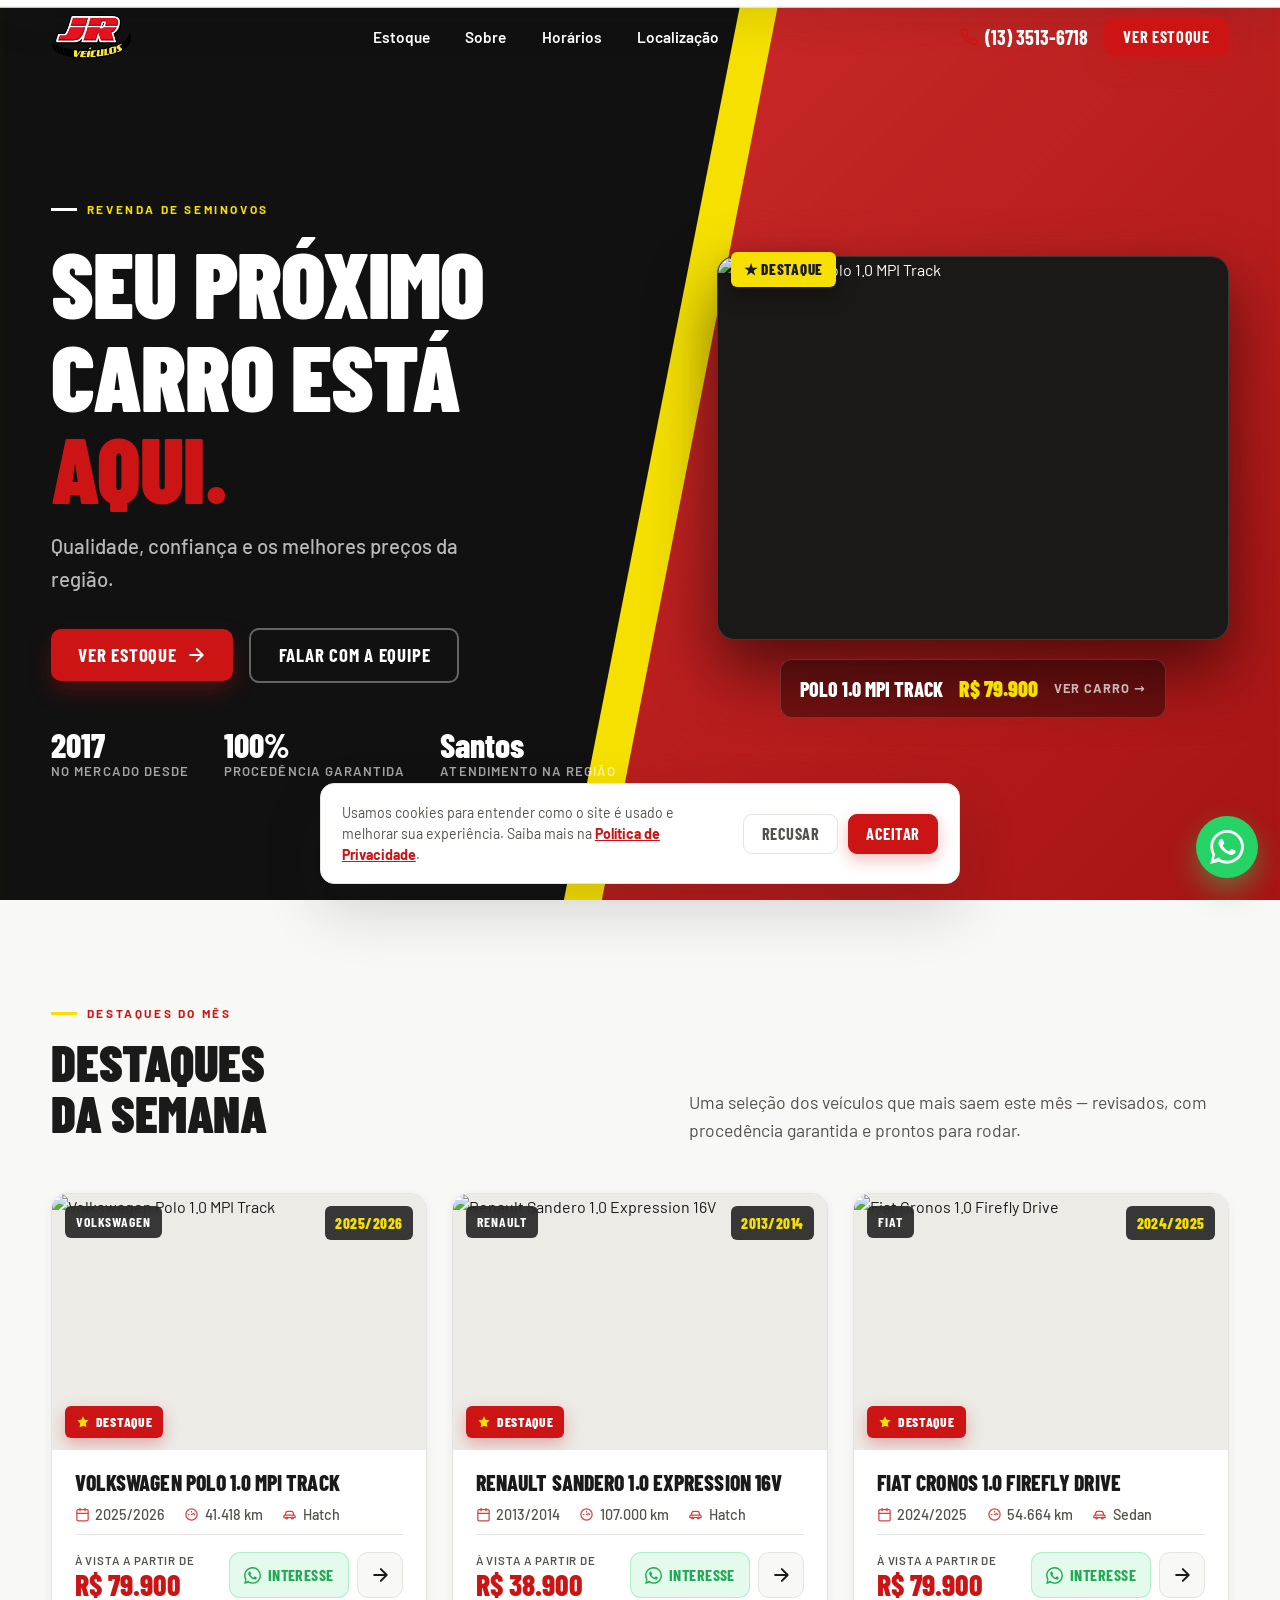
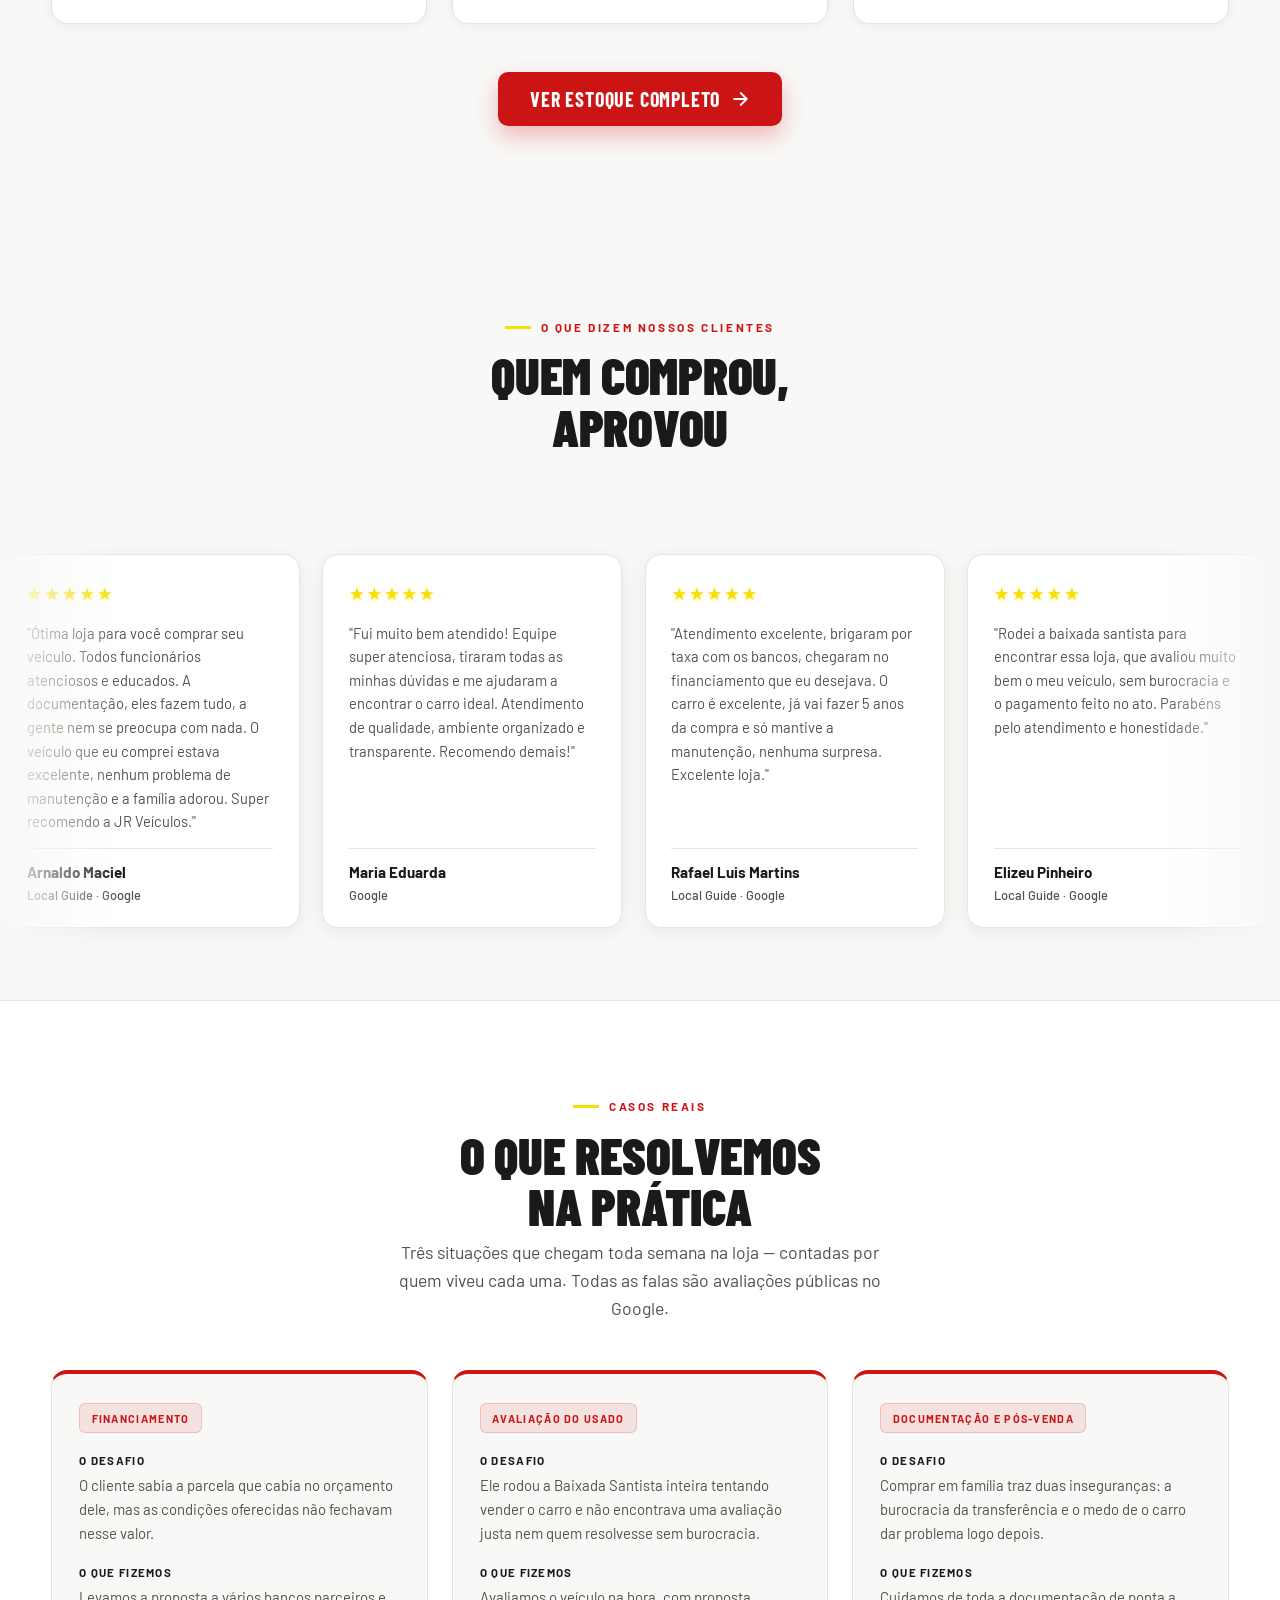
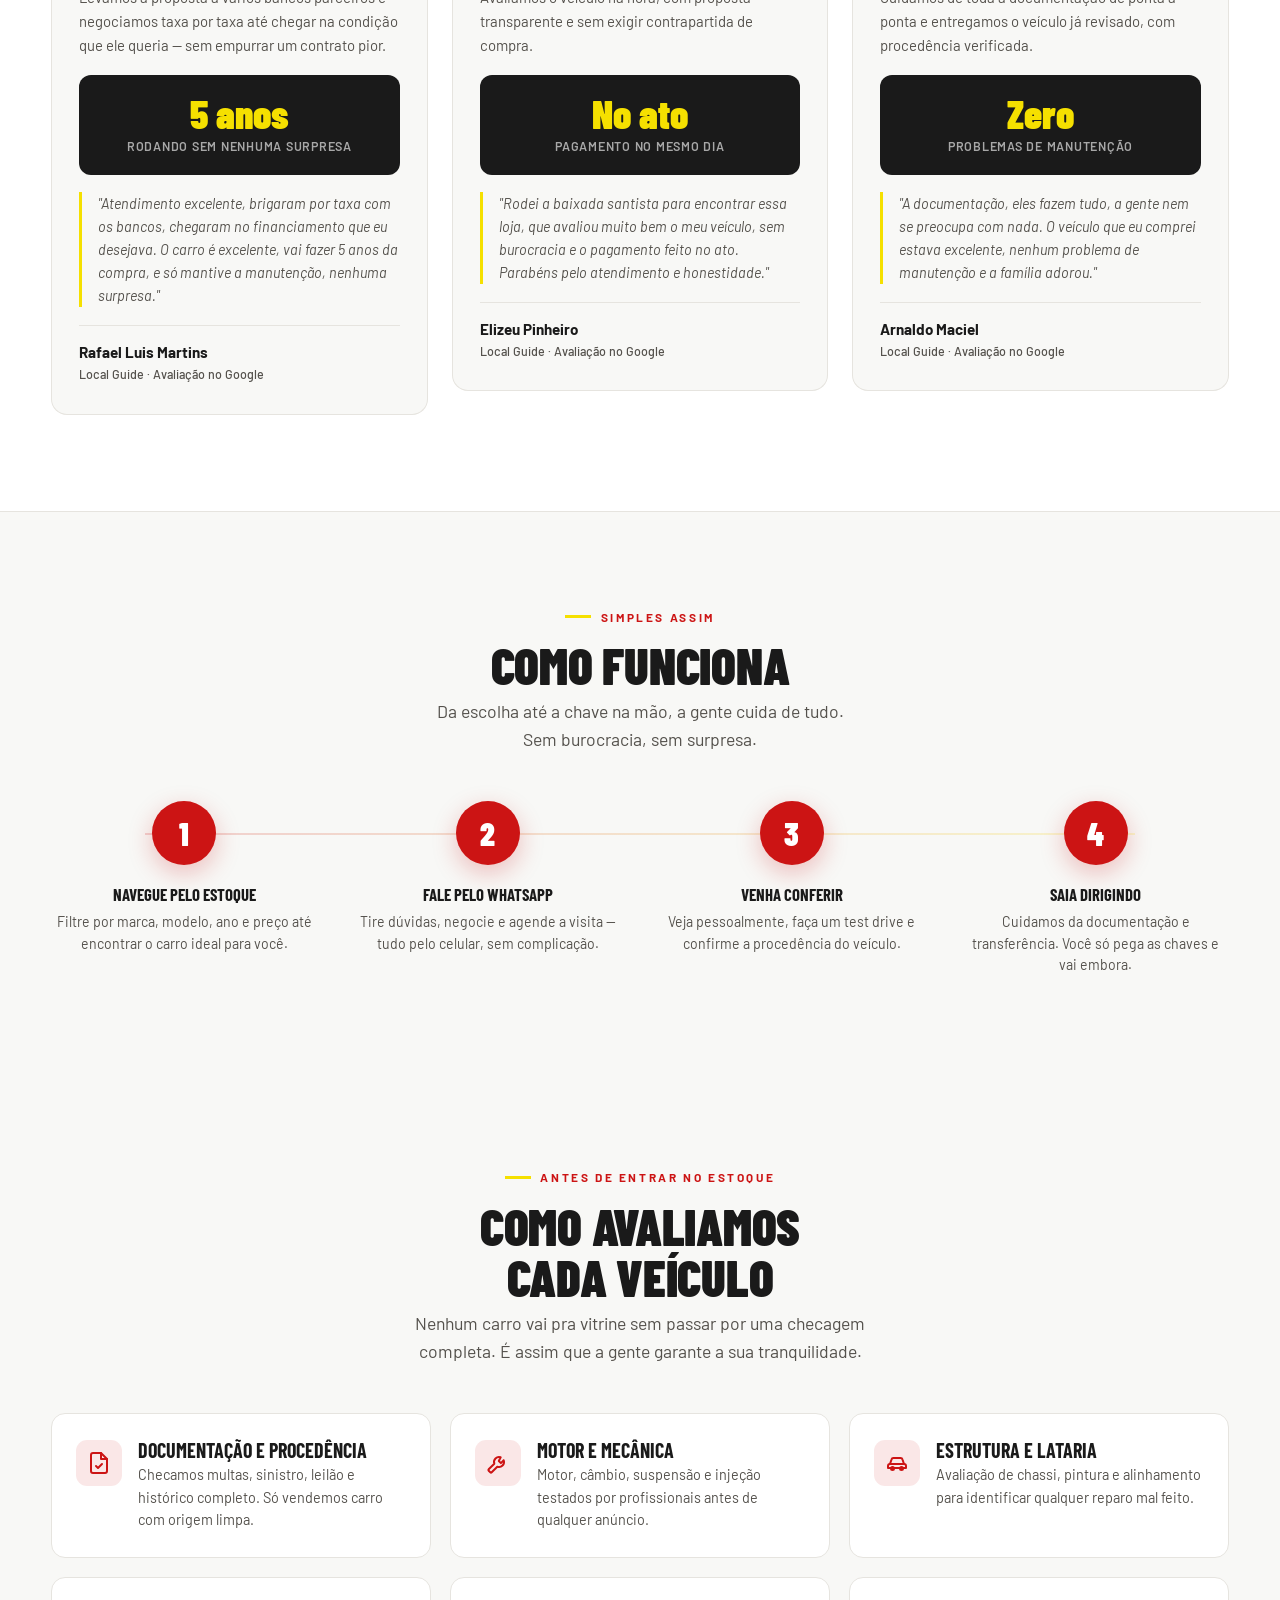
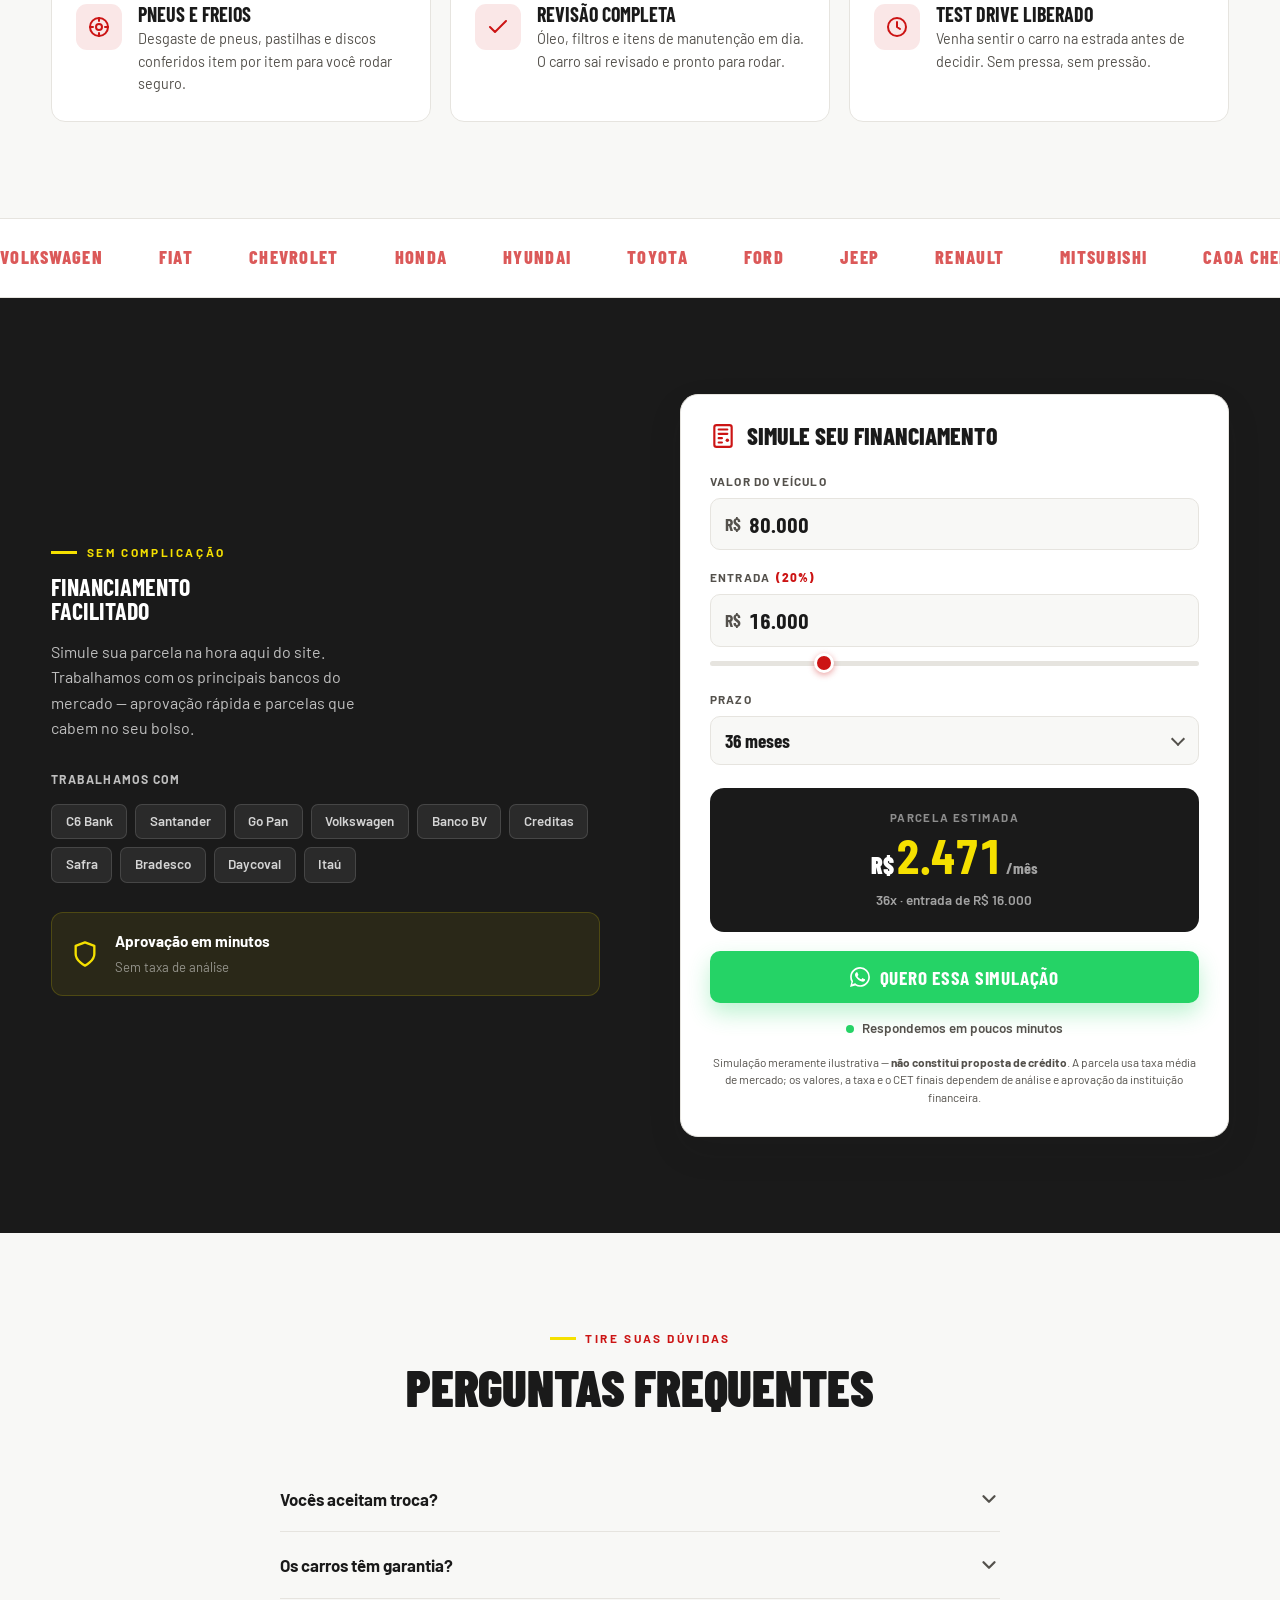
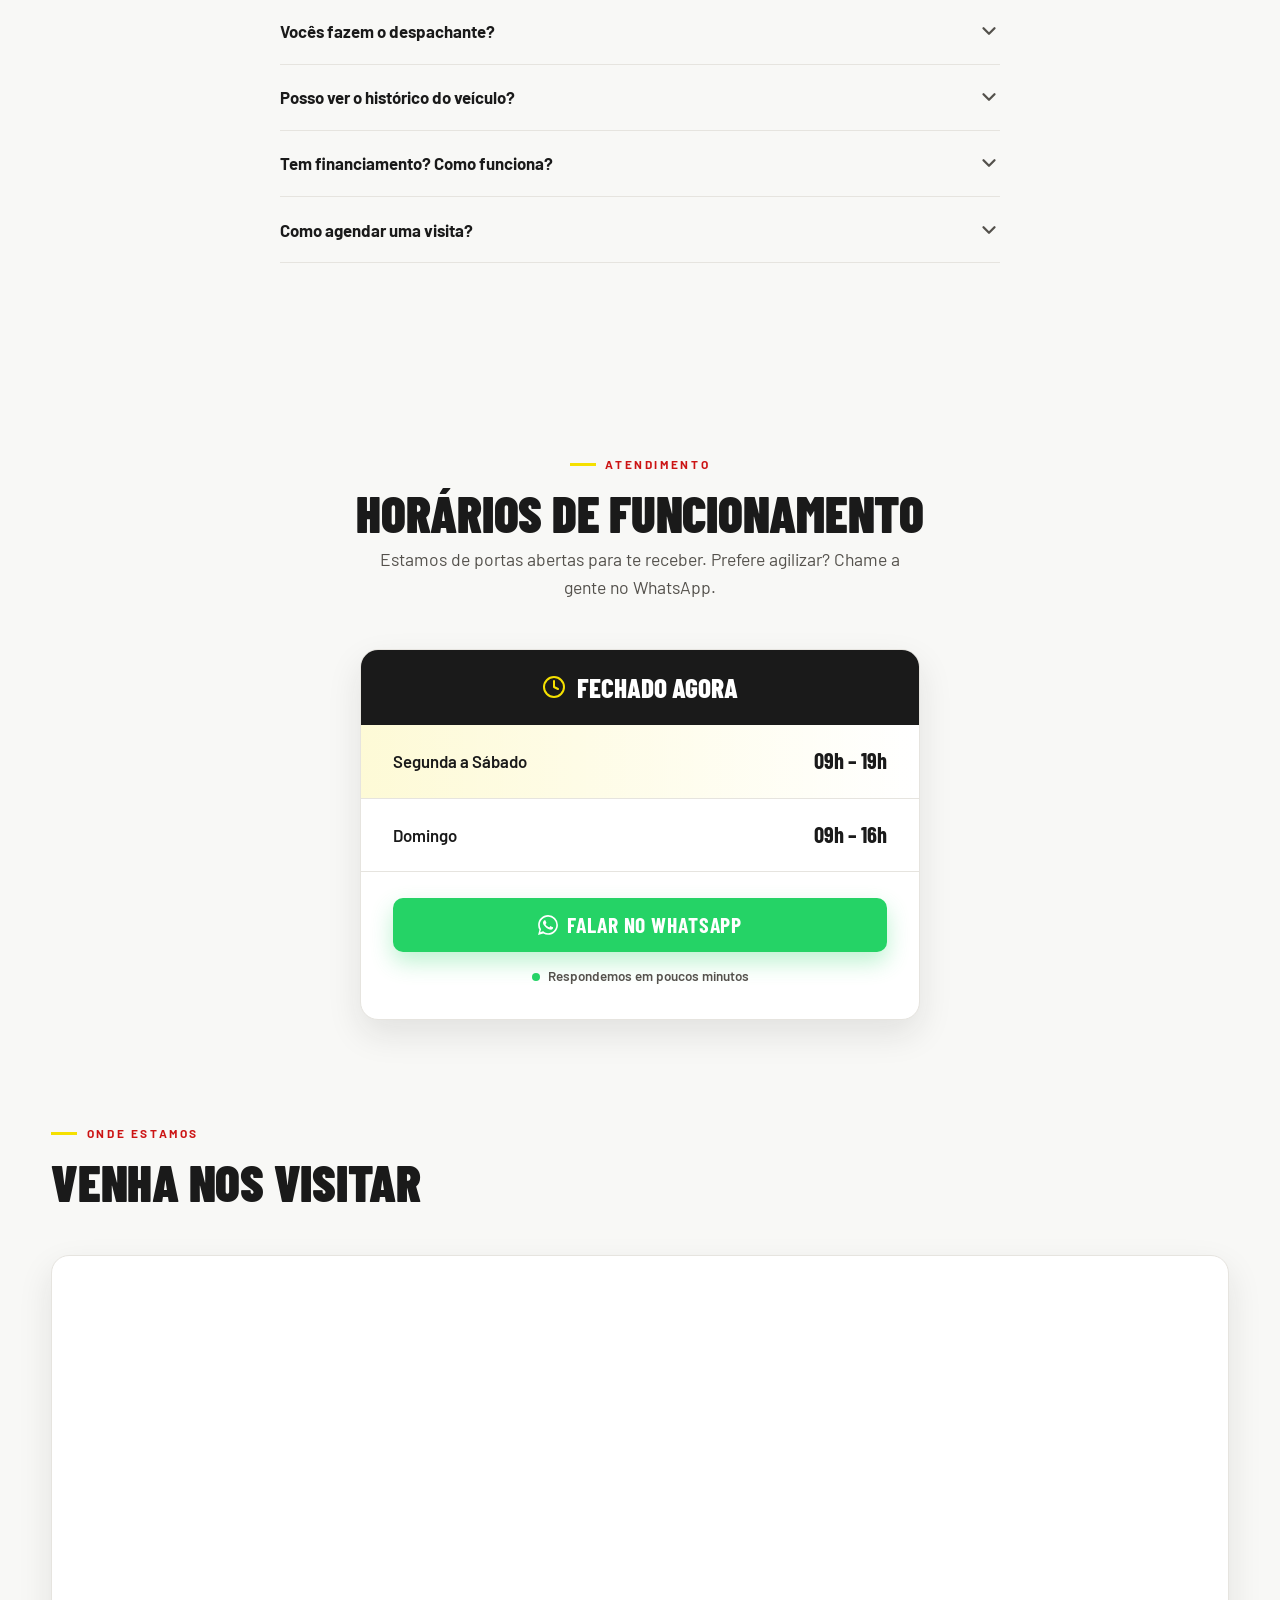
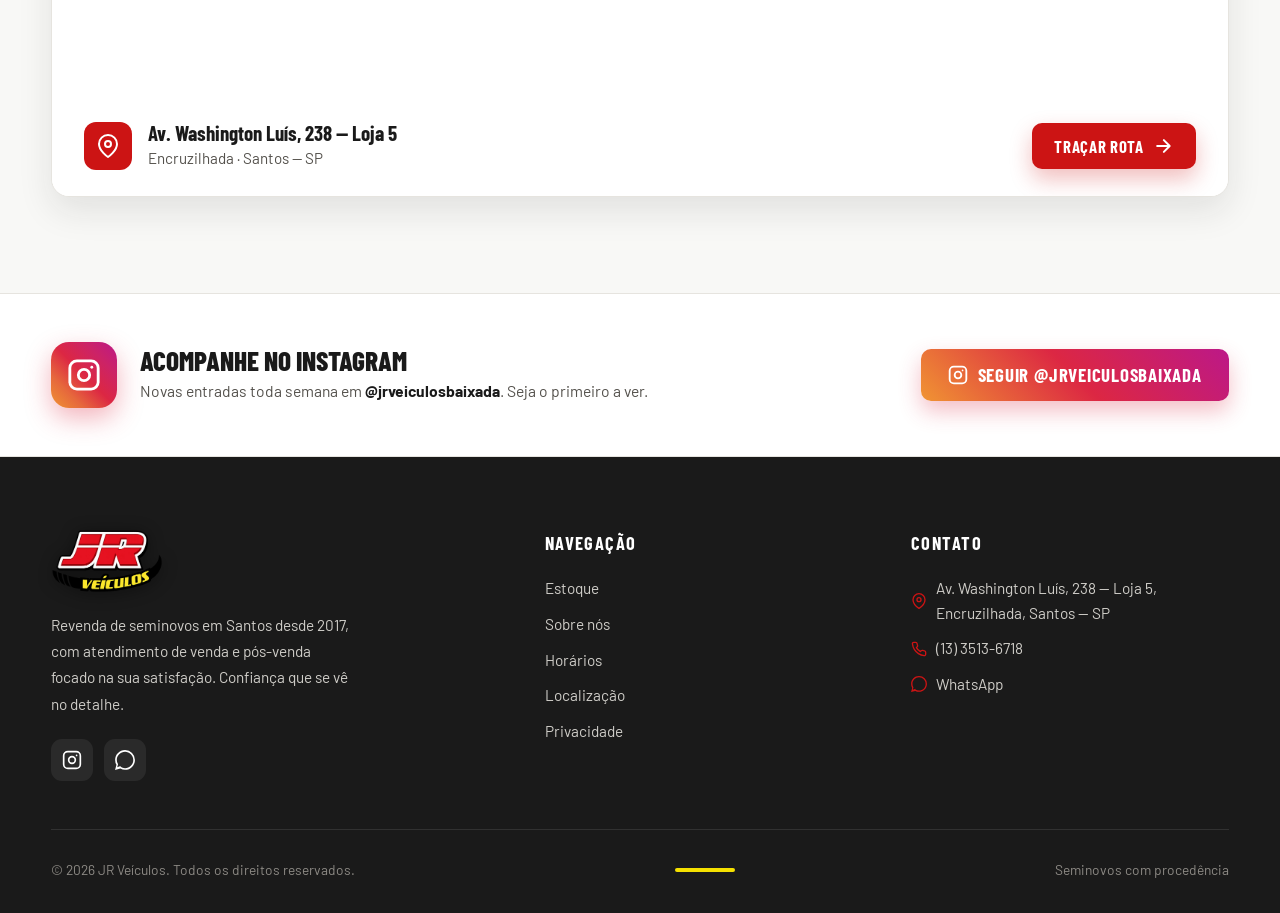
==== commit fcf4f486: "Ano no card: pastilha escura com texto amarelo (legivel sobre fotos claras)" ====
--- a/index.html
+++ b/index.html
@@ -26,7 +26,7 @@
 <link rel="preconnect" href="https://fonts.gstatic.com" crossorigin>
 <link href="https://fonts.googleapis.com/css2?family=Barlow:ital,wght@0,400;0,500;0,600;0,700;1,400&family=Barlow+Condensed:wght@500;600;700;800;900&display=swap" rel="stylesheet">
 <link rel="preload" as="image" href="assets/jr-logo.png" fetchpriority="high">
-<link rel="stylesheet" href="assets/styles.css?v=44">
+<link rel="stylesheet" href="assets/styles.css?v=45">
 <script type="application/ld+json">
 {
   "@context":"https://schema.org",
--- a/assets/styles.css
+++ b/assets/styles.css
@@ -324,9 +324,13 @@
     font-family:'Barlow Condensed';font-weight:700;font-size:.85rem;letter-spacing:.06em;text-transform:uppercase;
     padding:.3rem .7rem;border-radius:6px;backdrop-filter:blur(4px);
   }
+  /* Pastilha escura com texto amarelo: as fotos de estúdio têm fundo claro,
+     então o amarelo cheio sumia. Assim lê em qualquer foto. */
   .card-img .year{
-    position:absolute;top:.8rem;right:.8rem;background:var(--yellow);color:#1A1A1A;
-    font-family:'Barlow Condensed';font-weight:800;font-size:.95rem;padding:.25rem .6rem;border-radius:6px;
+    position:absolute;top:.8rem;right:.8rem;
+    background:rgba(26,26,26,.86);color:var(--yellow);backdrop-filter:blur(4px);
+    font-family:'Barlow Condensed';font-weight:800;font-size:.95rem;letter-spacing:.03em;
+    padding:.3rem .65rem;border-radius:6px;
   }
   .destaque-badge{
     position:absolute;bottom:.8rem;left:.8rem;z-index:2;display:inline-flex;align-items:center;gap:.35rem;
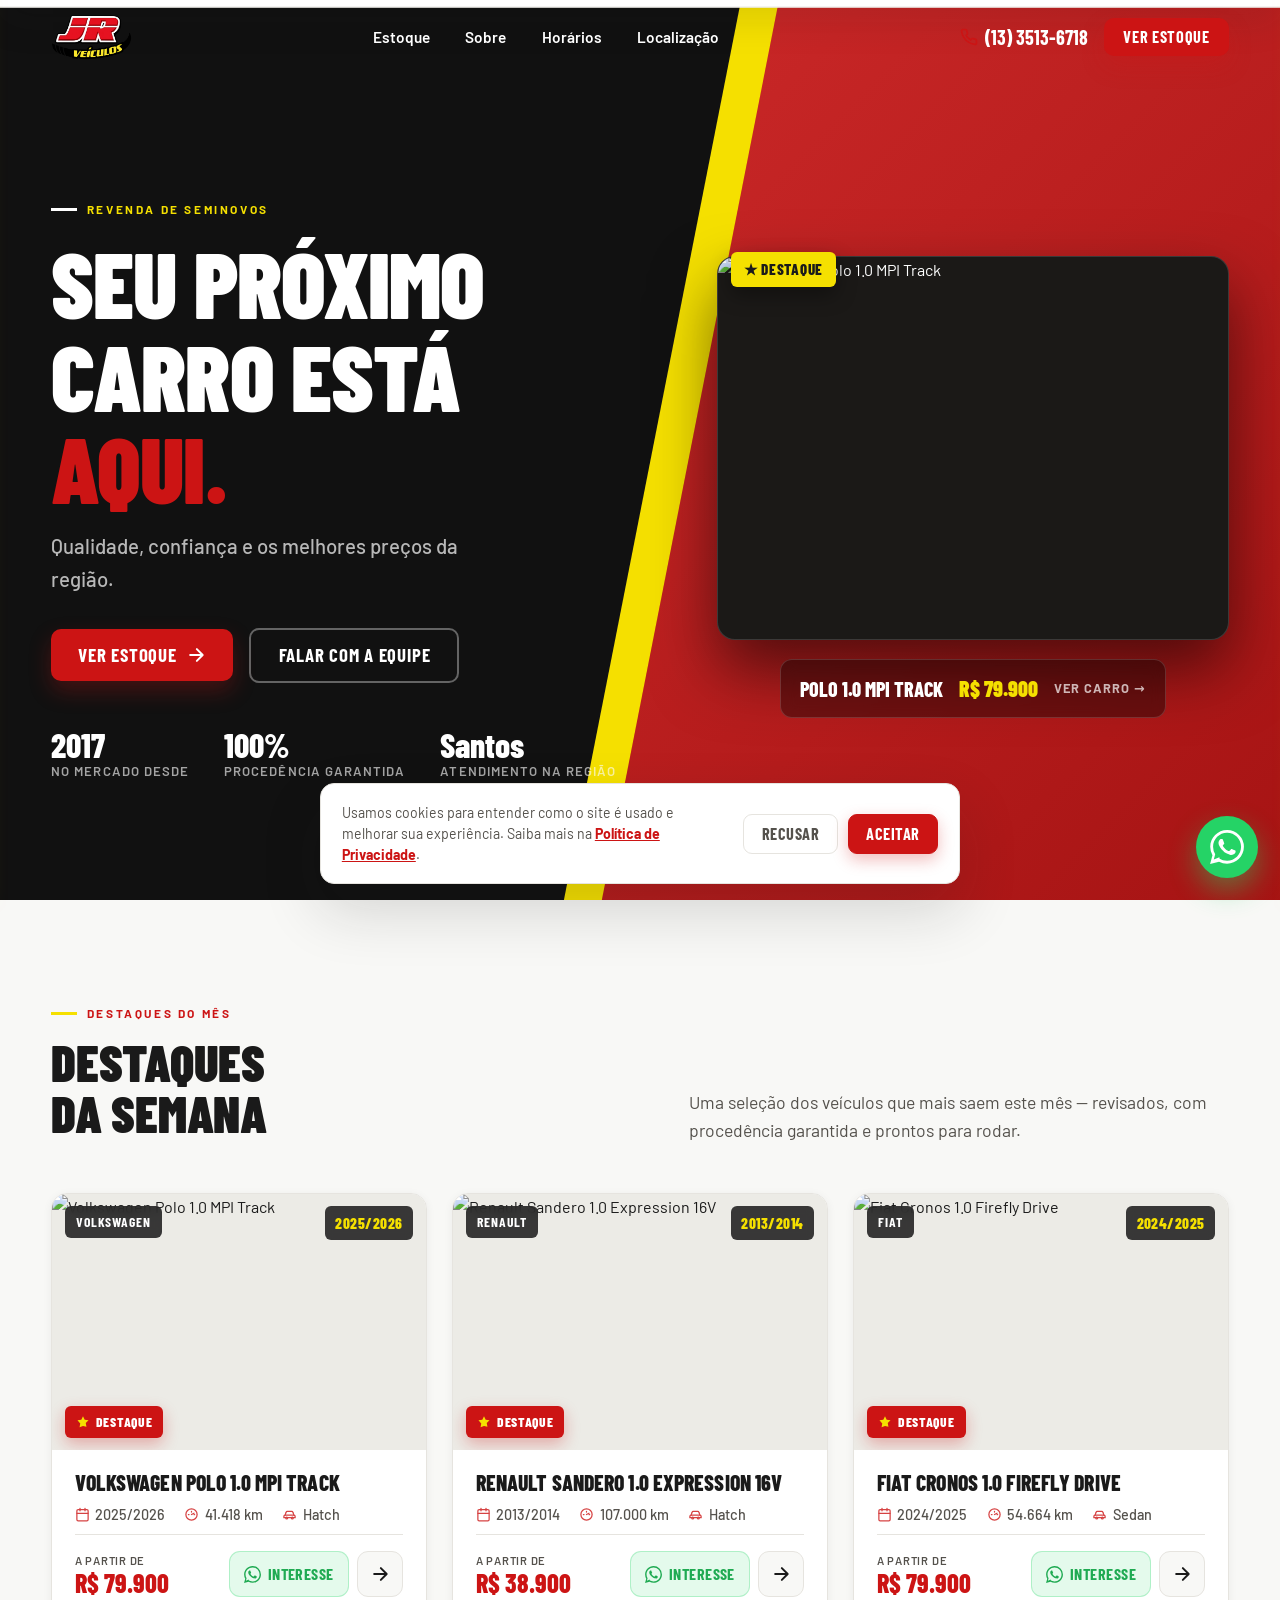
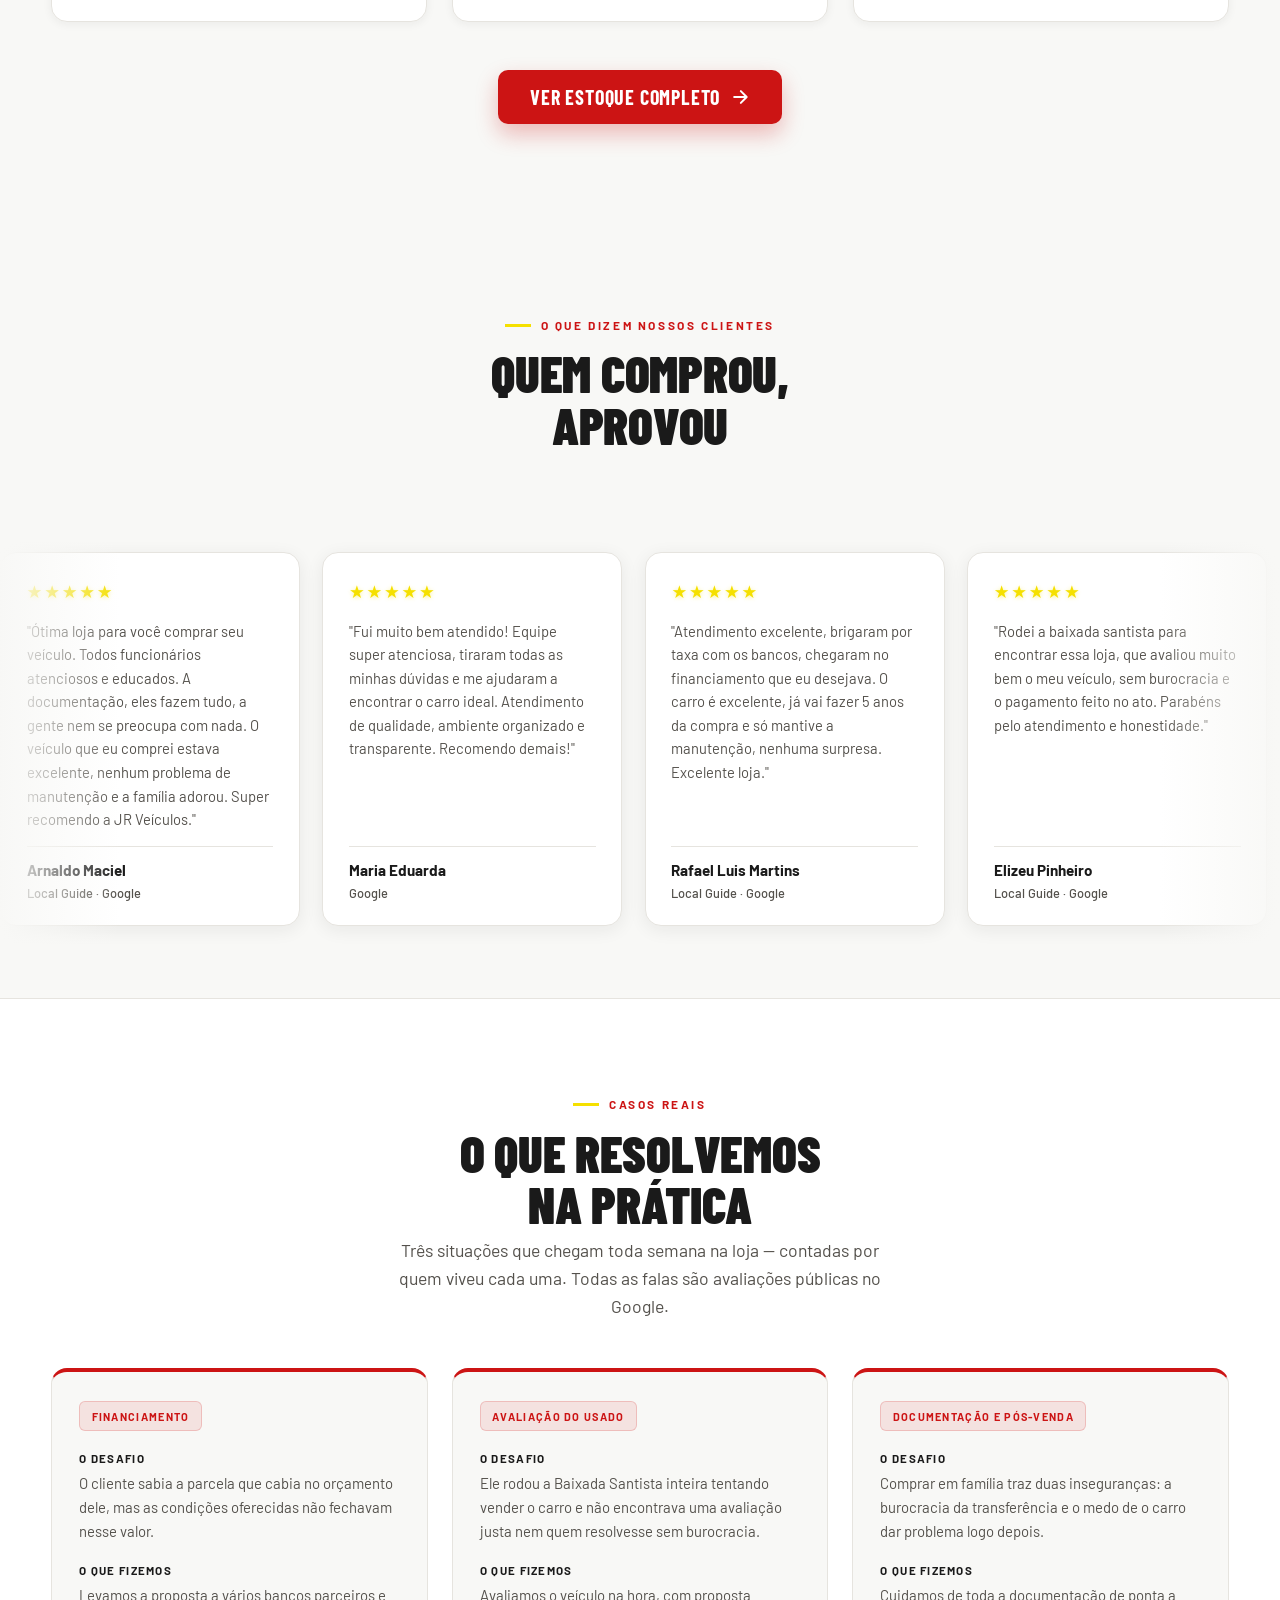
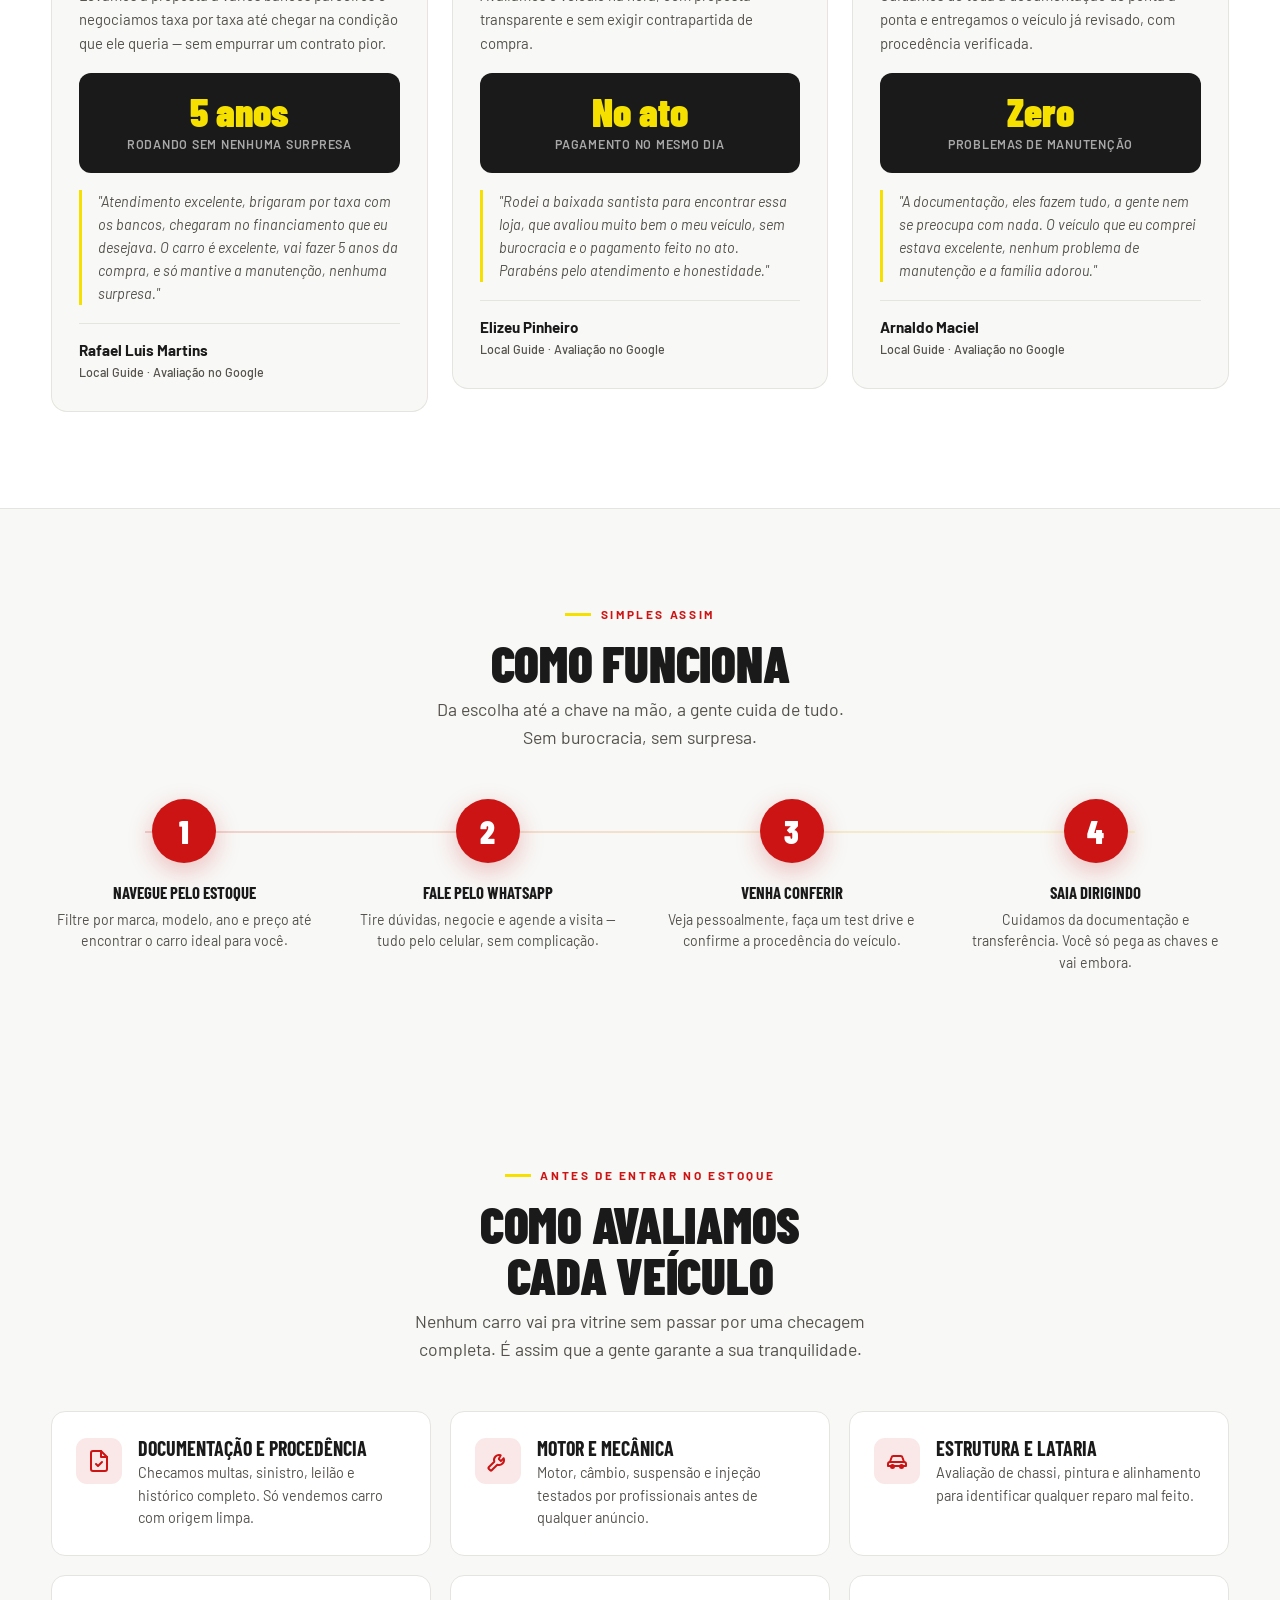
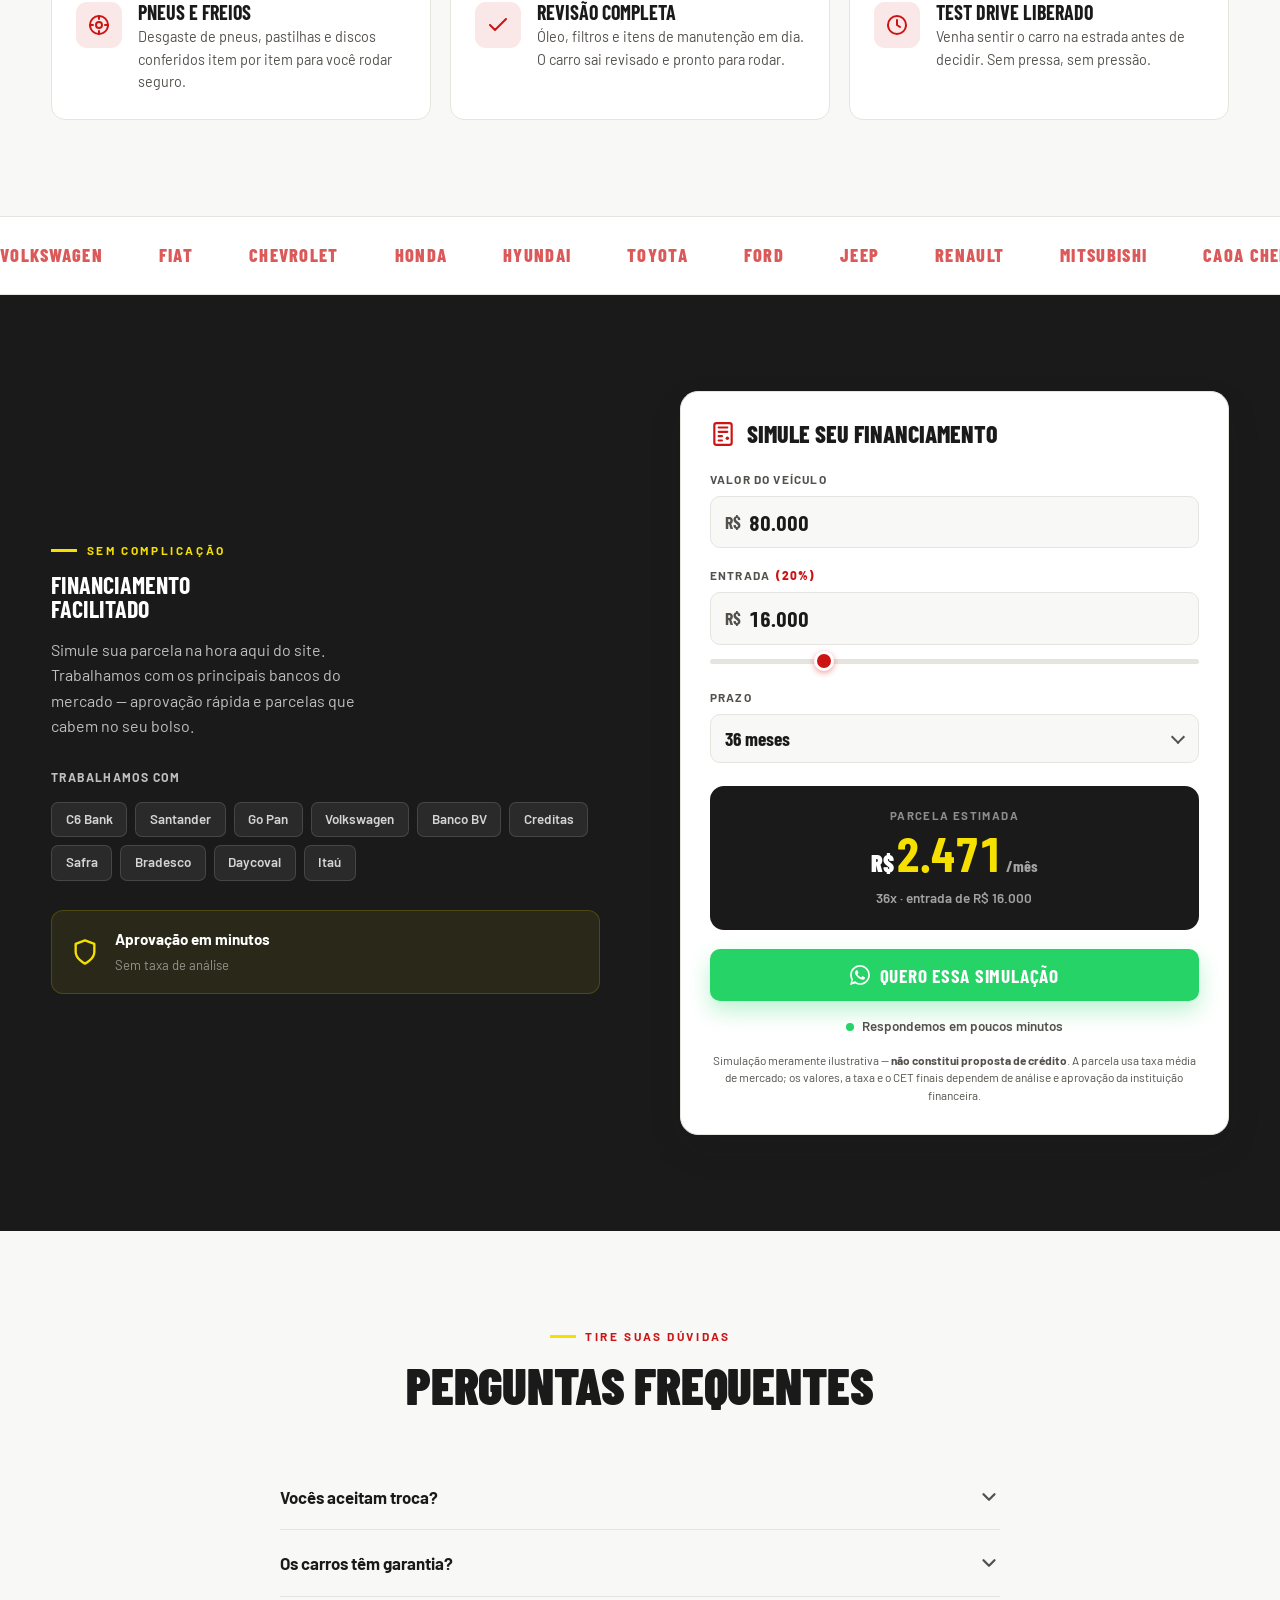
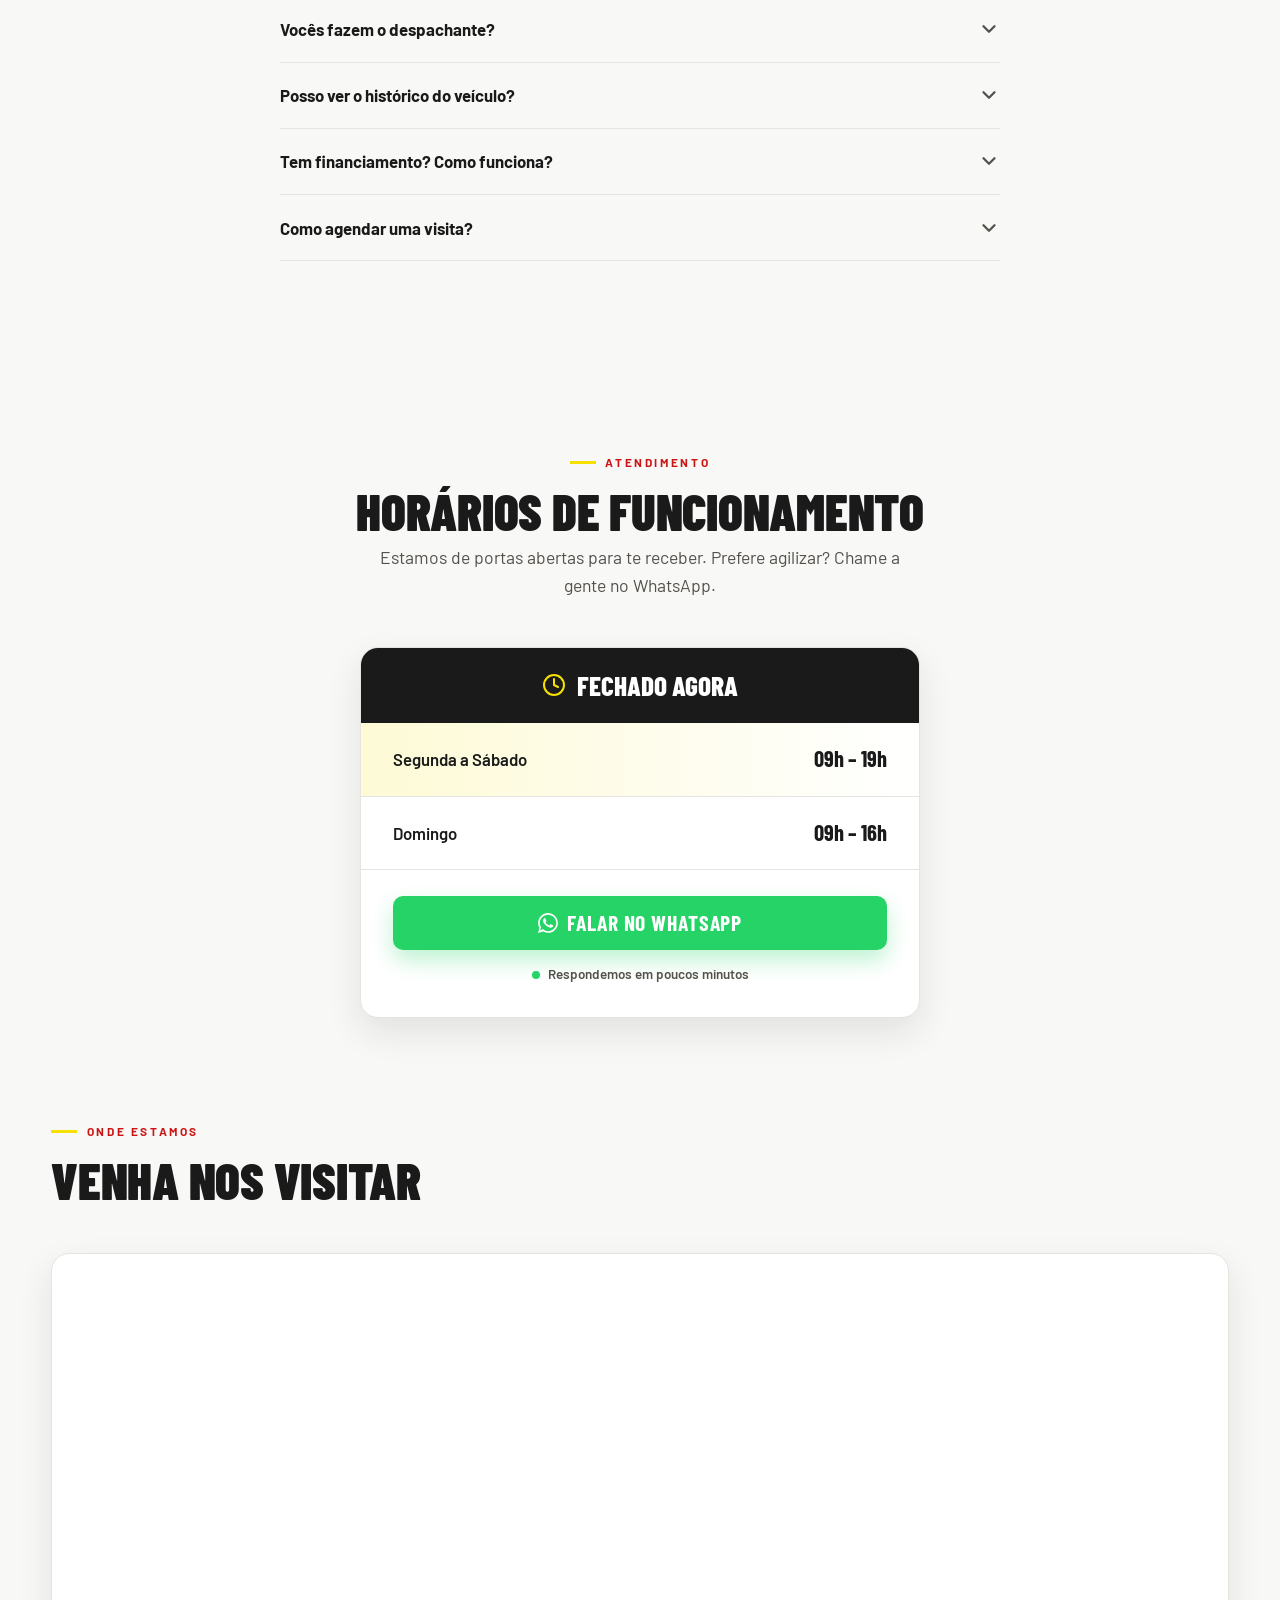
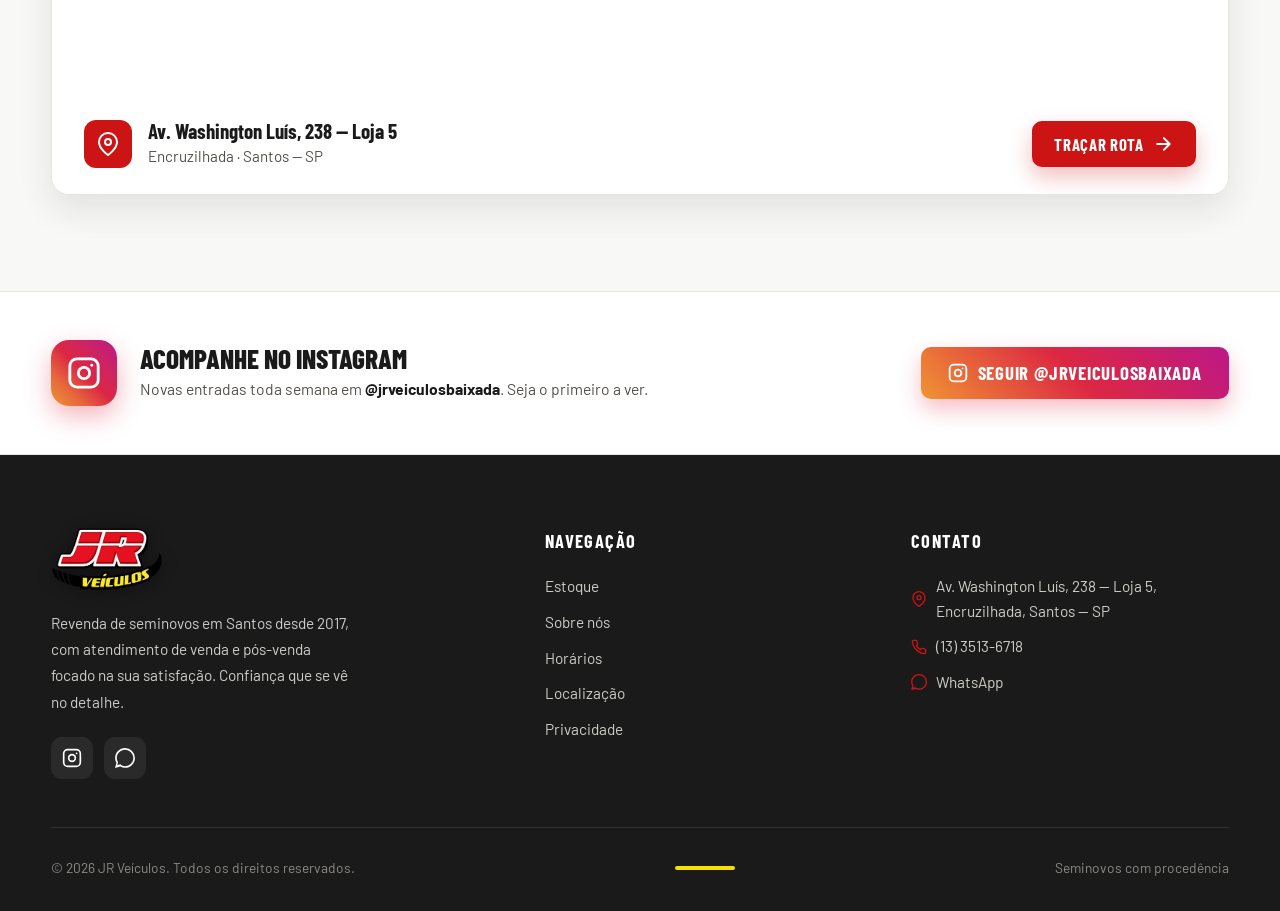
==== commit ddadfda1: "Rodape do card: preco nao quebra mais em duas linhas" ====
--- a/index.html
+++ b/index.html
@@ -26,7 +26,7 @@
 <link rel="preconnect" href="https://fonts.gstatic.com" crossorigin>
 <link href="https://fonts.googleapis.com/css2?family=Barlow:ital,wght@0,400;0,500;0,600;0,700;1,400&family=Barlow+Condensed:wght@500;600;700;800;900&display=swap" rel="stylesheet">
 <link rel="preload" as="image" href="assets/jr-logo.png" fetchpriority="high">
-<link rel="stylesheet" href="assets/styles.css?v=45">
+<link rel="stylesheet" href="assets/styles.css?v=46">
 <script type="application/ld+json">
 {
   "@context":"https://schema.org",
@@ -685,7 +685,7 @@
 </a>
 
 <script src="assets/estoque.js?v=3"></script>
-<script src="assets/cars.js?v=10"></script>
+<script src="assets/cars.js?v=11"></script>
 <script>
 /* ---------- CALCULADORA DE FINANCIAMENTO ---------- */
 const financeCalcEl = document.getElementById('financeCalc');
--- a/assets/styles.css
+++ b/assets/styles.css
@@ -347,9 +347,9 @@
   .card-specs .s{display:flex;align-items:center;gap:.35rem}
   .card-specs svg{width:15px;height:15px;color:var(--red);opacity:.8}
   .card-foot{display:flex;align-items:center;justify-content:space-between;gap:1rem;margin-top:auto;padding-top:1rem;border-top:1px solid var(--line)}
-  .price{display:flex;flex-direction:column}
-  .price small{font-size:.72rem;color:var(--ink-soft);text-transform:uppercase;letter-spacing:.08em;font-weight:600}
-  .price b{font-family:'Barlow Condensed';font-weight:800;font-size:1.85rem;color:var(--red);line-height:1}
+  .price{display:flex;flex-direction:column;min-width:0;flex:0 1 auto}
+  .price small{font-size:.7rem;color:var(--ink-soft);text-transform:uppercase;letter-spacing:.07em;font-weight:600;white-space:nowrap}
+  .price b{font-family:'Barlow Condensed';font-weight:800;font-size:1.62rem;color:var(--red);line-height:1.05;white-space:nowrap}
   .card-actions{display:flex;align-items:center;gap:.5rem;flex-shrink:0}
   .card-wa{
     display:inline-flex;align-items:center;gap:.4rem;height:46px;padding:0 .9rem;border-radius:11px;
@@ -366,7 +366,7 @@
   .card-go svg{width:20px;height:20px;color:var(--ink);transition:transform .18s ease}
   .card:hover .card-go{background:var(--red);border-color:var(--red)}
   .card:hover .card-go svg{color:#fff;transform:translateX(2px)}
-  @media(max-width:420px){.card-wa span{display:none}.card-wa{padding:0 .8rem}}
+  @media(max-width:1240px){.card-wa span{display:none}.card-wa{padding:0 .85rem}}
 
   /* ---------- SOBRE ---------- */
   .sobre{background:var(--surface);border-top:1px solid var(--line);border-bottom:1px solid var(--line)}
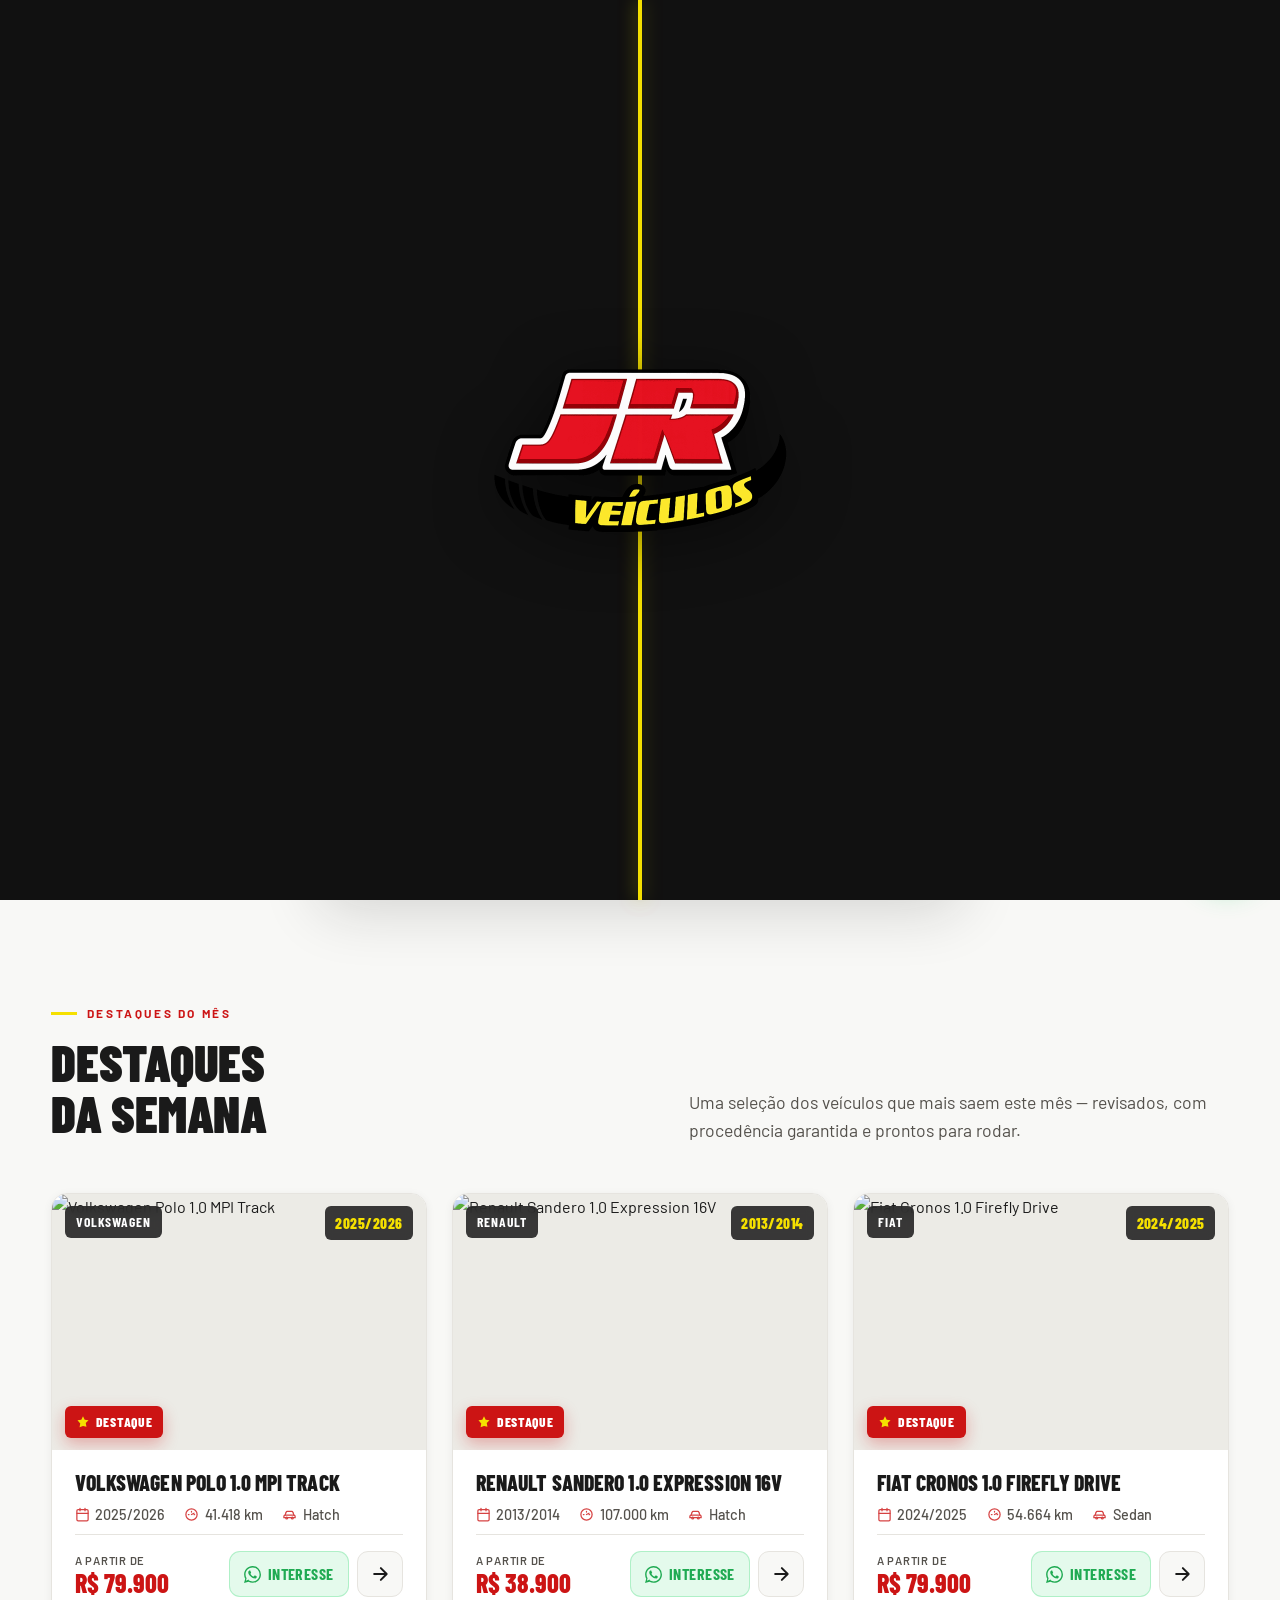
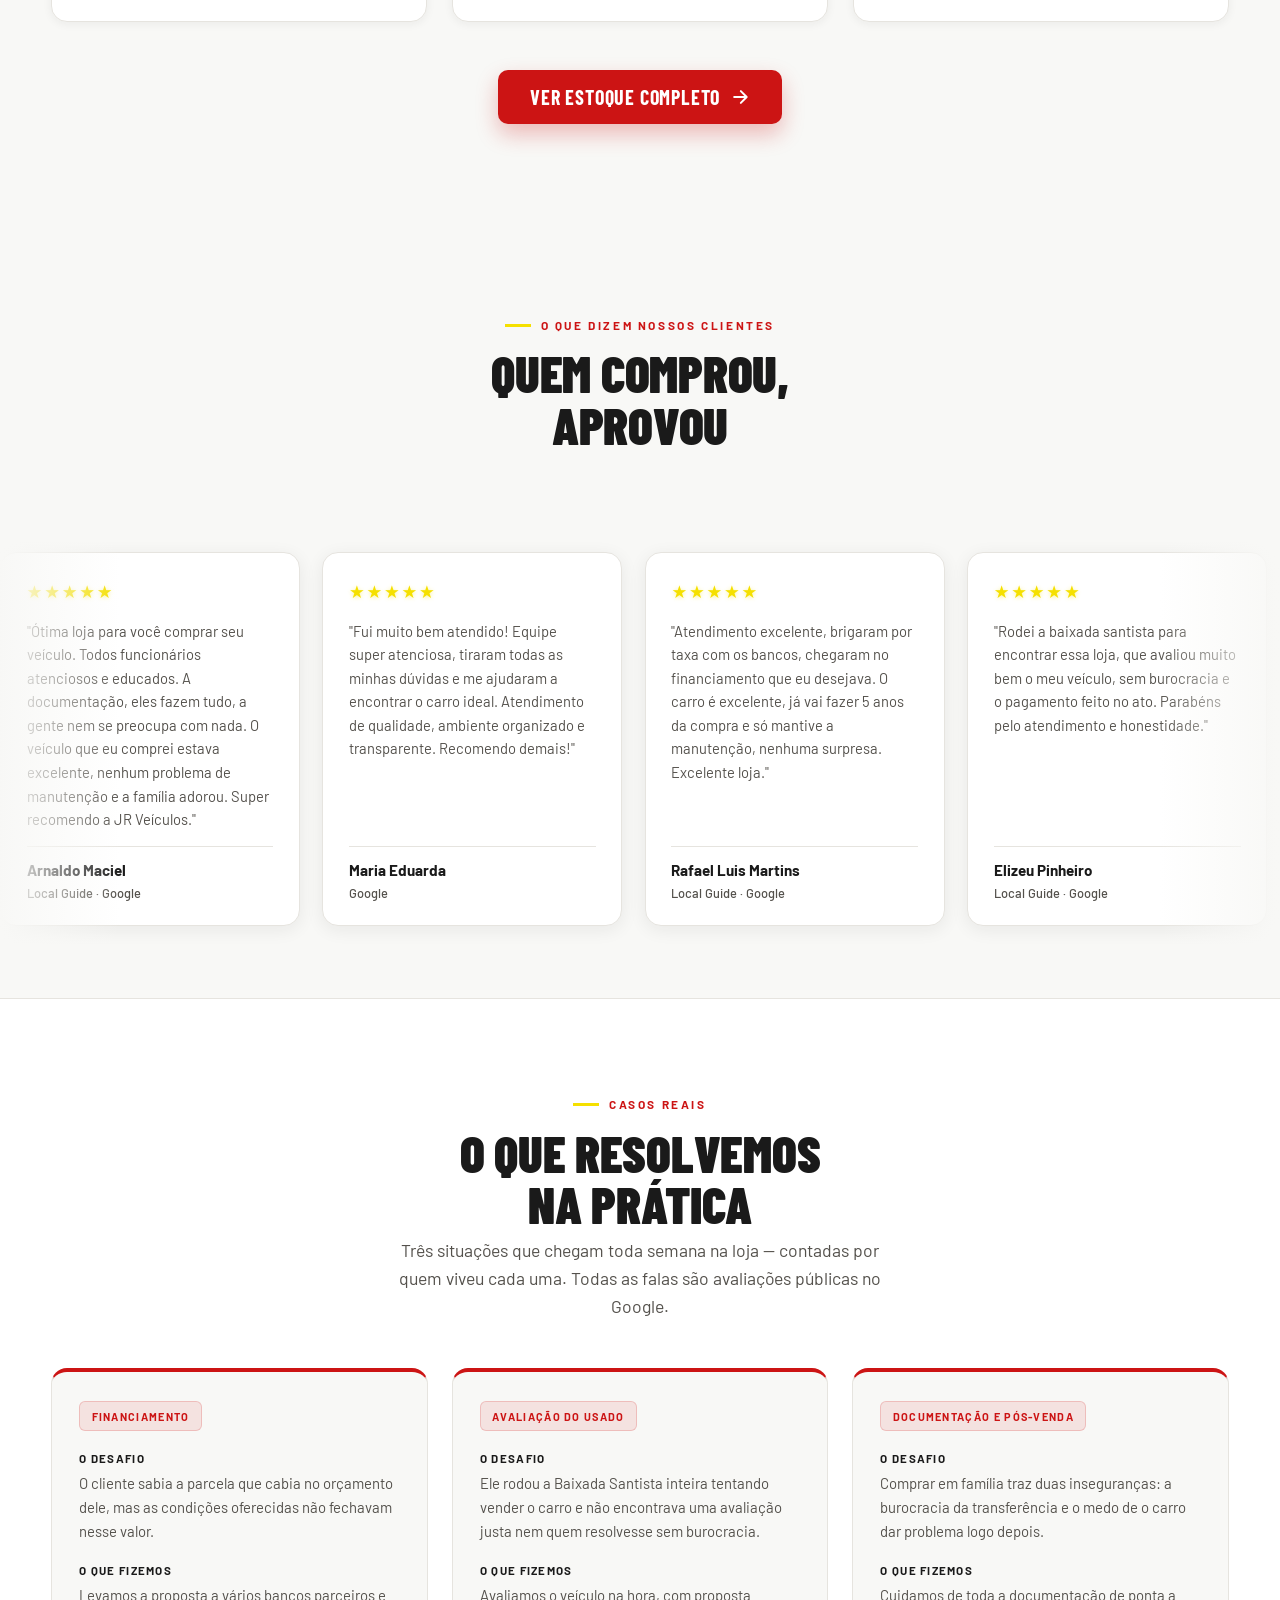
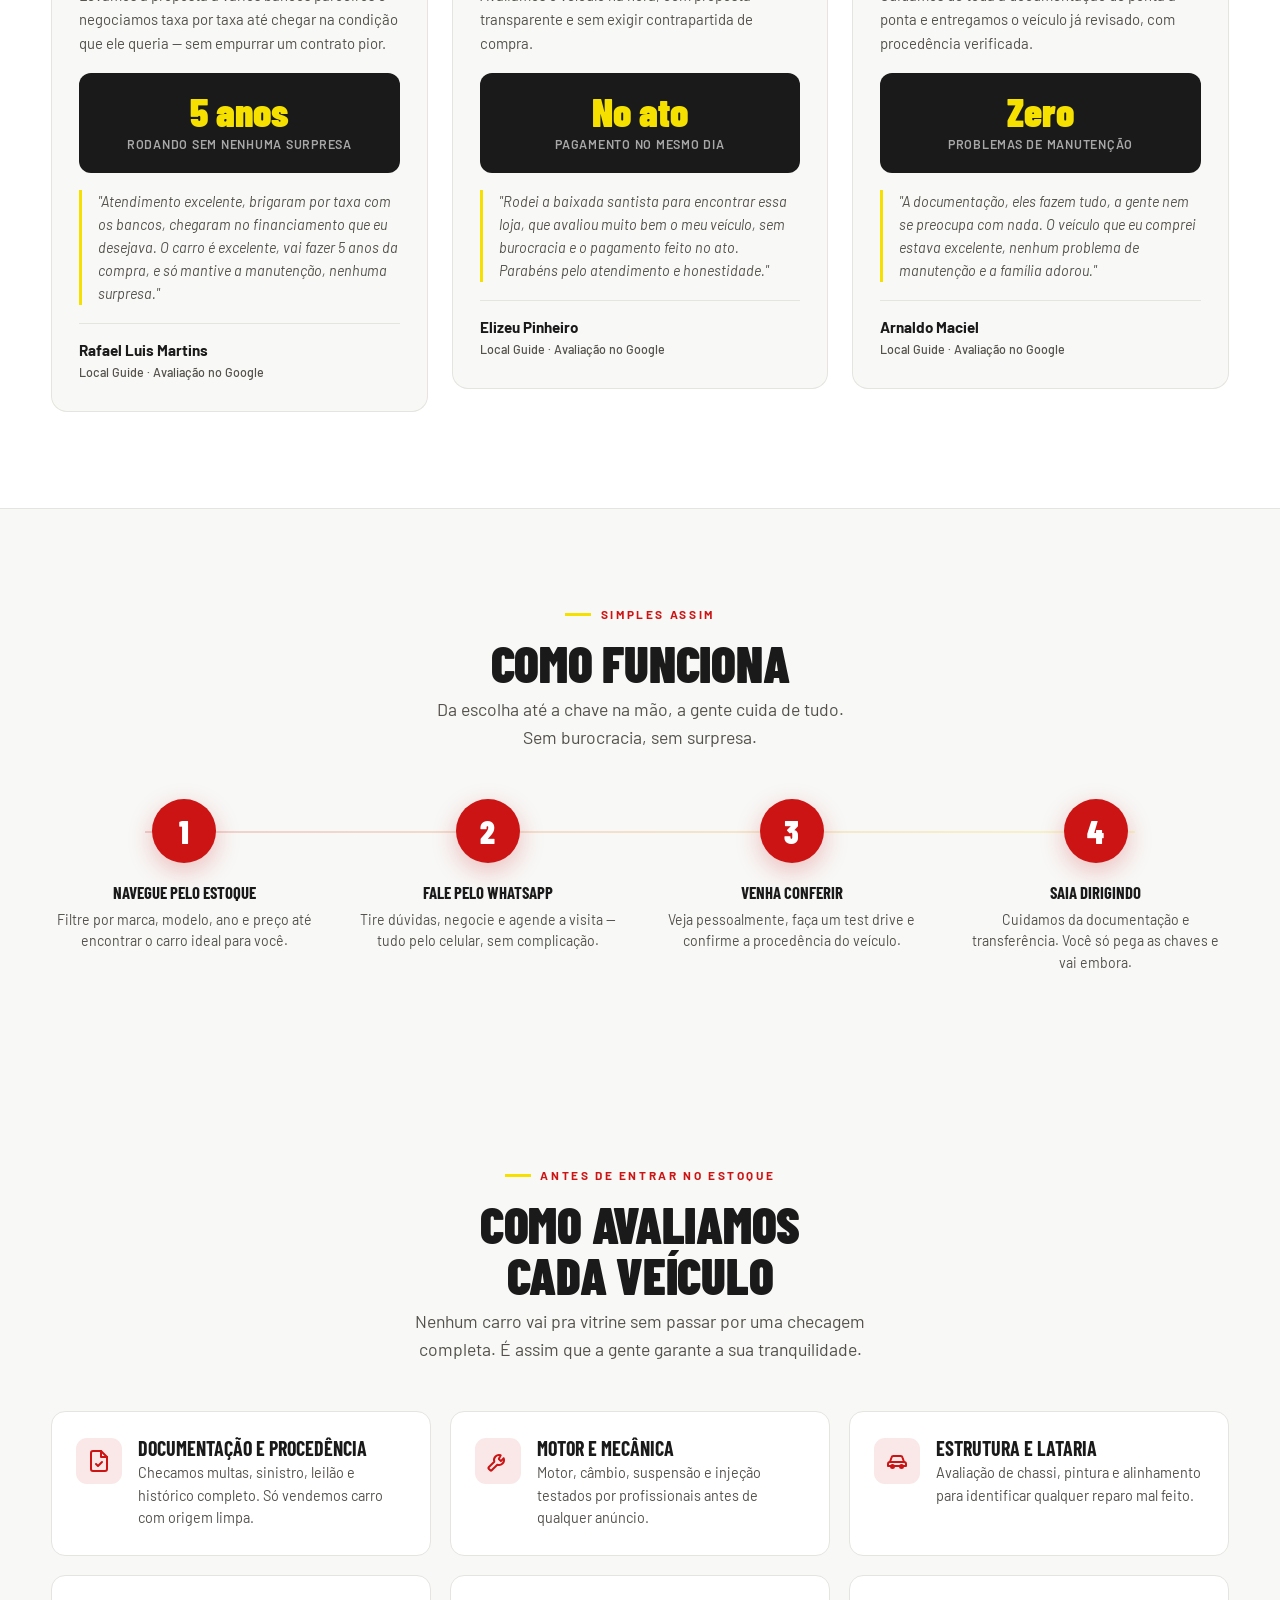
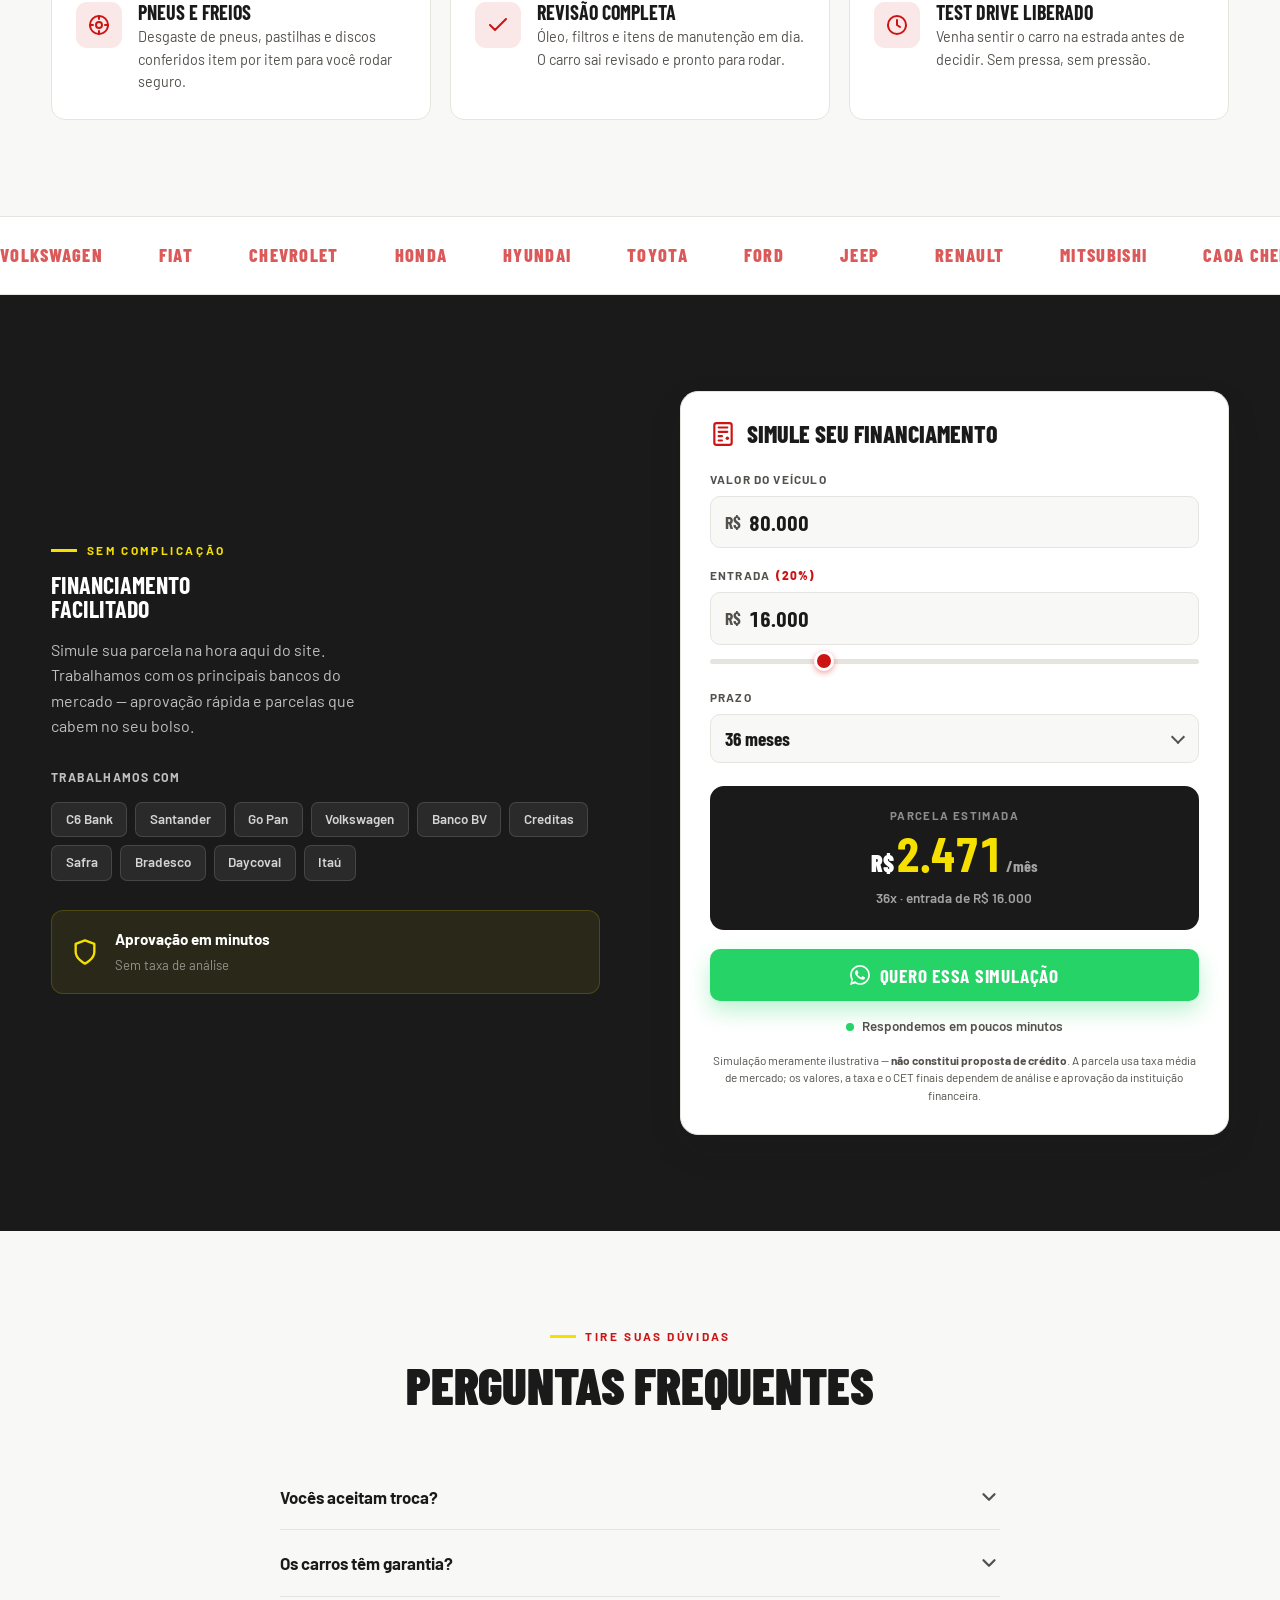
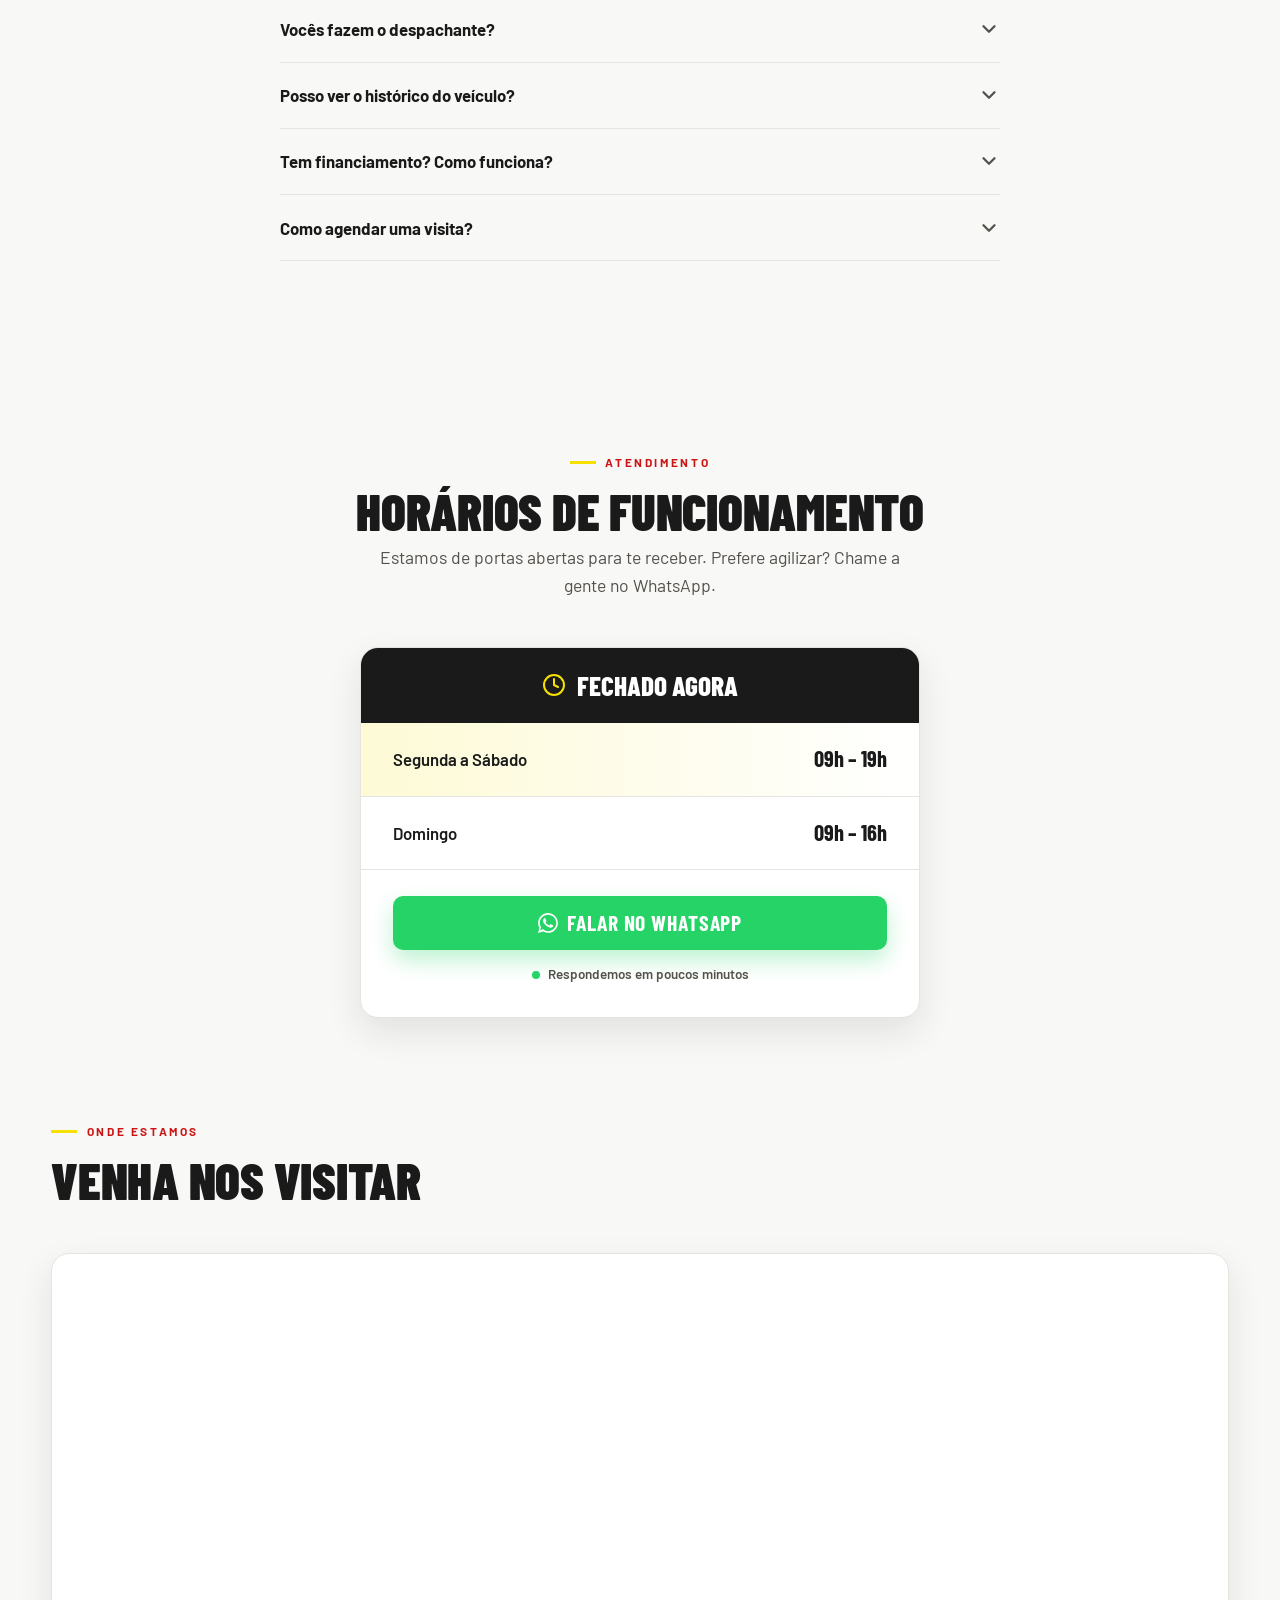
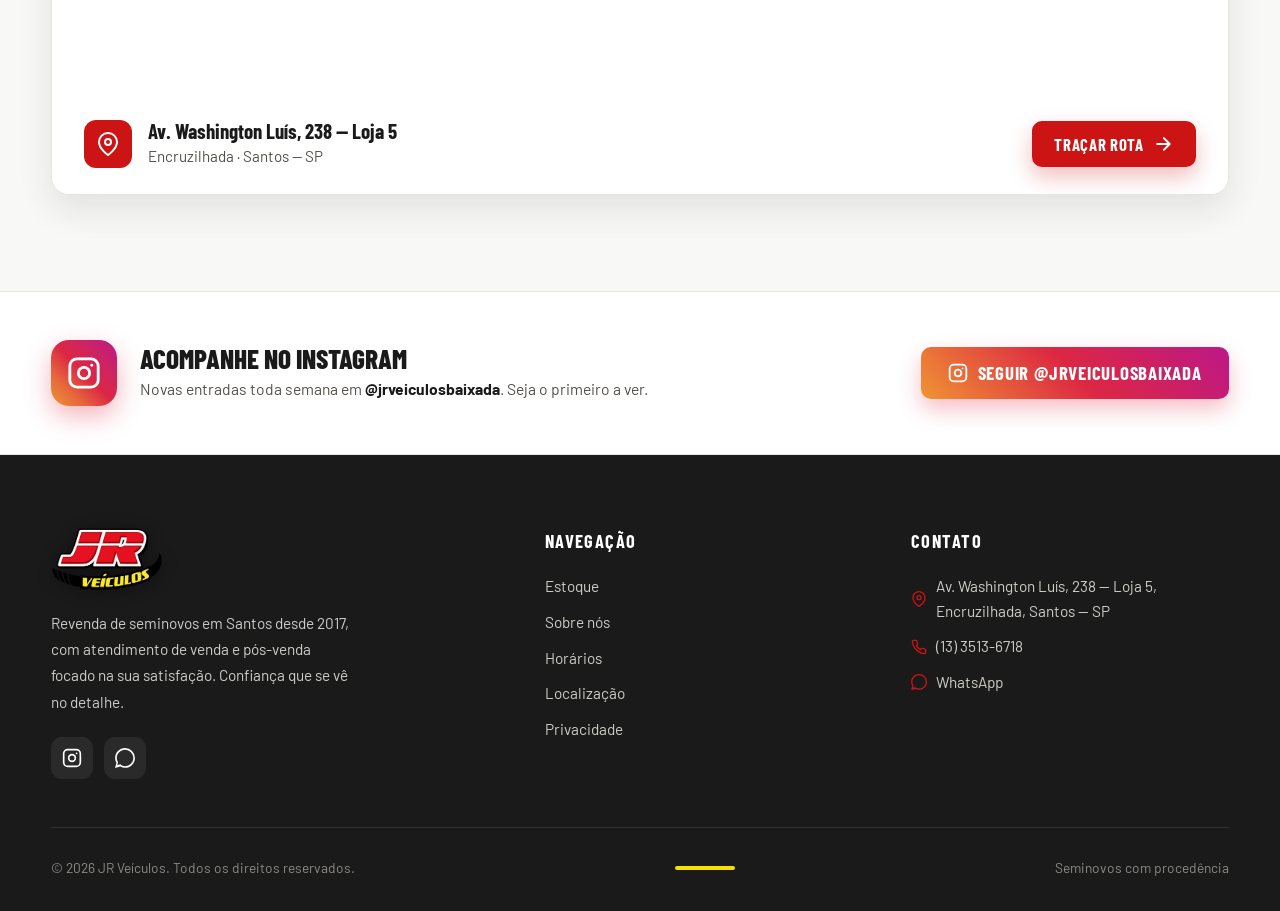
==== commit 86866028: "Limpa o rotulo 'True' do Camaro no arquivo ja publicado" ====
--- a/index.html
+++ b/index.html
@@ -684,7 +684,7 @@
   <svg viewBox="0 0 24 24" fill="currentColor"><path d="M.057 24l1.687-6.163a11.867 11.867 0 0 1-1.587-5.945C.16 5.335 5.495 0 12.05 0a11.817 11.817 0 0 1 8.413 3.488 11.824 11.824 0 0 1 3.48 8.414c-.003 6.557-5.338 11.892-11.893 11.892a11.9 11.9 0 0 1-5.688-1.448L.057 24zm6.597-3.807c1.676.995 3.276 1.591 5.392 1.592 5.448 0 9.886-4.434 9.889-9.885.002-5.462-4.415-9.89-9.881-9.892-5.452 0-9.887 4.434-9.889 9.884a9.86 9.86 0 0 0 1.51 5.26l-.999 3.648 3.978-1.607zm11.387-5.464c-.074-.124-.272-.198-.57-.347-.297-.149-1.758-.868-2.031-.967-.272-.099-.47-.149-.669.149-.198.297-.768.967-.941 1.165-.173.198-.347.223-.644.074-.297-.149-1.255-.462-2.39-1.475-.883-.788-1.48-1.761-1.653-2.059-.173-.297-.018-.458.13-.606.134-.133.297-.347.446-.521.151-.172.2-.296.3-.495.099-.198.05-.372-.025-.521-.075-.148-.669-1.611-.916-2.206-.242-.579-.487-.501-.669-.51l-.57-.01c-.198 0-.52.074-.792.372-.272.297-1.04 1.016-1.04 2.479 0 1.462 1.065 2.875 1.213 3.074.149.198 2.095 3.2 5.076 4.487.709.306 1.263.489 1.694.626.712.226 1.36.194 1.872.118.571-.085 1.758-.719 2.006-1.413.248-.695.248-1.29.173-1.414z"/></svg>
 </a>
 
-<script src="assets/estoque.js?v=3"></script>
+<script src="assets/estoque.js?v=4"></script>
 <script src="assets/cars.js?v=11"></script>
 <script>
 /* ---------- CALCULADORA DE FINANCIAMENTO ---------- */
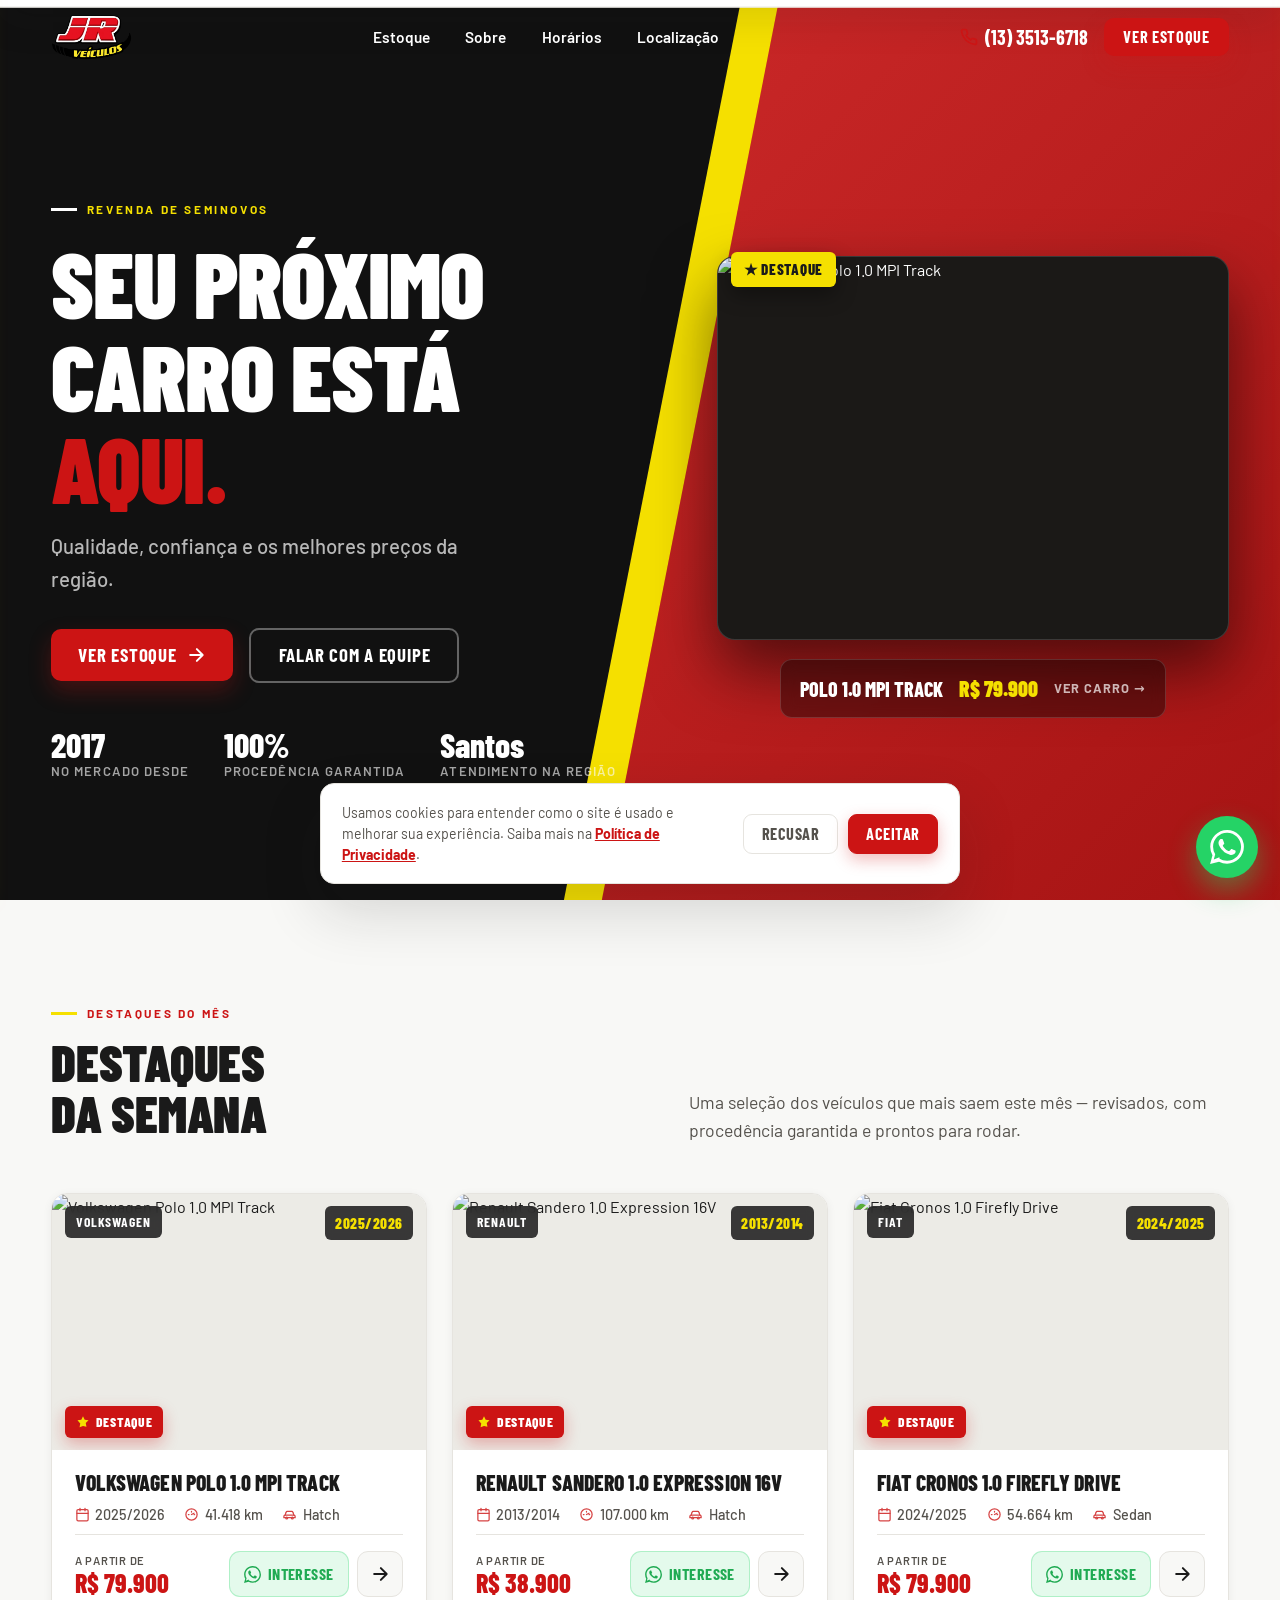
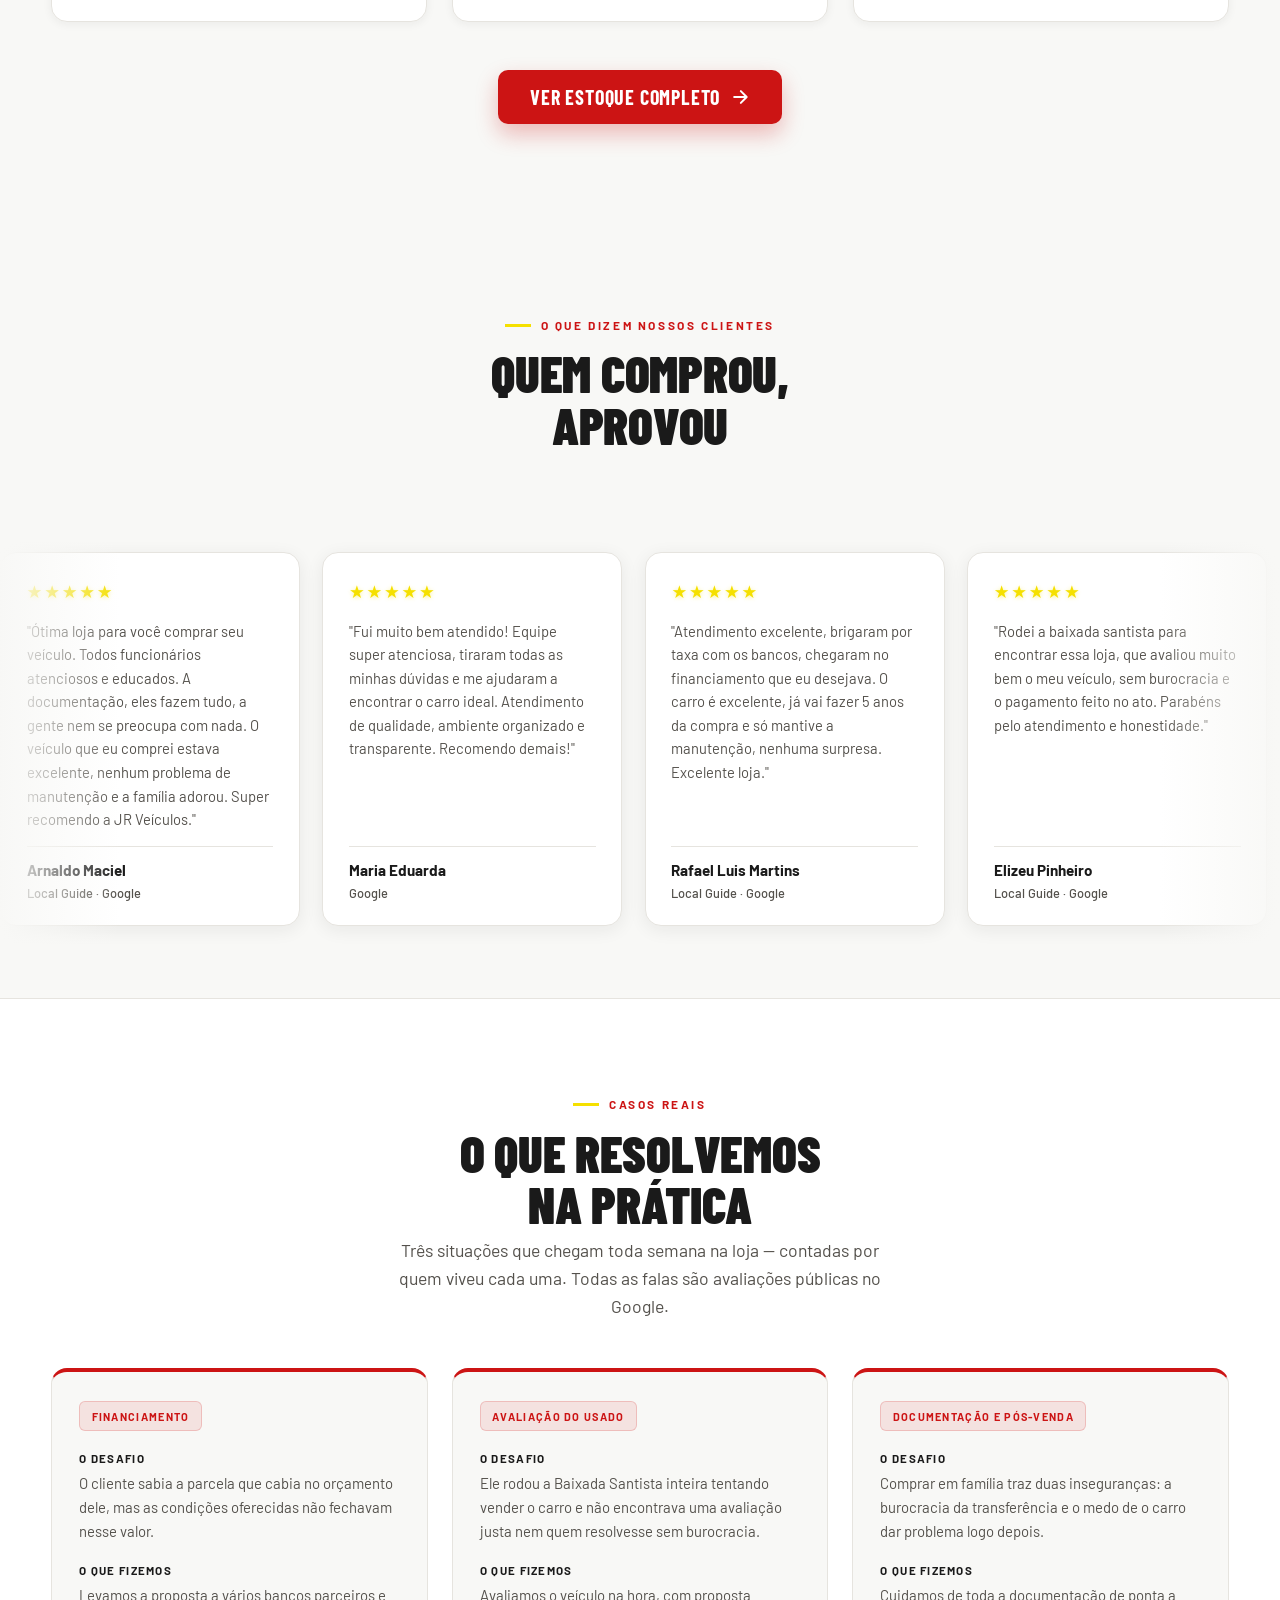
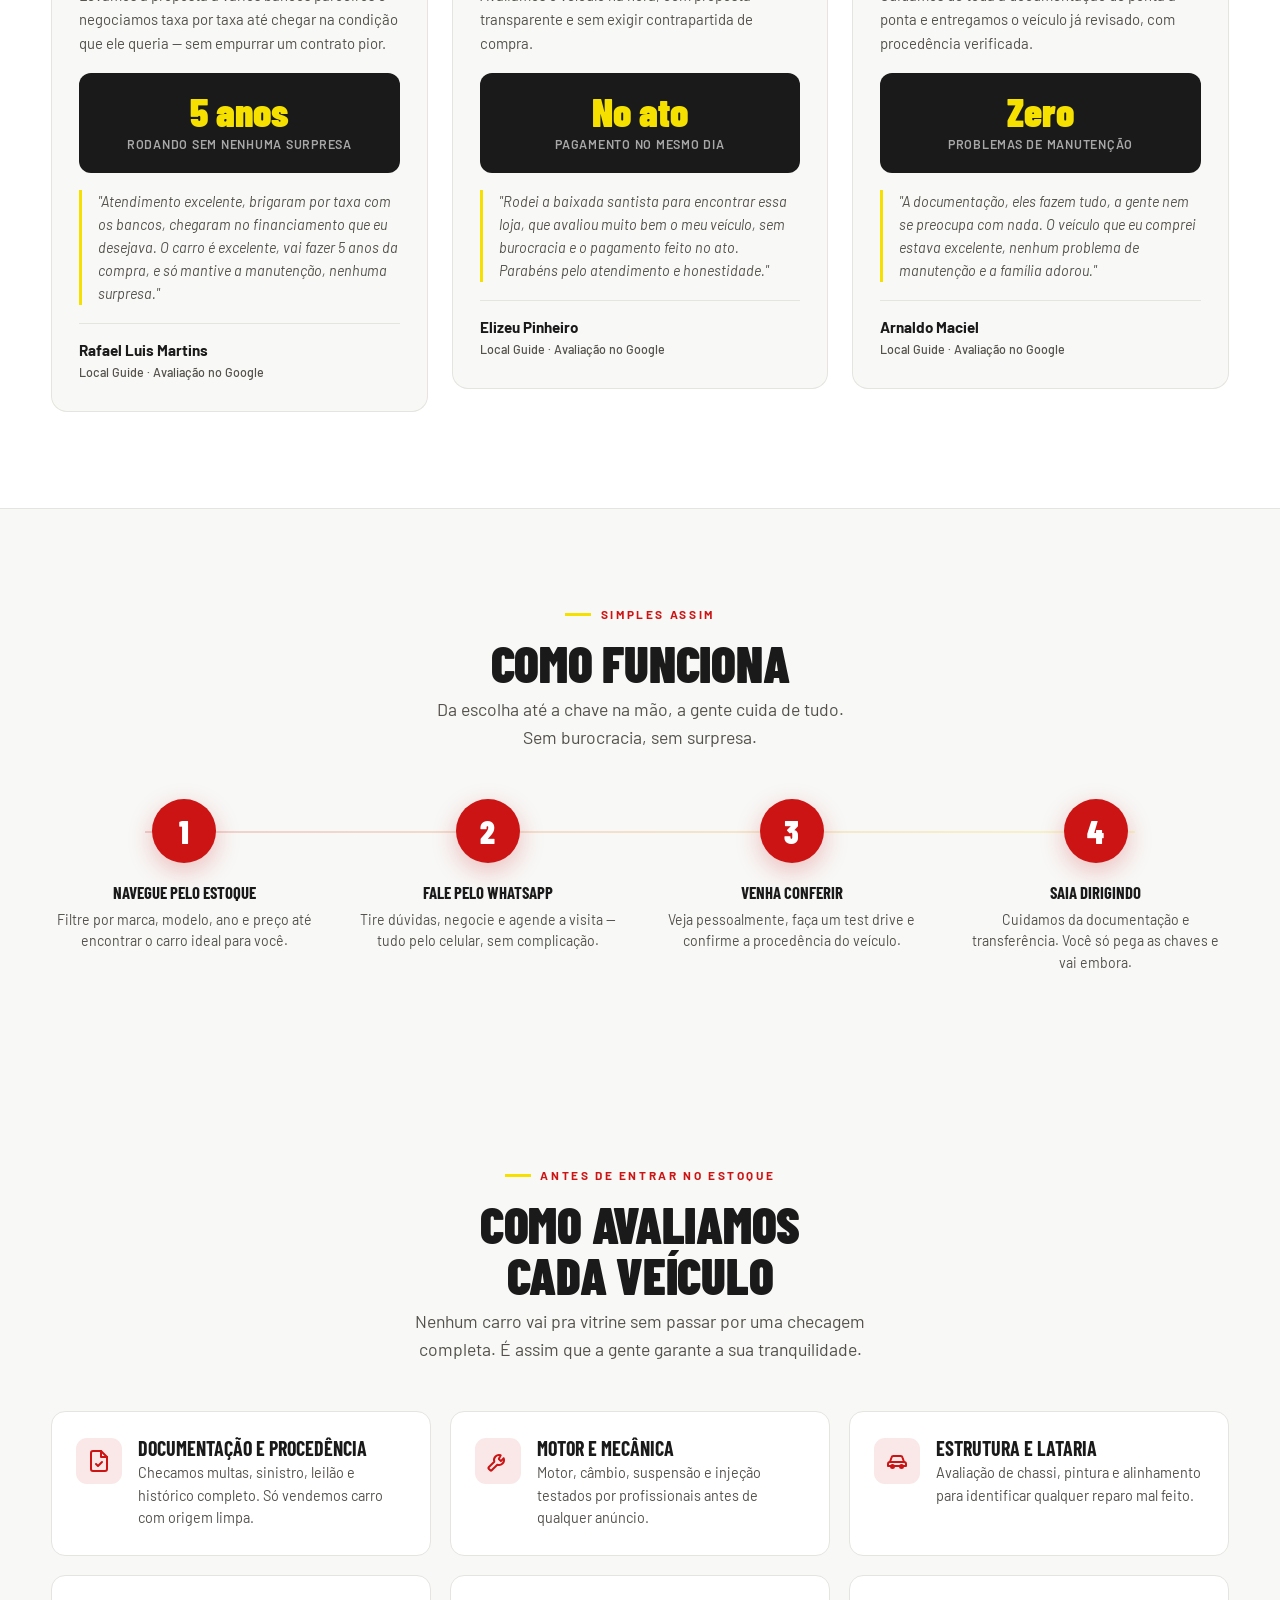
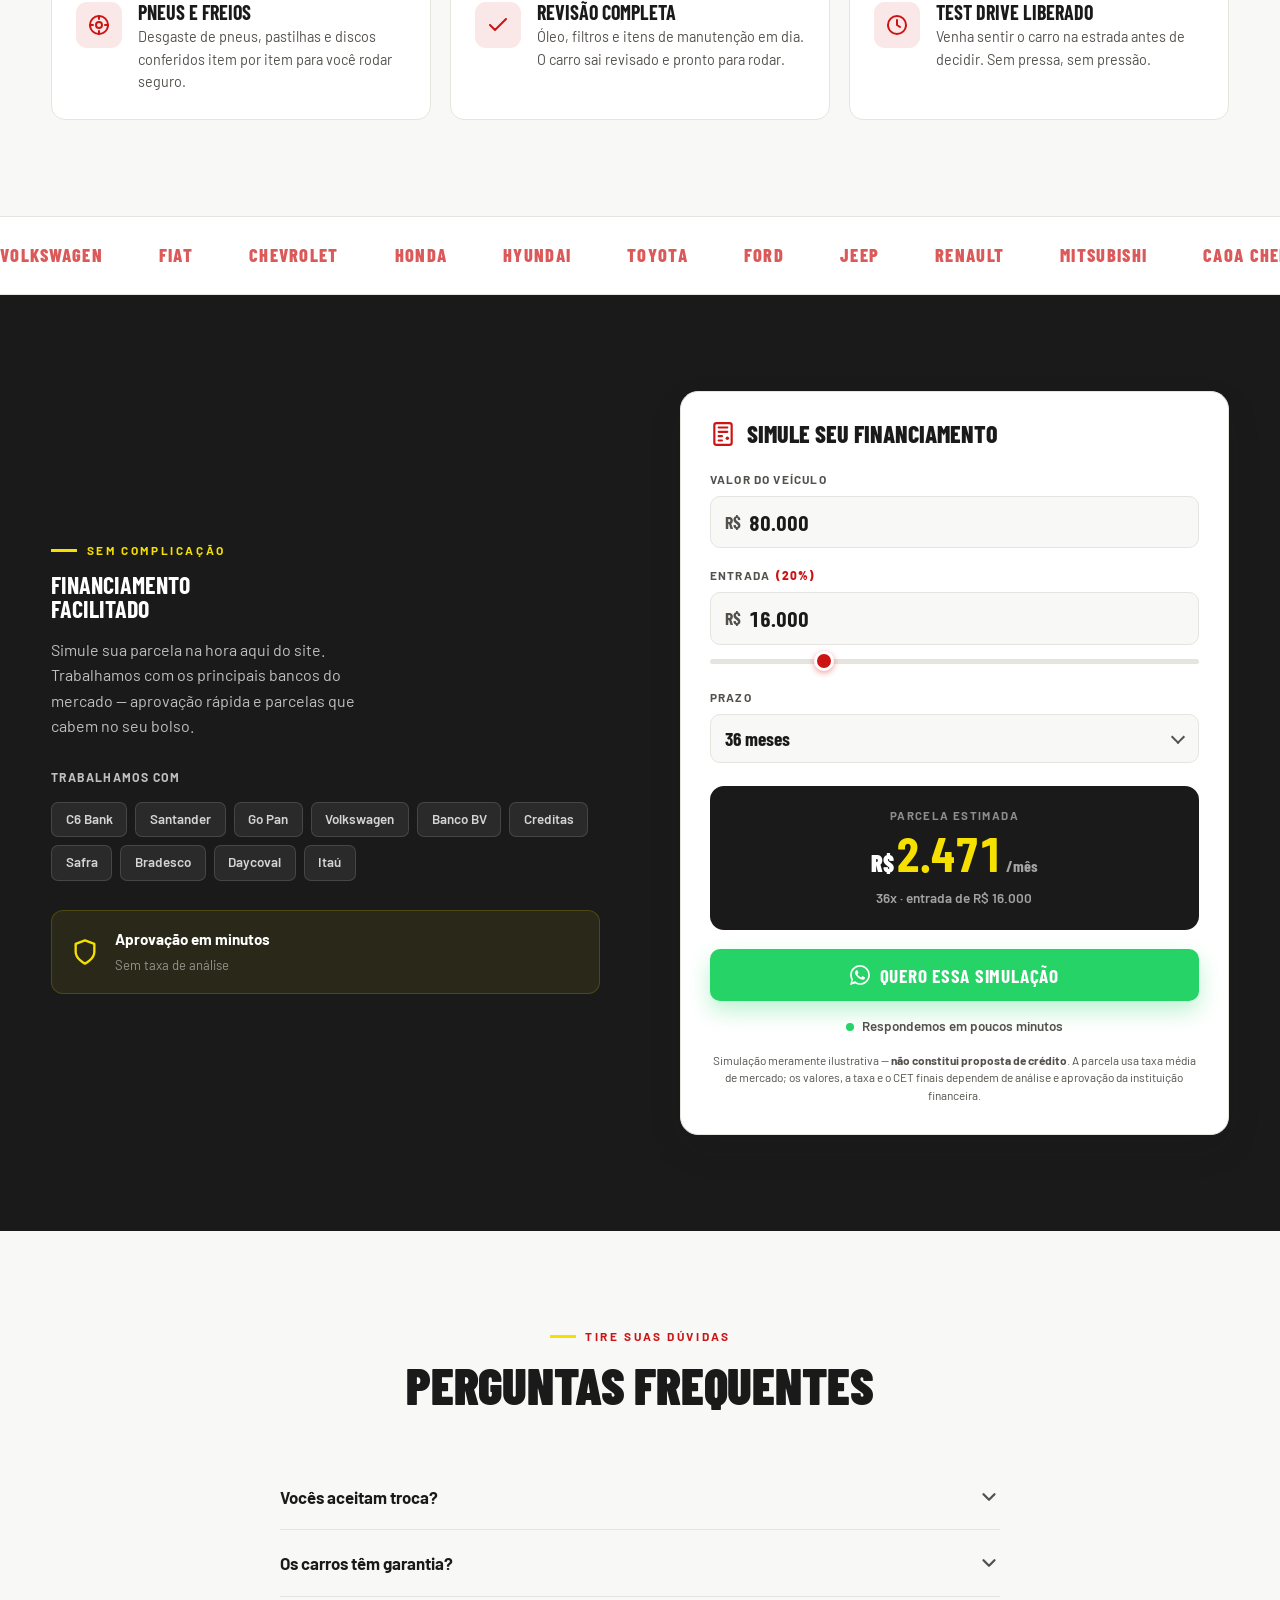
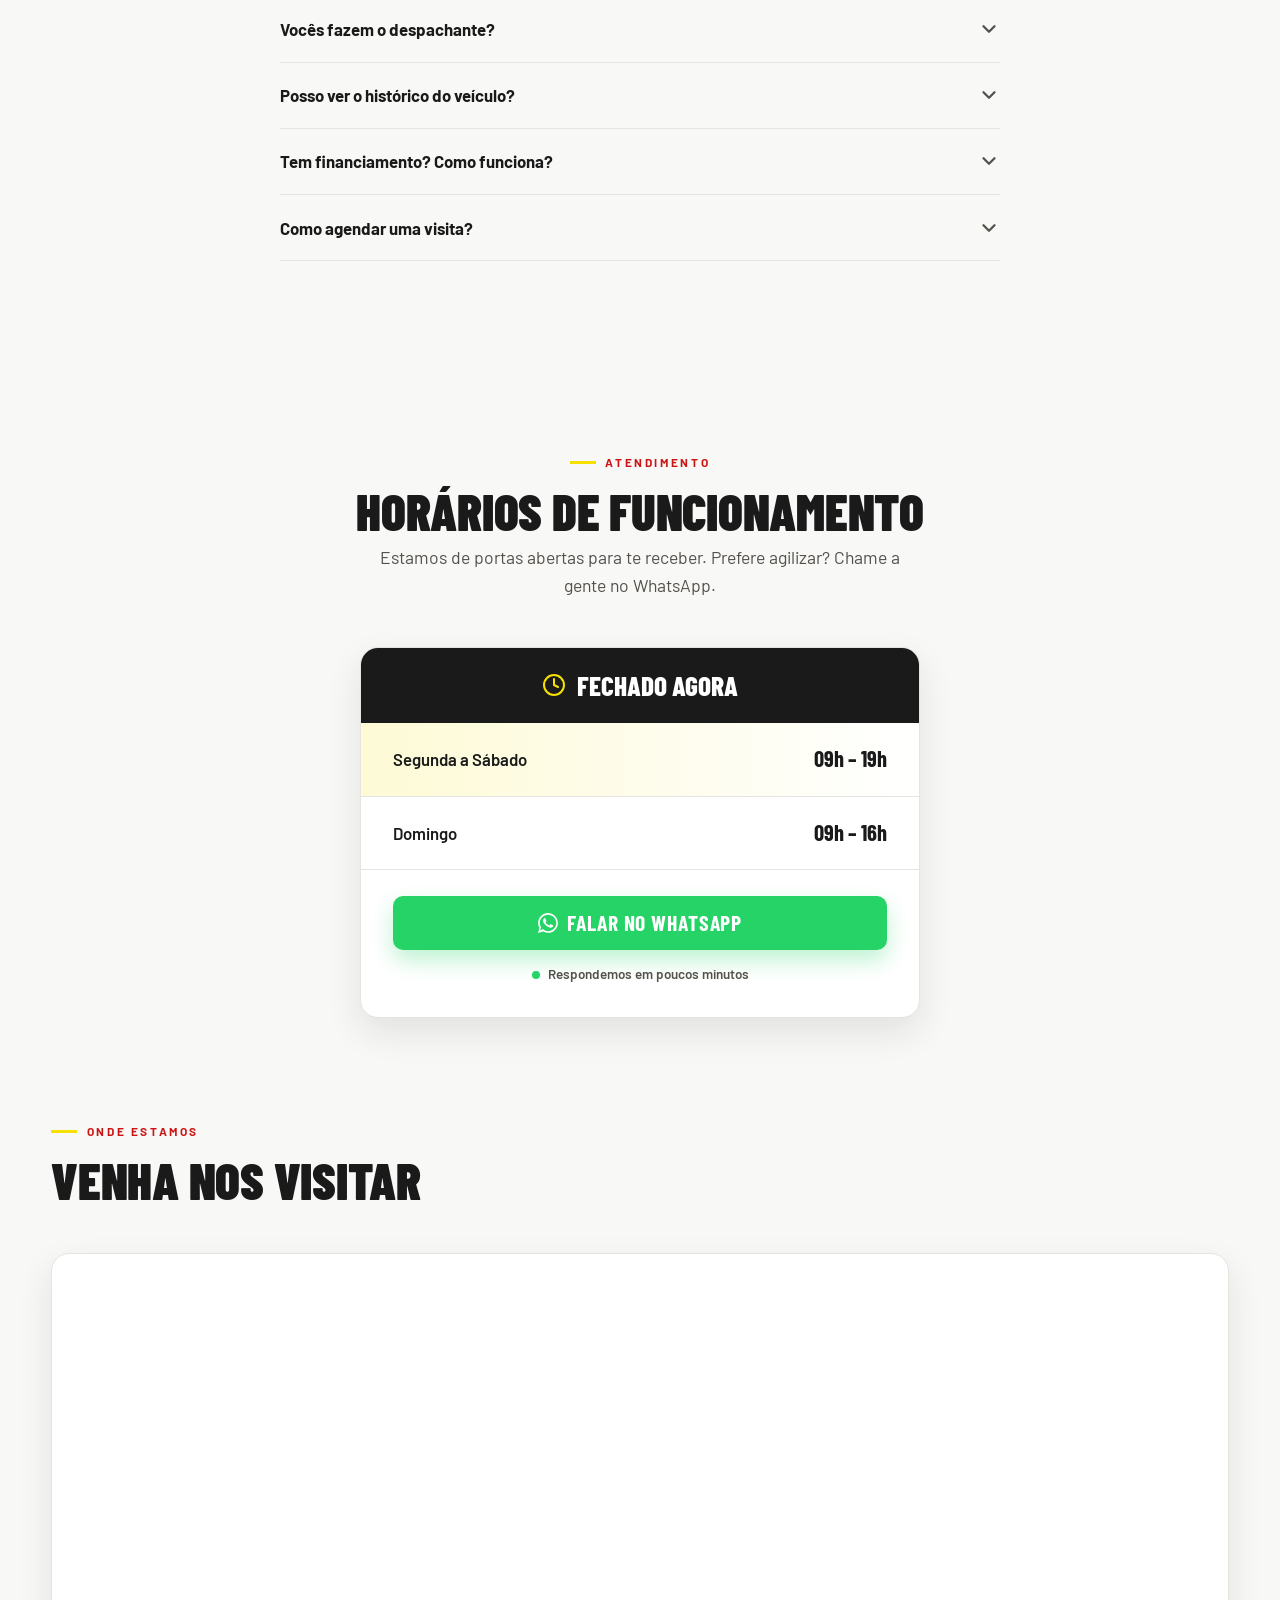
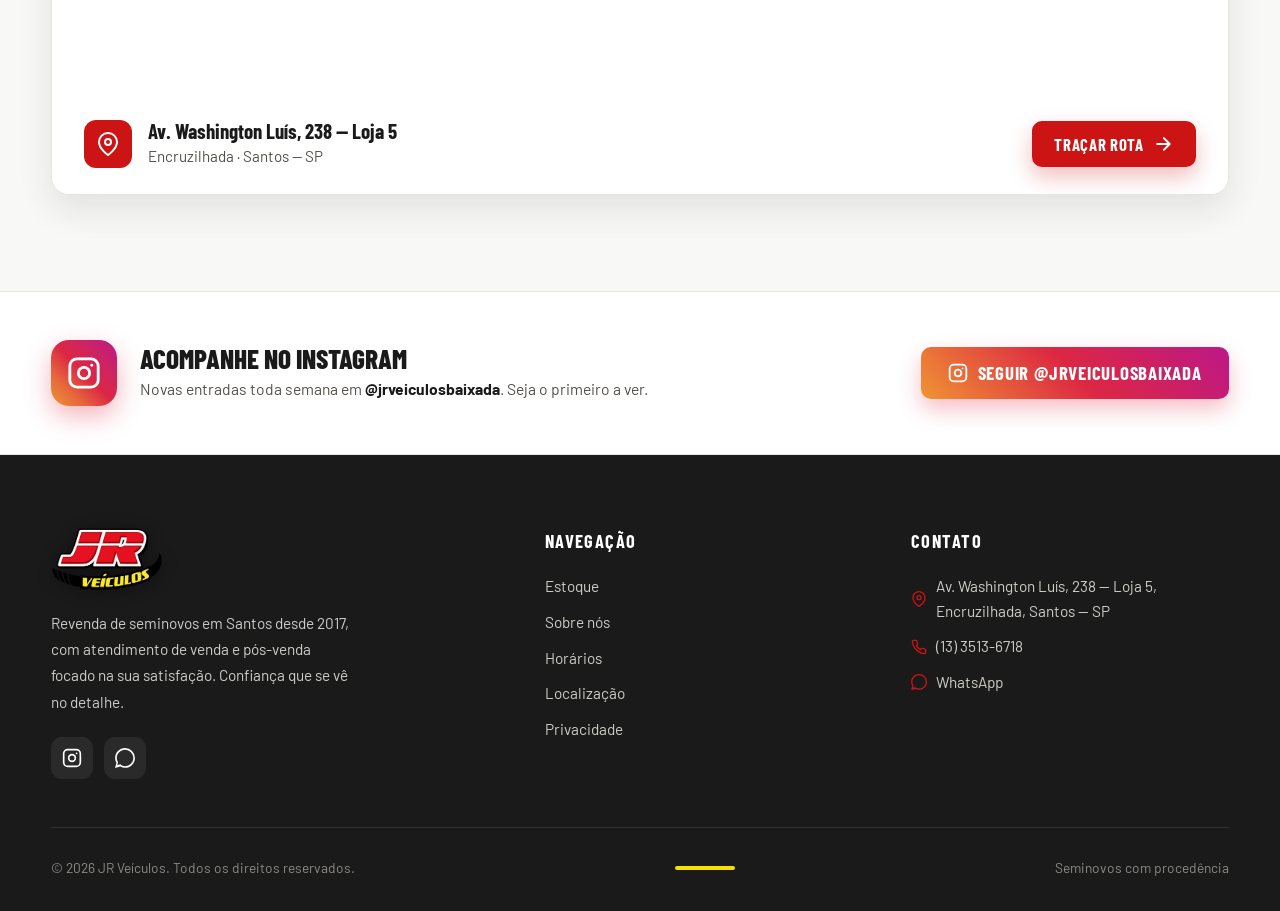
==== commit cb951491: "Tag de verificacao do Search Console para o dominio novo" ====
--- a/index.html
+++ b/index.html
@@ -3,10 +3,10 @@
 <head>
 <meta charset="UTF-8">
 <meta name="viewport" content="width=device-width, initial-scale=1.0">
-<meta name="google-site-verification" content="9Va-u5jRaehxhTZedtMuA72dNMTIy9RR-iPTvHBxUOQ">
+<meta name="google-site-verification" content="FnR6MBxl5f6f_ZTJv_gu1cMnaKw_01PrOo6LJvtGn4o">
 <title>JR Veículos — Seminovos com procedência em Santos, SP</title>
 <meta name="description" content="Revenda de seminovos em Santos desde 2017. Carros revisados, com procedência garantida, financiamento facilitado e aceitamos seu usado na troca. Nota 4,9 no Google.">
-<link rel="canonical" href="https://ares-neon.github.io/jr-veiculos/">
+<link rel="canonical" href="https://jrveiculossantos.com.br/">
 <meta name="theme-color" content="#CC1414">
 <meta name="robots" content="index,follow">
 <!-- Open Graph -->
@@ -14,27 +14,27 @@
 <meta property="og:site_name" content="JR Veículos">
 <meta property="og:title" content="JR Veículos — Seminovos com procedência em Santos, SP">
 <meta property="og:description" content="Carros revisados, procedência garantida e financiamento facilitado. Revenda de confiança em Santos desde 2017. Nota 4,9 no Google.">
-<meta property="og:url" content="https://ares-neon.github.io/jr-veiculos/">
-<meta property="og:image" content="https://ares-neon.github.io/jr-veiculos/assets/og-cover.jpg">
+<meta property="og:url" content="https://jrveiculossantos.com.br/">
+<meta property="og:image" content="https://jrveiculossantos.com.br/assets/og-cover.jpg">
 <meta property="og:locale" content="pt_BR">
 <!-- Twitter -->
 <meta name="twitter:card" content="summary_large_image">
 <meta name="twitter:title" content="JR Veículos — Seminovos com procedência em Santos, SP">
 <meta name="twitter:description" content="Carros revisados, procedência garantida e financiamento facilitado. Revenda de confiança em Santos desde 2017.">
-<meta name="twitter:image" content="https://ares-neon.github.io/jr-veiculos/assets/og-cover.jpg">
+<meta name="twitter:image" content="https://jrveiculossantos.com.br/assets/og-cover.jpg">
 <link rel="preconnect" href="https://fonts.googleapis.com">
 <link rel="preconnect" href="https://fonts.gstatic.com" crossorigin>
 <link href="https://fonts.googleapis.com/css2?family=Barlow:ital,wght@0,400;0,500;0,600;0,700;1,400&family=Barlow+Condensed:wght@500;600;700;800;900&display=swap" rel="stylesheet">
 <link rel="preload" as="image" href="assets/jr-logo.png" fetchpriority="high">
-<link rel="stylesheet" href="assets/styles.css?v=46">
+<link rel="stylesheet" href="assets/styles.css?v=47">
 <script type="application/ld+json">
 {
   "@context":"https://schema.org",
   "@type":"AutoDealer",
   "name":"JR Veículos",
   "description":"Revenda de seminovos em Santos desde 2017, com procedência garantida e financiamento facilitado.",
-  "image":"https://ares-neon.github.io/jr-veiculos/assets/jr-logo.png",
-  "url":"https://ares-neon.github.io/jr-veiculos/",
+  "image":"https://jrveiculossantos.com.br/assets/jr-logo.png",
+  "url":"https://jrveiculossantos.com.br/",
   "telephone":"+551335136718",
   "priceRange":"R$ 30.000 - R$ 400.000",
   "address":{
--- a/assets/styles.css
+++ b/assets/styles.css
@@ -302,6 +302,8 @@
   #resultCount{font-family:'Barlow Condensed';font-weight:700;font-size:1.15rem;color:var(--ink);text-transform:uppercase;letter-spacing:.02em}
   #resultCount b{color:var(--red)}
   .empty-state{text-align:center;padding:3.5rem 1rem;display:flex;flex-direction:column;align-items:center;gap:.5rem}
+  /* sem isto o display:flex acima vence o atributo hidden e o aviso fica sempre visível */
+  [hidden]{display:none !important}
   .empty-state svg{width:54px;height:54px;color:var(--line);margin-bottom:.5rem}
   .empty-state h3{font-size:1.8rem;font-weight:800}
   .empty-state p{color:var(--ink-soft);max-width:42ch;margin-bottom:1rem}
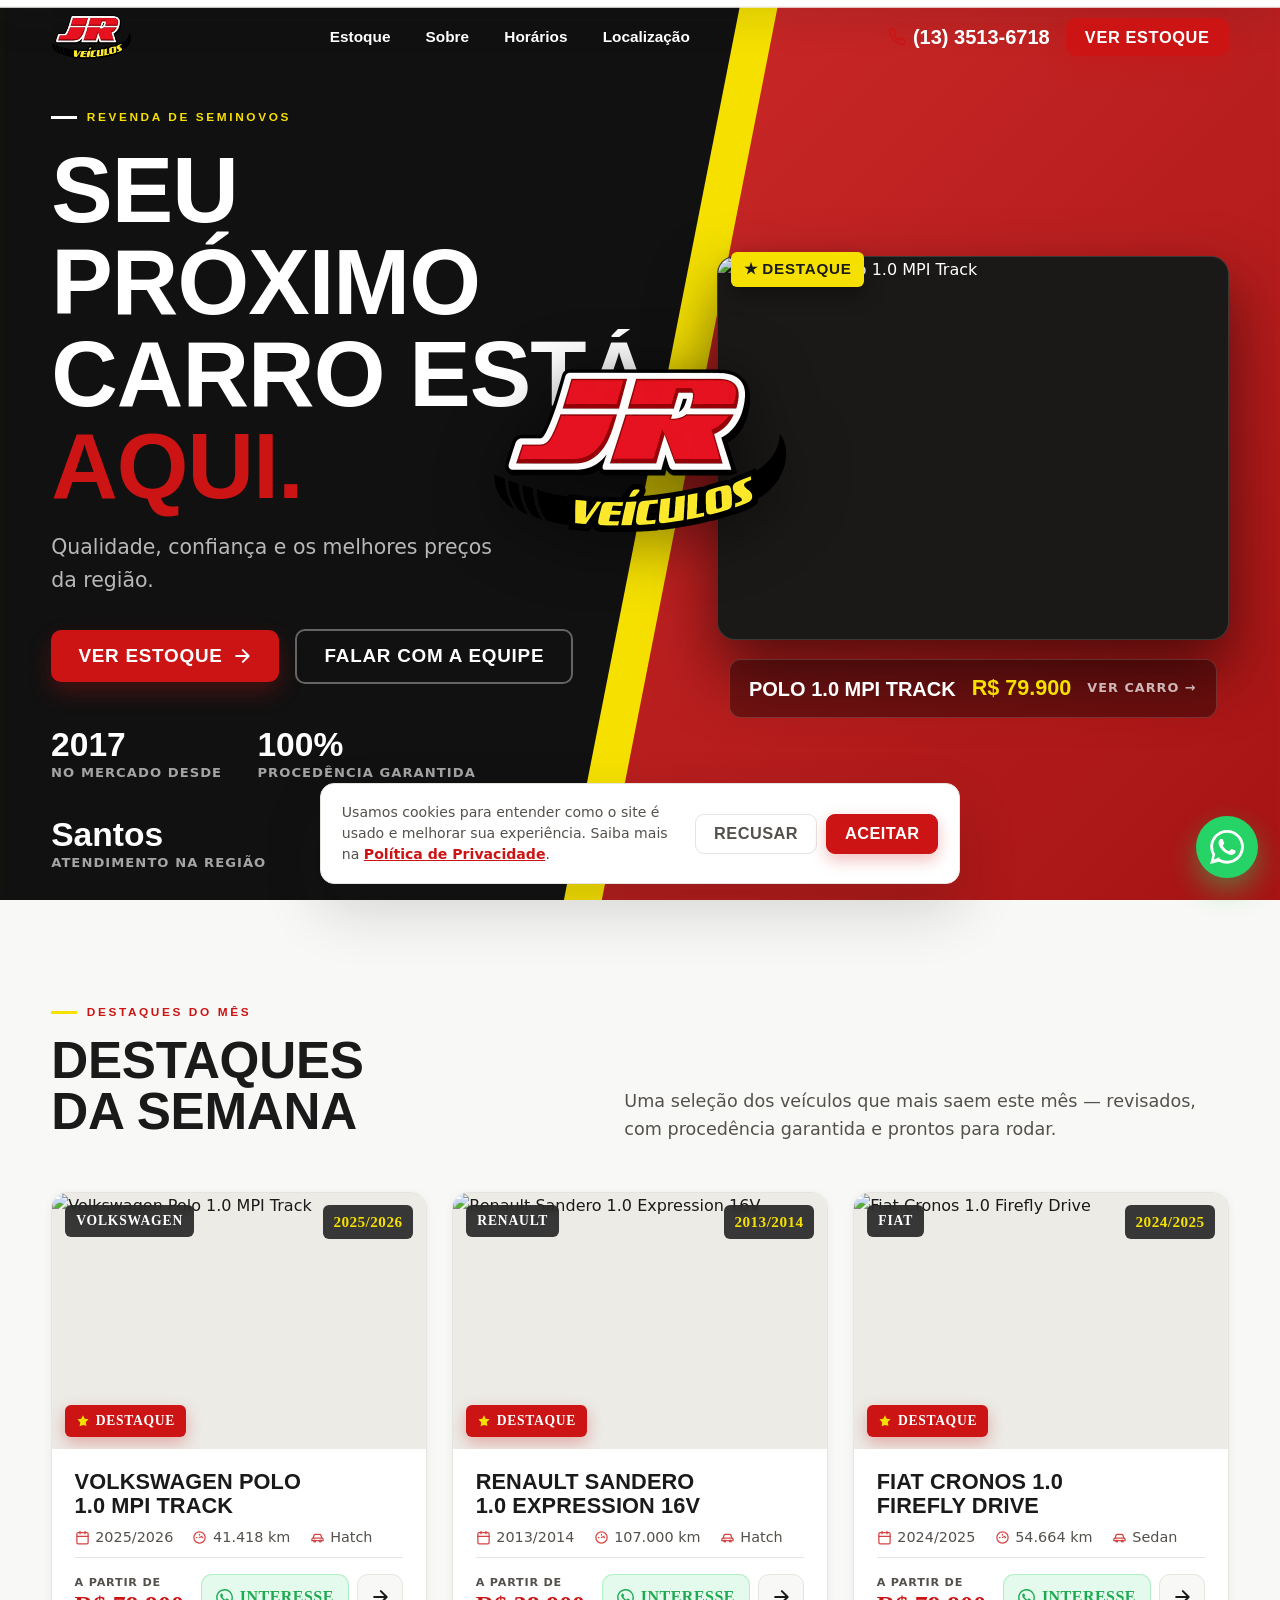
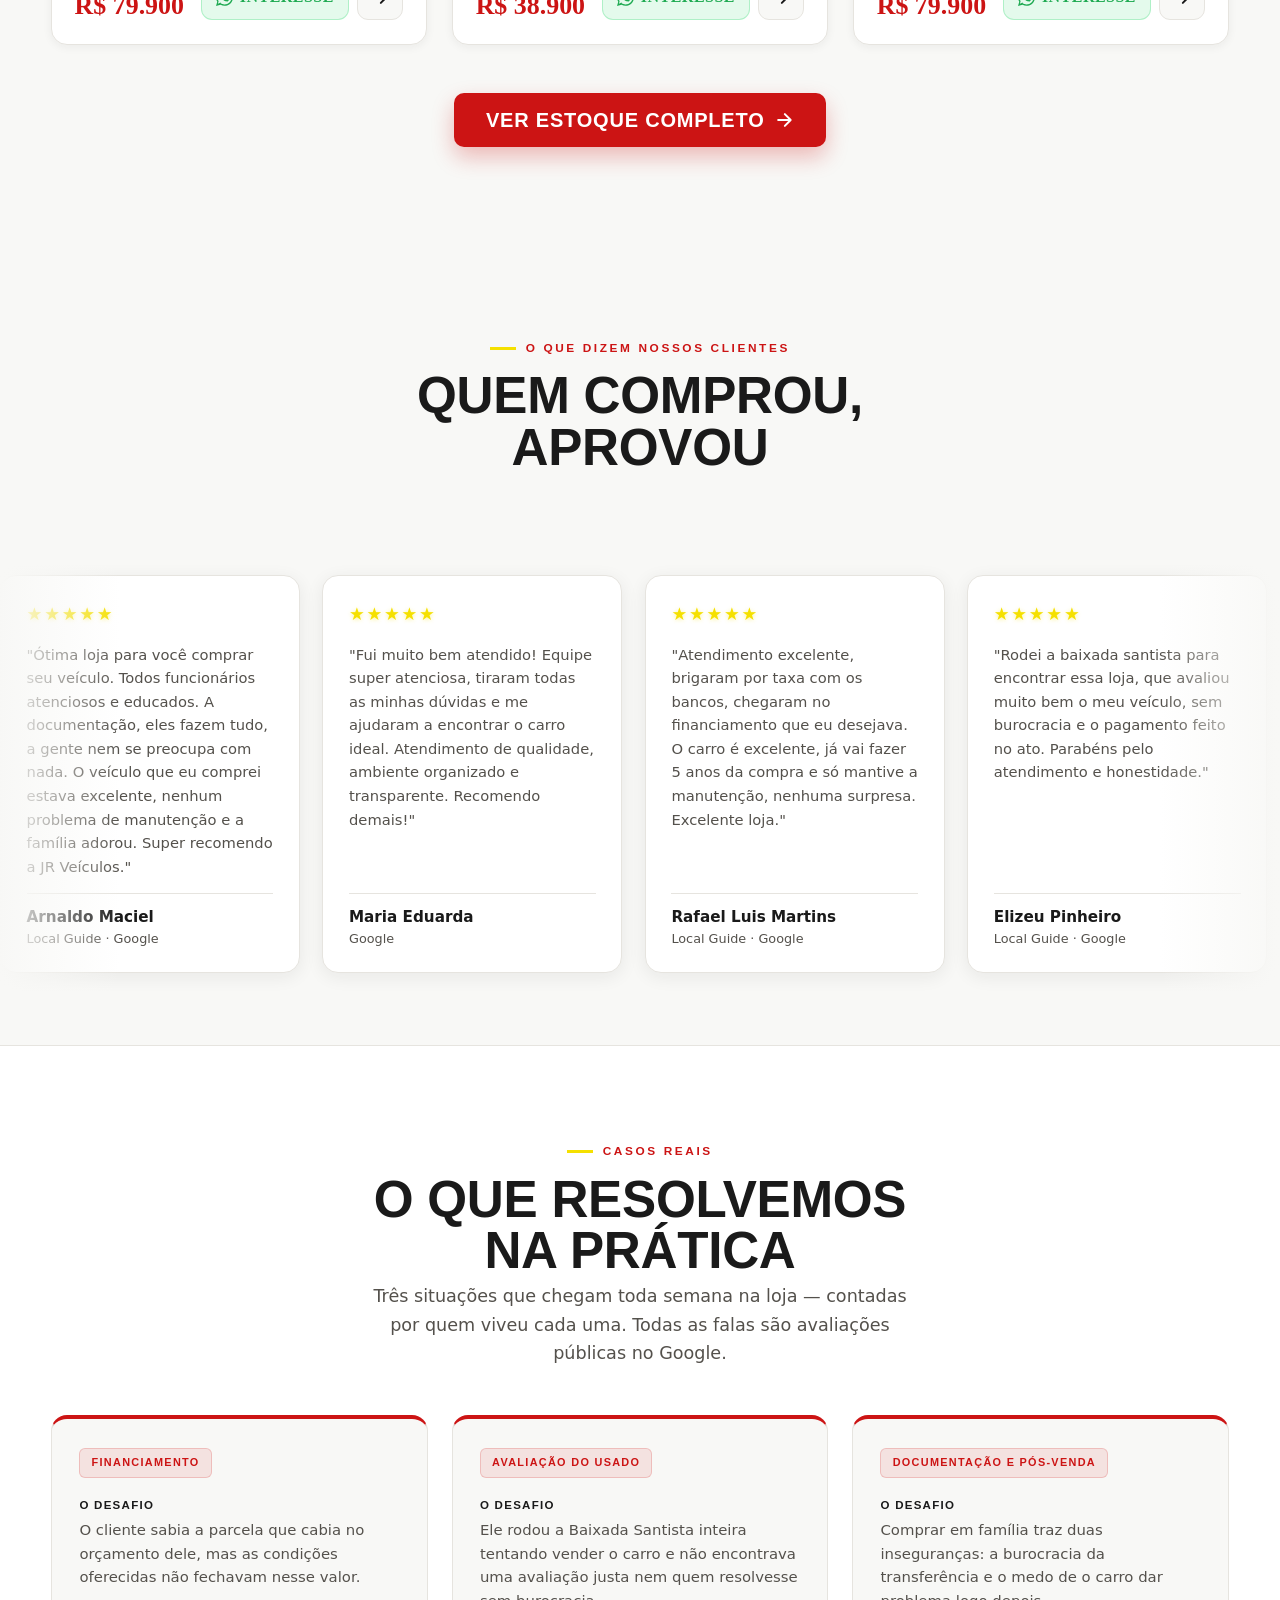
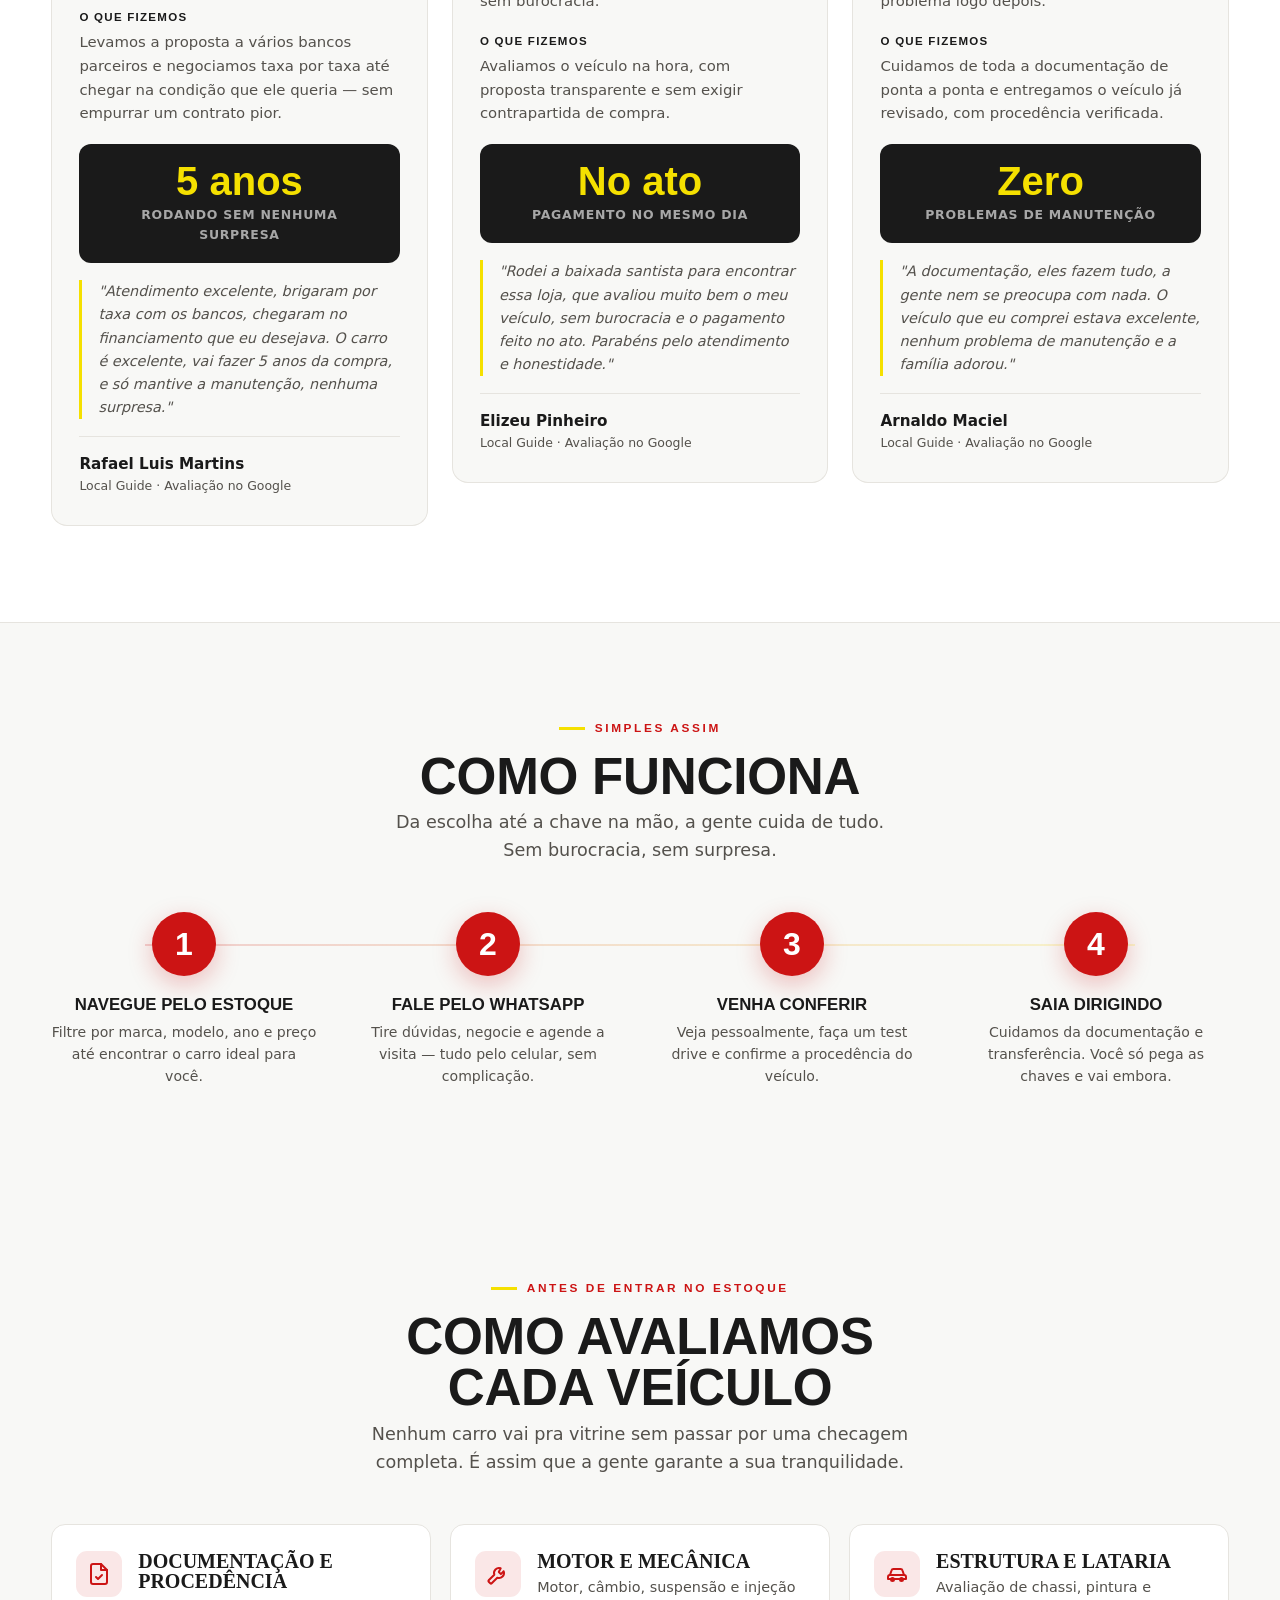
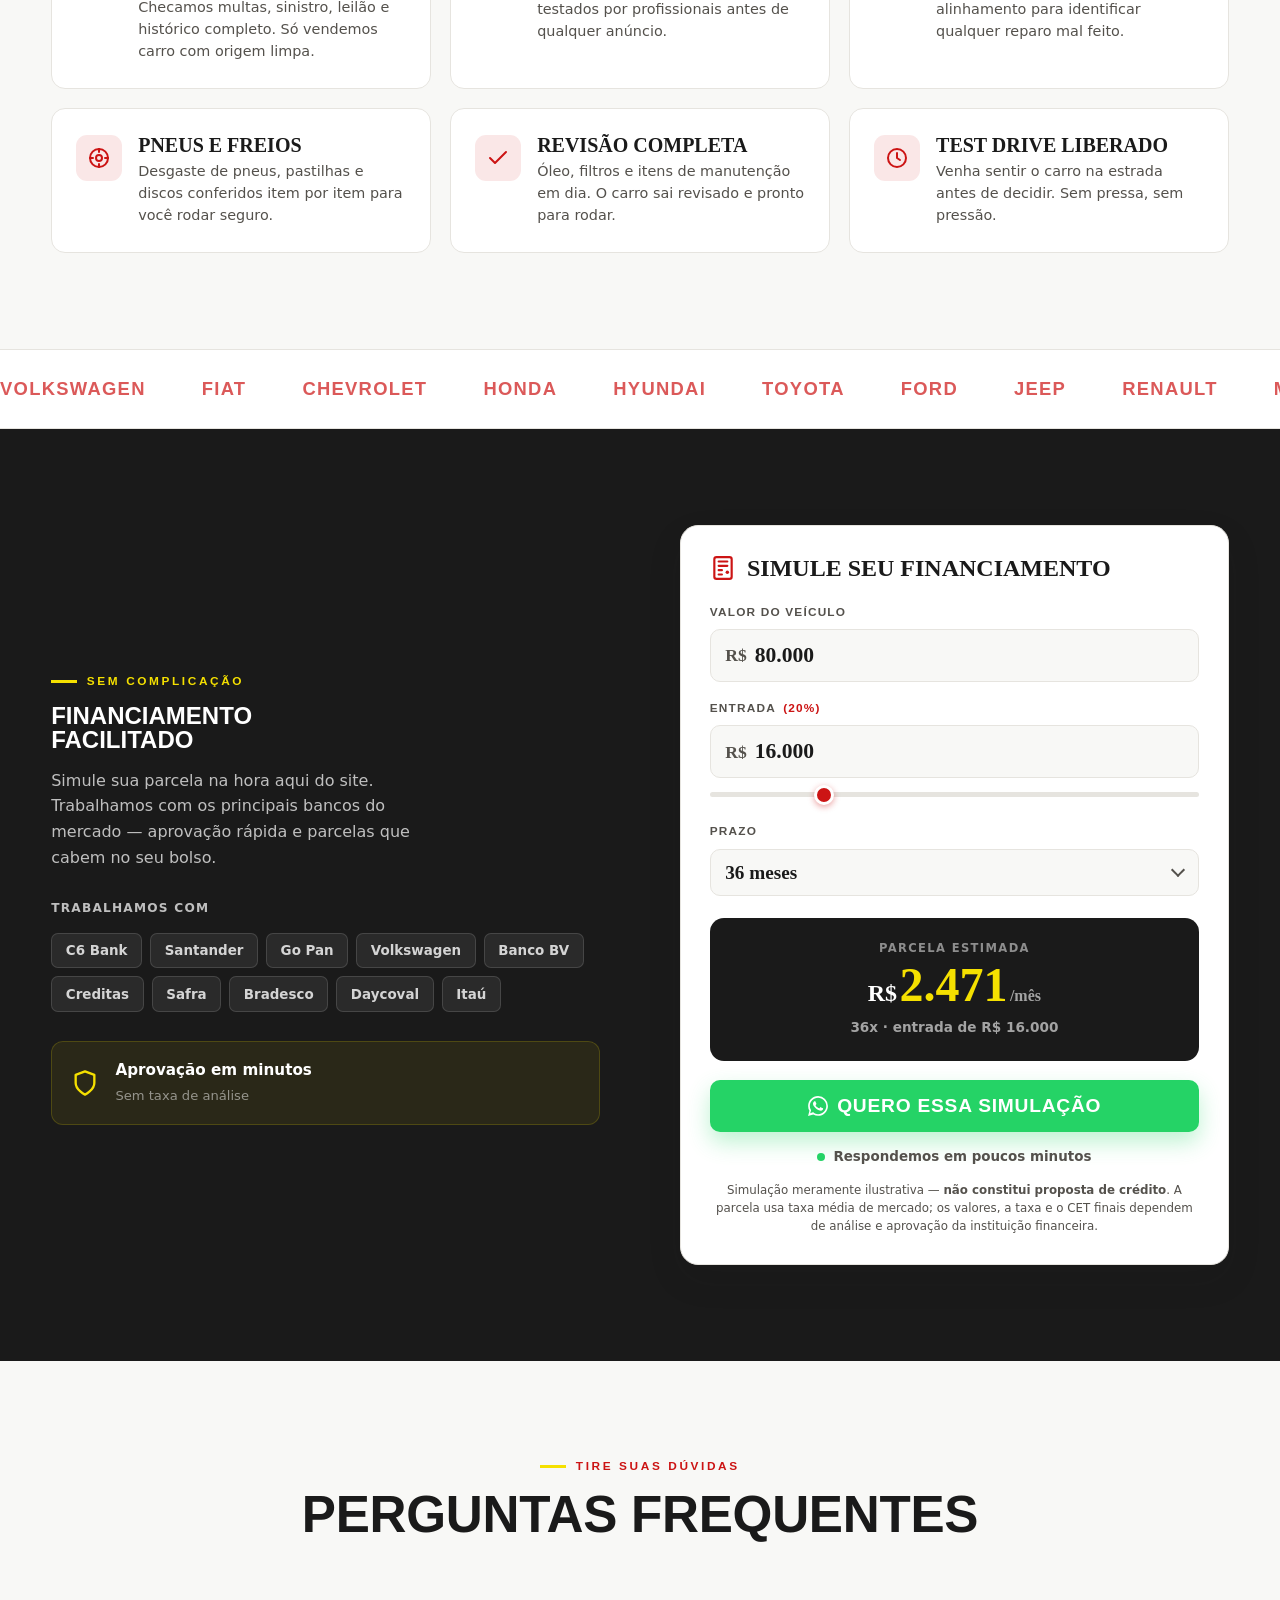
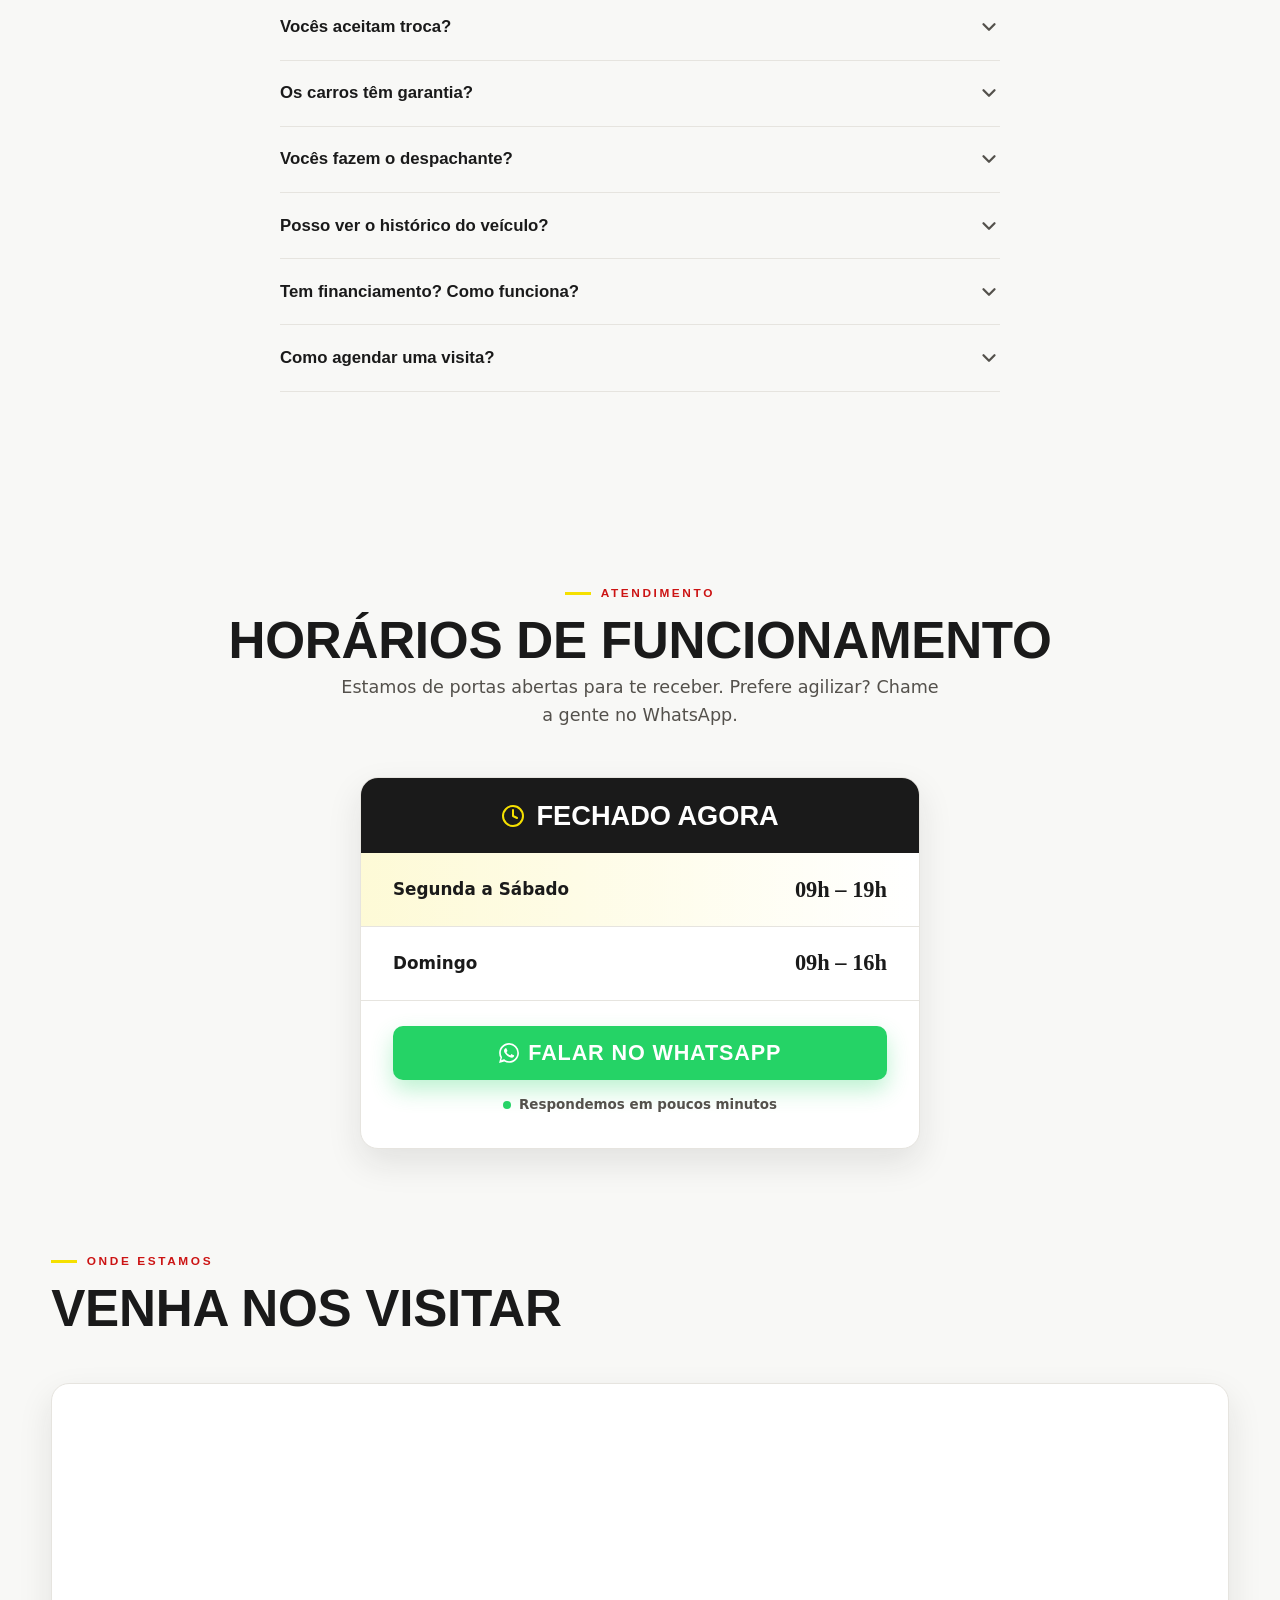
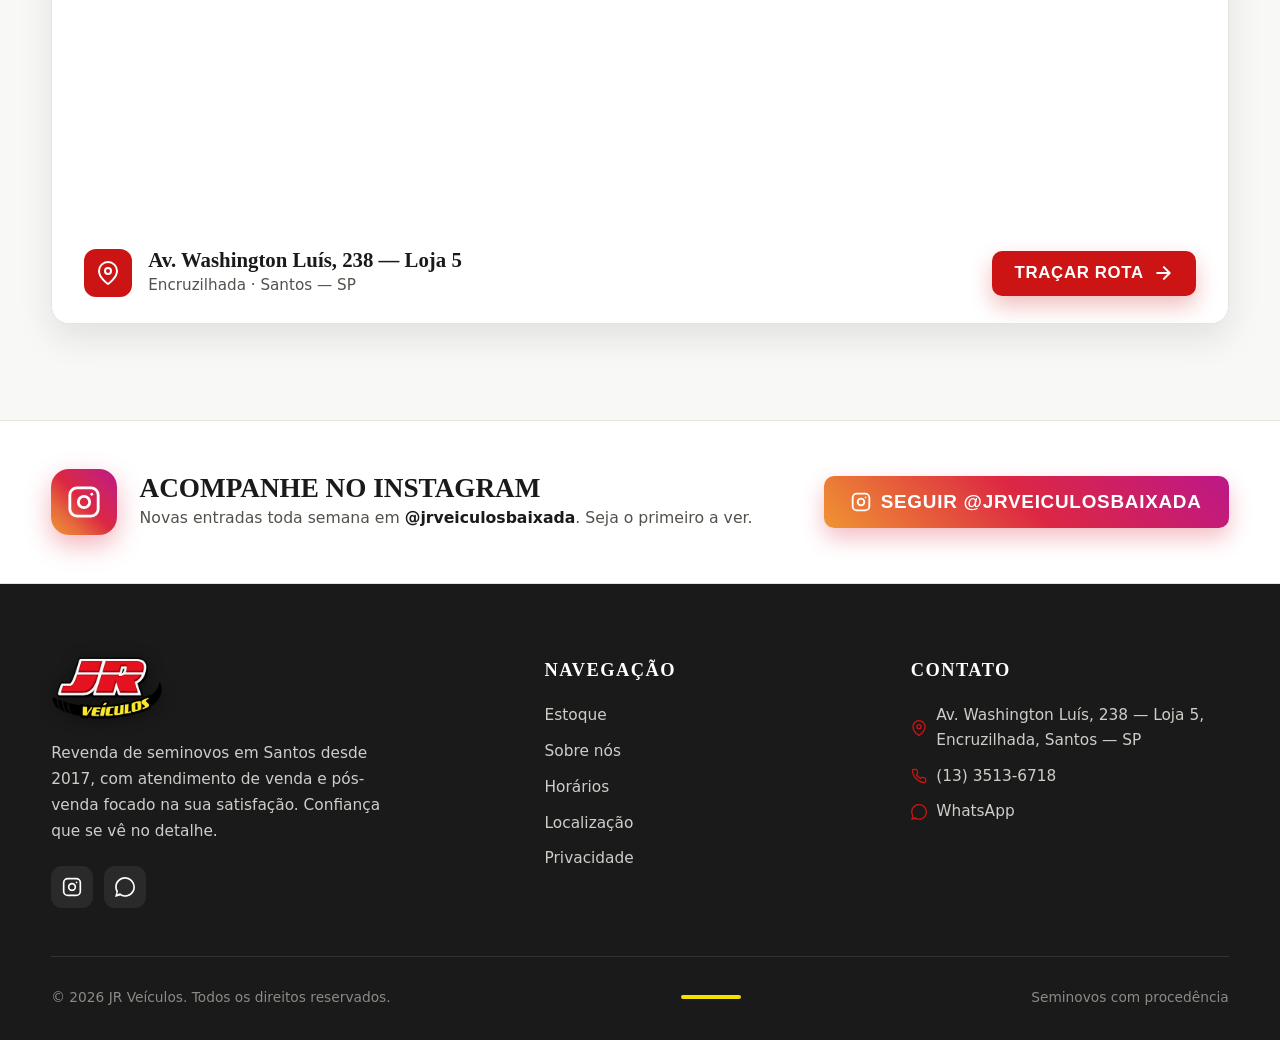
==== commit c59fade5: "Adiciona Content-Security-Policy e politica de referenciador" ====
--- a/index.html
+++ b/index.html
@@ -3,6 +3,9 @@
 <head>
 <meta charset="UTF-8">
 <meta name="viewport" content="width=device-width, initial-scale=1.0">
+<!-- Segurança: só permite carregar recursos dos endereços listados abaixo -->
+<meta http-equiv="Content-Security-Policy" content="default-src 'self'; base-uri 'self'; object-src 'none'; img-src 'self' data: https://media.integradordeanuncios.com.br https://www.googletagmanager.com https://*.google-analytics.com; style-src 'self' 'unsafe-inline' https://fonts.googleapis.com; font-src 'self' https://fonts.gstatic.com; script-src 'self' 'unsafe-inline' https://www.googletagmanager.com; connect-src 'self' https://*.google-analytics.com https://*.analytics.google.com https://*.googletagmanager.com; frame-src https://www.google.com; form-action 'self'; upgrade-insecure-requests">
+<meta name="referrer" content="strict-origin-when-cross-origin">
 <meta name="google-site-verification" content="FnR6MBxl5f6f_ZTJv_gu1cMnaKw_01PrOo6LJvtGn4o">
 <title>JR Veículos — Seminovos com procedência em Santos, SP</title>
 <meta name="description" content="Revenda de seminovos em Santos desde 2017. Carros revisados, com procedência garantida, financiamento facilitado e aceitamos seu usado na troca. Nota 4,9 no Google.">
